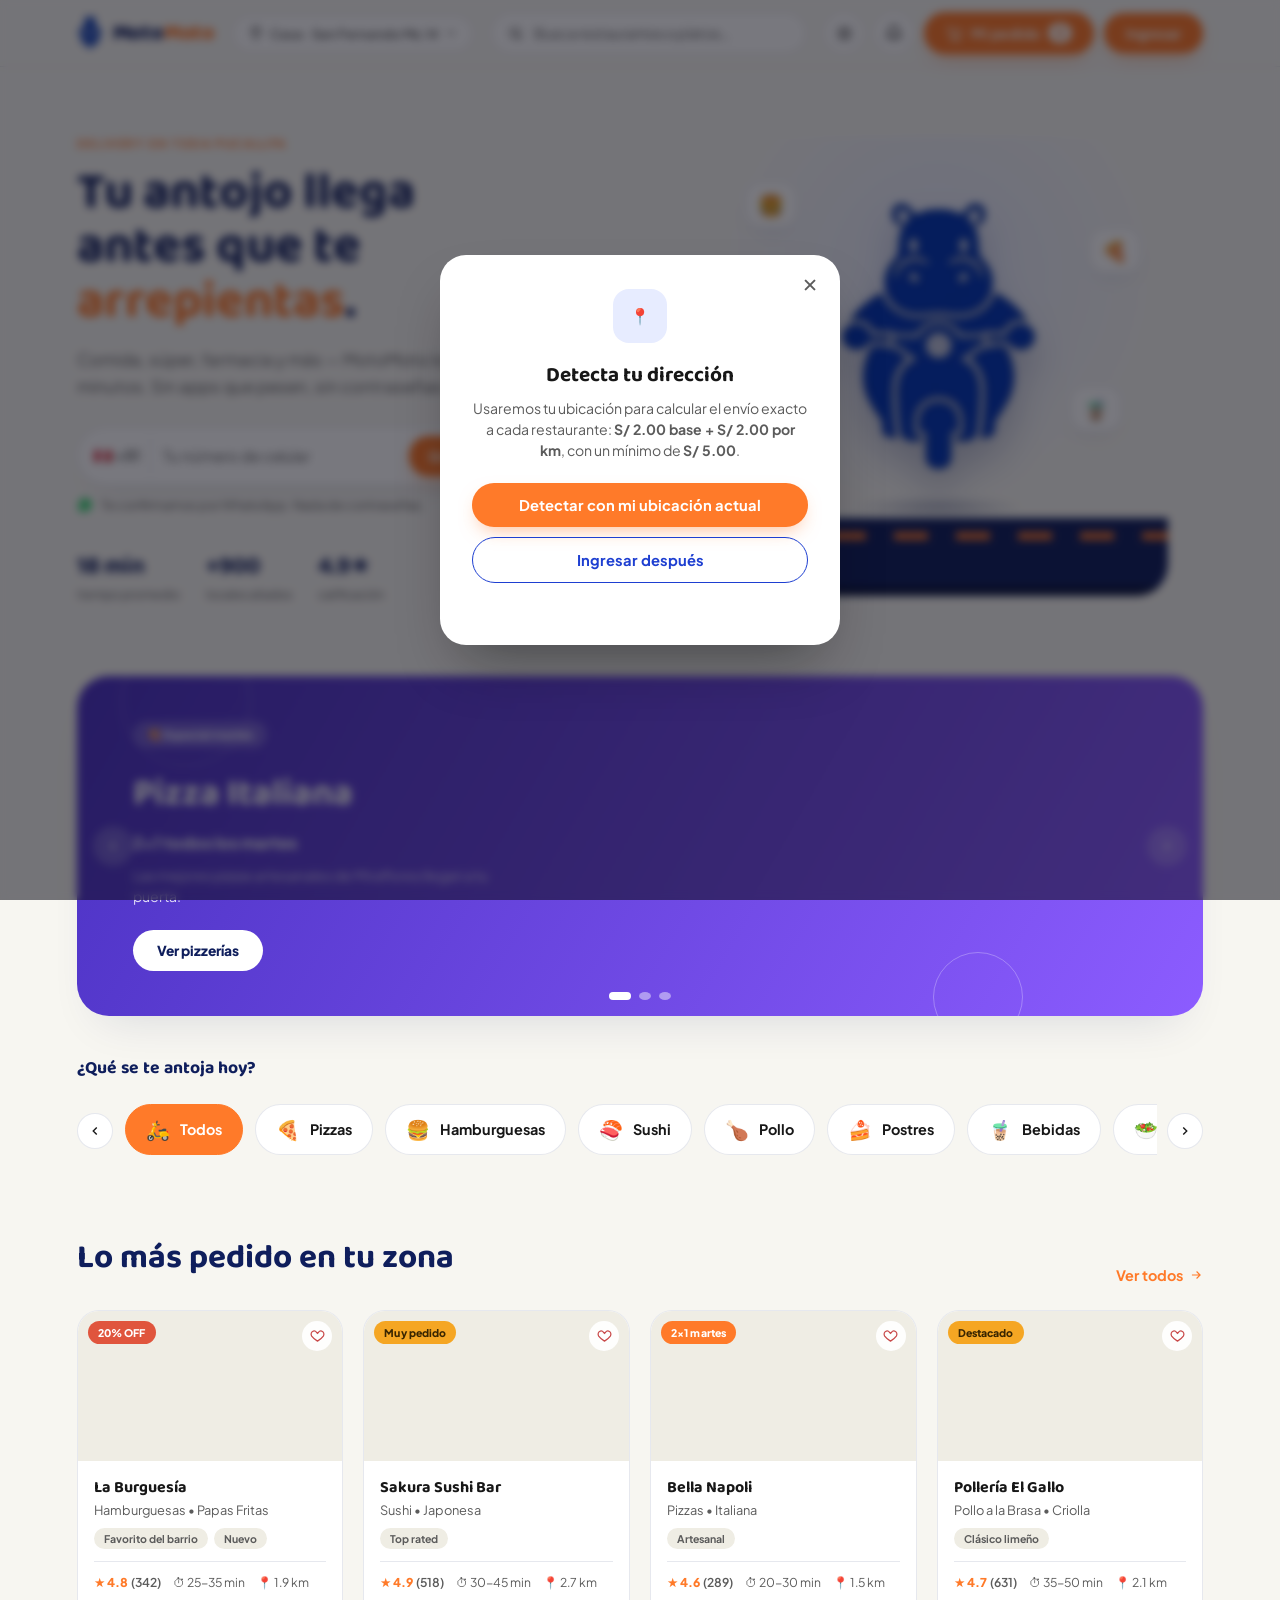
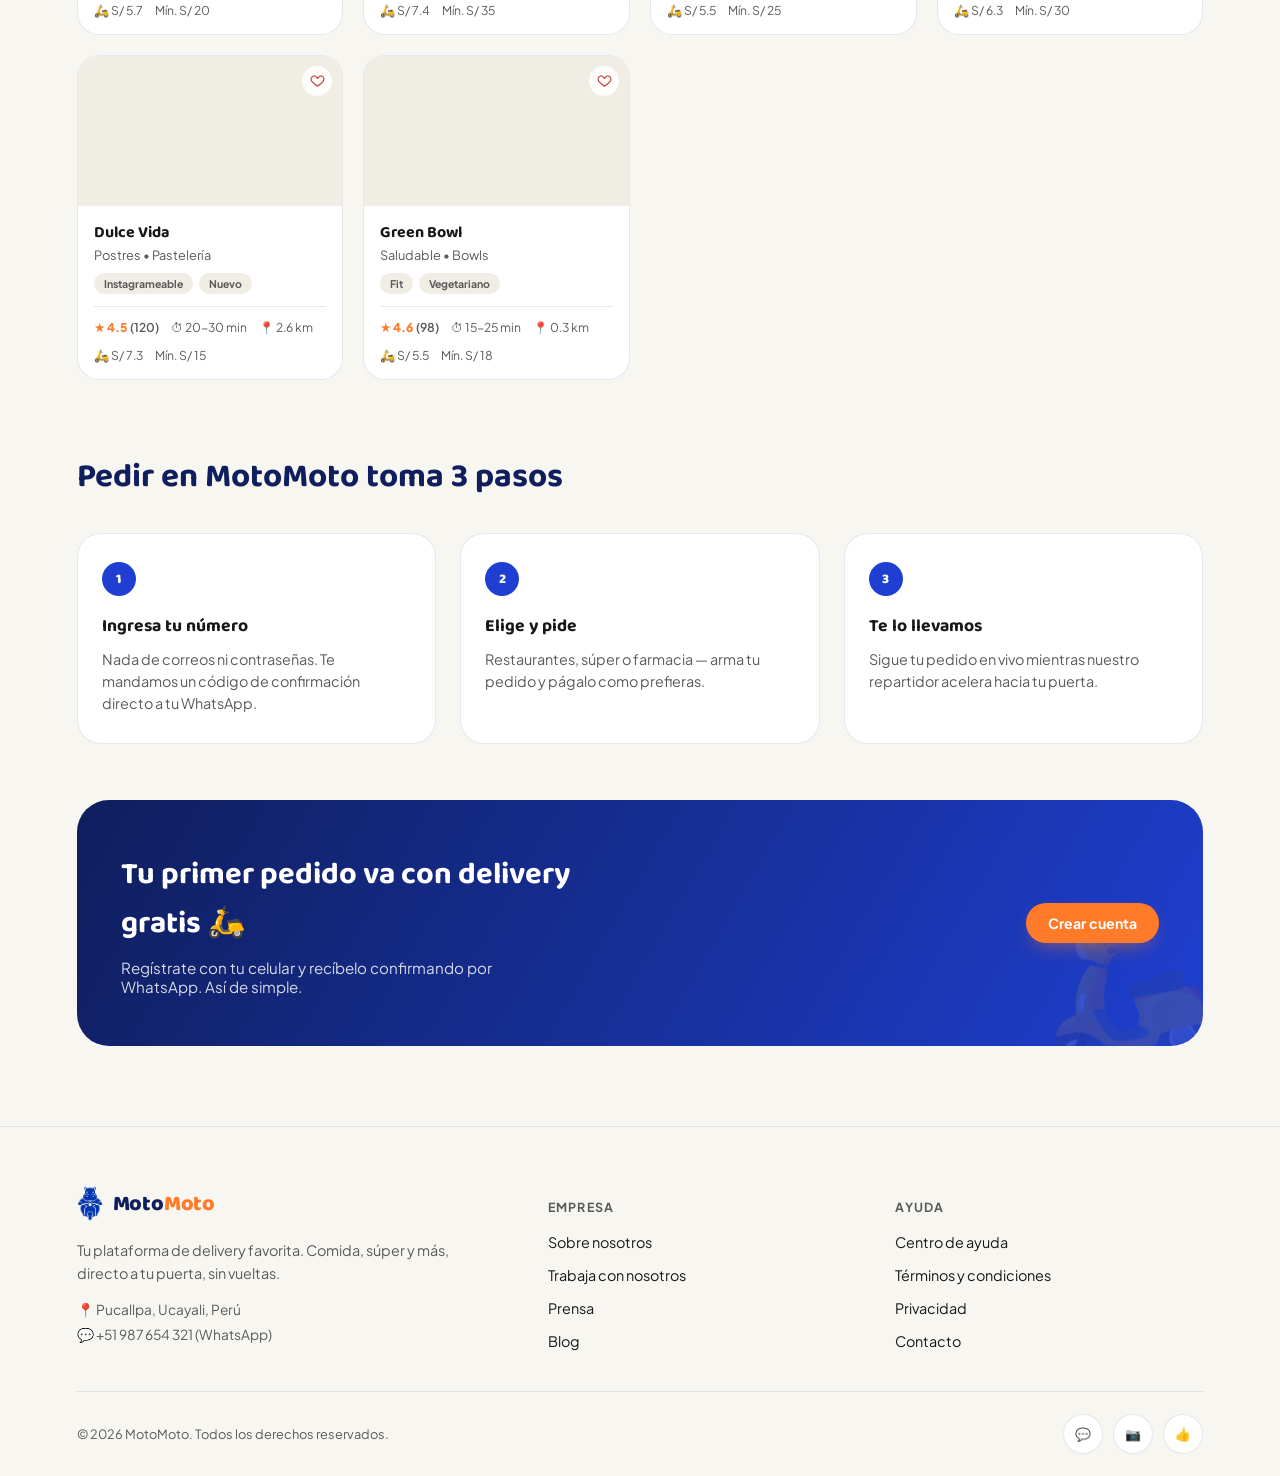
==== index.html @ ccc1ae45 "Reaciendo la app 1.1" ====
<!DOCTYPE html>
<html lang="es" data-theme="light">
<head>
<meta charset="UTF-8">
<meta name="viewport" content="width=device-width, initial-scale=1.0">
<title>MotoMoto — Delivery a un acelerón</title>
<meta name="description" content="Pide comida, súper y más. MotoMoto lo lleva a tu puerta, rapidito.">
<link rel="icon" type="image/png" href="assets/logo-light.png">

<link rel="preconnect" href="https://fonts.googleapis.com">
<link rel="preconnect" href="https://fonts.gstatic.com" crossorigin>
<link href="https://fonts.googleapis.com/css2?family=Baloo+2:wght@500;600;700;800&family=Plus+Jakarta+Sans:wght@400;500;600;700;800&display=swap" rel="stylesheet">

<!-- Leaflet: mapa real con calles de Pucallpa (OpenStreetMap), sin necesidad de API key -->
<link rel="stylesheet" href="https://cdnjs.cloudflare.com/ajax/libs/leaflet/1.9.4/leaflet.min.css">
<script src="https://cdnjs.cloudflare.com/ajax/libs/leaflet/1.9.4/leaflet.min.js"></script>

<style>
  /* ============ TOKENS ============ */
  :root{
    --blue-900:#0F1E5C;
    --blue-700:#1E3FD1;
    --blue-600:#2C4FE8;
    --blue-100:#E7ECFF;
    --orange-600:#FF7A29;
    --orange-500:#FF8F4D;
    --whatsapp:#25D366;
    --cream:#F7F6F1;
    --cream-dim:#EFEDE4;
    --ink:#171717;
    --ink-soft:#5B5B5B;
    --white:#FFFFFF;

    --bg: var(--cream);
    --bg-elevated: var(--white);
    --bg-dim: var(--cream-dim);
    --text: var(--ink);
    --text-soft: var(--ink-soft);
    --border: rgba(15,30,92,0.10);
    --shadow: rgba(15,30,92,0.14);
    --brand: var(--blue-700);
    --brand-strong: var(--blue-900);
    --accent: var(--orange-600);
    --header-bg: rgba(247,246,241,0.86);
    --chip-bg: var(--white);

    --font-display:'Baloo 2', system-ui, sans-serif;
    --font-body:'Plus Jakarta Sans', system-ui, sans-serif;
  }

  html[data-theme="dark"]{
    --bg:#131315;
    --bg-elevated:#1C1C1F;
    --bg-dim:#212124;
    --text:#ECECEE;
    --text-soft:#9C9CA3;
    --border: rgba(255,255,255,0.09);
    --shadow: rgba(0,0,0,0.5);
    --brand:#A7ABB6;
    --brand-strong:#D6D7DC;
    --accent: var(--orange-500);
    --header-bg: rgba(19,19,21,0.86);
    --chip-bg:#1C1C1F;
  }

  *{box-sizing:border-box;}
  html{scroll-behavior:smooth;}
  body{
    margin:0;
    background:var(--bg);
    color:var(--text);
    font-family:var(--font-body);
    transition:background .4s ease, color .4s ease;
    overflow-x:hidden;
  }
  img{max-width:100%; display:block;}
  a{color:inherit; text-decoration:none;}
  button{font-family:inherit; cursor:pointer;}
  h1,h2,h3{font-family:var(--font-display); margin:0; color:var(--text);}
  .eyebrow{
    font-family:var(--font-body);
    font-weight:700;
    letter-spacing:.14em;
    text-transform:uppercase;
    font-size:.72rem;
    color:var(--accent);
  }
  section{padding:0 6vw;}
  .reveal{opacity:0; transform:translateY(24px); transition:opacity .7s ease, transform .7s ease;}
  .reveal.in-view{opacity:1; transform:translateY(0);}

  /* ============ HEADER ============ */
  .site-header{
    position:sticky; top:0; z-index:40;
    backdrop-filter:blur(14px);
    background:var(--header-bg);
    border-bottom:1px solid var(--border);
  }
  .header-inner{
    max-width:1280px; margin:0 auto;
    display:flex; align-items:center; gap:18px;
    padding:12px 6vw;
  }
  .brand{display:flex; align-items:center; gap:10px; flex-shrink:0;}
  .brand img{height:42px; width:auto;}
  .brand-word{font-family:var(--font-display); font-weight:800; font-size:1.35rem; color:var(--brand-strong); letter-spacing:-0.01em;}
  .brand-word span{color:var(--accent);}

  .location-picker{
    display:flex; align-items:center; gap:6px;
    background:var(--bg-elevated); border:1px solid var(--border);
    padding:8px 14px; border-radius:999px;
    font-size:.82rem; font-weight:600; color:var(--text-soft);
    white-space:nowrap; flex-shrink:0;
    transition:border-color .2s ease;
  }
  .location-picker:hover{border-color:var(--brand);}
  .location-picker svg{flex-shrink:0;}

  .search-bar{
    flex:1; display:flex; align-items:center; gap:8px;
    background:var(--bg-elevated); border:1px solid var(--border);
    border-radius:999px; padding:9px 16px; min-width:0;
  }
  .search-bar input{
    border:none; outline:none; background:transparent; width:100%;
    font-family:var(--font-body); font-size:.9rem; color:var(--text);
  }
  .search-bar input::placeholder{color:var(--text-soft);}

  .header-actions{display:flex; align-items:center; gap:10px; flex-shrink:0;}
  .icon-btn{
    position:relative;
    display:grid; place-items:center;
    width:40px; height:40px; border-radius:50%;
    background:var(--bg-elevated); border:1px solid var(--border);
    color:var(--text); transition:transform .25s ease, border-color .2s ease;
  }
  .icon-btn:hover{transform:translateY(-2px); border-color:var(--brand);}
  .badge{
    position:absolute; top:-2px; right:-2px;
    background:var(--accent); color:#fff; font-size:.62rem; font-weight:800;
    width:16px; height:16px; border-radius:50%; display:grid; place-items:center;
  }
  .theme-toggle svg{transition:transform .5s cubic-bezier(.4,0,.2,1);}
  .theme-toggle .icon-moon{display:none;}
  html[data-theme="dark"] .theme-toggle .icon-sun{display:none;}
  html[data-theme="dark"] .theme-toggle .icon-moon{display:block;}

  .btn{
    border:none; border-radius:999px; font-weight:700; font-family:var(--font-body);
    padding:11px 22px; font-size:.88rem; transition:transform .2s ease, box-shadow .2s ease, background .2s ease;
    white-space:nowrap;
  }
  .btn-primary{background:var(--accent); color:#fff; box-shadow:0 8px 20px -8px rgba(255,122,41,0.6);}
  .btn-primary:hover{transform:translateY(-2px); box-shadow:0 12px 24px -8px rgba(255,122,41,0.7);}
  .btn-outline{background:transparent; border:1.5px solid var(--brand); color:var(--brand);}
  .btn-outline:hover{background:var(--brand); color:#fff;}
  .btn-ghost{background:var(--bg-elevated); color:var(--text); border:1px solid var(--border);}

  /* ============ HERO ============ */
  .hero{
    max-width:1280px; margin:0 auto;
    display:grid; grid-template-columns:1.05fr 1fr; align-items:center;
    gap:40px; padding-top:64px; padding-bottom:40px;
  }
  .hero-copy h1{
    font-size:clamp(2.2rem, 4vw, 3.4rem);
    line-height:1.06; margin:14px 0 18px; color:var(--brand-strong);
  }
  .hero-copy h1 em{font-style:normal; color:var(--accent);}
  .hero-copy p.lede{color:var(--text-soft); font-size:1.05rem; line-height:1.6; max-width:46ch; margin:0 0 26px;}

  .quick-form{
    display:flex; gap:10px; background:var(--bg-elevated); border:1px solid var(--border);
    padding:8px; border-radius:999px; max-width:440px; box-shadow:0 14px 30px -18px var(--shadow);
  }
  .quick-form .cc{
    display:flex; align-items:center; gap:6px; padding:0 10px 0 8px; font-weight:700; color:var(--text-soft);
    border-right:1px solid var(--border); font-size:.9rem;
  }
  .quick-form input{
    flex:1; border:none; outline:none; background:transparent; font-size:.95rem; color:var(--text);
    font-family:var(--font-body); min-width:0;
  }
  .quick-form input::placeholder{color:var(--text-soft);}
  .quick-form button{padding:11px 20px;}
  .hint-row{display:flex; align-items:center; gap:8px; margin-top:12px; font-size:.8rem; color:var(--text-soft);}
  .hint-row svg{flex-shrink:0; color:var(--whatsapp);}

  .trust-row{display:flex; gap:26px; margin-top:34px; flex-wrap:wrap;}
  .trust-item{display:flex; flex-direction:column;}
  .trust-item strong{font-family:var(--font-display); font-size:1.5rem; color:var(--brand-strong);}
  .trust-item span{font-size:.78rem; color:var(--text-soft);}

  /* Hero visual / road scene */
  .hero-visual{position:relative; display:flex; justify-content:center; align-items:flex-end; height:460px;}
  .road-scene{
    position:relative; width:100%; max-width:460px; height:100%;
    display:flex; align-items:flex-end; justify-content:center;
  }
  .scene-clip{
    position:absolute; inset:0; z-index:0;
    display:flex; align-items:flex-end; justify-content:center;
    overflow:hidden; border-radius:32px;
    background:radial-gradient(circle at 50% 30%, var(--blue-100) 0%, transparent 60%);
  }
  html[data-theme="dark"] .scene-clip{
    background:radial-gradient(circle at 50% 30%, rgba(124,147,255,0.14) 0%, transparent 60%);
  }
  /* El repartidor vive FUERA del contenedor con overflow:hidden, así el
     mascotón siempre se ve completo sin que se le recorte la cabeza. */
  .rider-wrap{
    position:absolute; z-index:3; left:50%; bottom:86px;
    transform:translateX(-50%);
    animation:bounce 1.1s ease-in-out infinite;
  }
  .rider-wrap img{width:230px; max-height:340px; object-fit:contain; filter:drop-shadow(0 22px 18px rgba(15,30,92,0.28));}
  .rider-shadow{
    position:absolute; bottom:78px; left:50%; transform:translateX(-50%);
    width:170px; height:22px; border-radius:50%;
    background:radial-gradient(ellipse at center, rgba(15,30,92,0.28) 0%, transparent 72%);
    animation:shadowPulse 1.1s ease-in-out infinite; z-index:2;
  }
  .road{
    position:absolute; bottom:0; left:0; right:0; height:78px; z-index:1;
    background:var(--brand-strong);
  }
  .road::before{
    content:""; position:absolute; top:14px; left:0; right:0; height:8px;
    background-image:repeating-linear-gradient(90deg, var(--accent) 0 34px, transparent 34px 62px);
    animation:roadMove .7s linear infinite;
    opacity:.9;
  }
  .road::after{
    content:""; position:absolute; bottom:0; left:0; right:0; height:10px;
    background:var(--brand-900, #0A143D);
  }
  .puff{
    position:absolute; bottom:96px; width:16px; height:16px; border-radius:50%;
    background:var(--text-soft); opacity:0; z-index:2;
  }
  .puff.p1{left:38%; animation:puff 1.1s ease-out infinite;}
  .puff.p2{left:32%; animation:puff 1.1s ease-out infinite .55s;}
  .food-chip{
    position:absolute; background:var(--bg-elevated); border:1px solid var(--border);
    border-radius:16px; padding:8px 12px; font-size:1.3rem; box-shadow:0 10px 24px -12px var(--shadow);
    animation:floaty 3.4s ease-in-out infinite; z-index:4;
  }
  .food-chip.f1{top:10%; left:8%; animation-delay:.2s;}
  .food-chip.f2{top:20%; right:6%; animation-delay:1s;}
  .food-chip.f3{bottom:36%; right:10%; animation-delay:1.8s;}

  @keyframes bounce{
    0%,100%{transform:translateX(-50%) translateY(0) rotate(0deg);}
    50%{transform:translateX(-50%) translateY(-14px) rotate(-1.5deg);}
  }
  @keyframes shadowPulse{
    0%,100%{transform:translateX(-50%) scale(1); opacity:.6;}
    50%{transform:translateX(-50%) scale(0.82); opacity:.35;}
  }
  @keyframes roadMove{
    from{background-position-x:0;}
    to{background-position-x:-96px;}
  }
  @keyframes puff{
    0%{opacity:0; transform:translateY(0) scale(0.4);}
    30%{opacity:.55;}
    100%{opacity:0; transform:translateY(-34px) scale(1.3);}
  }
  @keyframes floaty{
    0%,100%{transform:translateY(0);}
    50%{transform:translateY(-10px);}
  }

  /* ============ PROMO CAROUSEL ============ */
  .promo{max-width:1280px; margin:34px auto 0;}
  .promo-carousel{position:relative; border-radius:32px; overflow:hidden; height:340px; box-shadow:0 24px 48px -24px var(--shadow);}
  .promo-track{position:relative; width:100%; height:100%;}
  .promo-slide{
    position:absolute; inset:0; opacity:0; pointer-events:none; z-index:1;
    display:grid; grid-template-columns:1.05fr 1fr; align-items:center; gap:20px;
    padding:44px 56px; color:#fff; overflow:hidden;
    transition:opacity .65s ease;
  }
  .promo-slide.active{opacity:1; pointer-events:auto; z-index:2;}
  .promo-deco{position:absolute; border:1.5px solid rgba(255,255,255,.28); border-radius:50%; animation:floaty 6s ease-in-out infinite;}
  .promo-deco.d1{width:130px; height:130px; top:-40px; left:44px;}
  .promo-deco.d2{width:90px; height:90px; bottom:-26px; right:180px; animation-delay:1.2s;}
  .promo-copy{position:relative; z-index:2;}
  .promo-badge{
    display:inline-flex; align-items:center; gap:6px; background:rgba(255,255,255,.2);
    padding:6px 14px; border-radius:999px; font-size:.72rem; font-weight:800; margin-bottom:16px;
  }
  .promo-copy h3{font-size:clamp(1.5rem,3vw,2.3rem); margin:0 0 8px; color:#fff;}
  .promo-copy .promo-subtitle{font-weight:800; font-size:1.02rem; margin-bottom:10px; opacity:.95;}
  .promo-copy p{margin:0 0 22px; font-size:.88rem; opacity:.82; max-width:38ch; line-height:1.5;}
  .promo-cta{background:#fff; color:var(--brand-strong); border-radius:999px; padding:12px 24px; font-weight:800; font-size:.86rem;}
  .promo-media{position:relative; z-index:2; height:100%; display:flex; align-items:center; justify-content:center;}
  .promo-media img{width:100%; max-width:250px; aspect-ratio:1/1; object-fit:cover; border-radius:24px; box-shadow:0 26px 44px -16px rgba(0,0,0,.45);}
  .promo-arrow{
    position:absolute; top:50%; transform:translateY(-50%); z-index:5;
    width:40px; height:40px; border-radius:50%; border:none; color:#fff;
    background:rgba(255,255,255,.2); backdrop-filter:blur(6px);
    display:grid; place-items:center; transition:background .2s ease, transform .2s ease;
  }
  .promo-arrow:hover{background:rgba(255,255,255,.35); transform:translateY(-50%) scale(1.06);}
  .promo-arrow.prev{left:16px;}
  .promo-arrow.next{right:16px;}
  .promo-dots{position:absolute; bottom:16px; left:50%; transform:translateX(-50%); display:flex; gap:8px; z-index:5;}
  .promo-dot{width:8px; height:8px; border-radius:50%; background:rgba(255,255,255,.45); cursor:pointer; transition:all .3s ease; border:none;}
  .promo-dot.active{width:22px; border-radius:6px; background:#fff;}

  /* ============ CATEGORIES ============ */
  .categories{max-width:1280px; margin:0 auto; padding-top:38px; padding-bottom:10px;}
  .cat-title{font-size:1.1rem; margin-bottom:16px; color:var(--brand-strong);}
  .chip-nav{position:relative; display:flex; align-items:center; gap:10px;}
  .chip-arrow{
    flex-shrink:0; width:36px; height:36px; border-radius:50%;
    background:var(--bg-elevated); border:1px solid var(--border); color:var(--text);
    display:grid; place-items:center; transition:transform .2s ease, border-color .2s ease;
  }
  .chip-arrow:hover{transform:translateY(-2px); border-color:var(--brand);}
  .chip-row{
    flex:1; min-width:0; display:flex; gap:12px; overflow-x:auto; padding:6px 2px 10px;
    scrollbar-width:none;
  }
  .chip-row::-webkit-scrollbar{display:none;}
  .chip{
    flex-shrink:0; display:flex; align-items:center; gap:10px; cursor:pointer;
    background:var(--chip-bg); border:1px solid var(--border);
    padding:12px 20px; border-radius:999px; font-weight:700; font-size:.9rem;
    transition:transform .22s ease, box-shadow .22s ease, border-color .22s ease, background .22s ease, color .22s ease;
  }
  .chip:hover{transform:translateY(-4px); box-shadow:0 14px 26px -16px var(--shadow); border-color:var(--brand);}
  .chip.active{background:var(--accent); border-color:var(--accent); color:#fff;}
  .chip .emoji{font-size:1.2rem;}

  /* ============ FEATURED ============ */
  .featured{max-width:1280px; margin:0 auto; padding-top:56px;}
  .section-head{display:flex; align-items:flex-end; justify-content:space-between; margin-bottom:26px; gap:16px; flex-wrap:wrap;}
  .section-head h2{font-size:clamp(1.5rem,2.6vw,2.1rem); color:var(--brand-strong);}
  .see-all{font-weight:700; color:var(--accent); font-size:.9rem; display:flex; align-items:center; gap:6px;}

  /* auto-fill (no auto-fit) evita que 1 o 2 tarjetas se estiren a lo ancho
     de toda la fila: las columnas "vacías" siguen contando para repartir
     el espacio, así las tarjetas mantienen un tamaño normal siempre. */
  .card-grid{display:grid; grid-template-columns:repeat(auto-fill, minmax(240px, 1fr)); gap:20px; justify-content:start;}
  .r-card{
    background:var(--bg-elevated); border:1px solid var(--border); border-radius:22px;
    overflow:hidden; transition:transform .3s ease, box-shadow .3s ease;
  }
  .r-card:hover{transform:translateY(-8px); box-shadow:0 24px 40px -20px var(--shadow);}
  .r-thumb{height:150px; position:relative; overflow:hidden; background:var(--bg-dim);}
  .r-thumb img{width:100%; height:100%; object-fit:cover; display:block; transition:transform .45s ease;}
  .r-card:hover .r-thumb img{transform:scale(1.07);}
  .r-badge{
    position:absolute; top:10px; left:10px; color:#fff;
    font-size:.66rem; font-weight:800; padding:5px 10px; border-radius:999px; letter-spacing:.01em;
  }
  .r-badge.off{background:#E0553D;}
  .r-badge.free{background:#25AE60;}
  .r-badge.combo{background:var(--accent);}
  .r-badge.feat{background:#F5A623; color:#3A2600;}
  .r-fav{
    position:absolute; top:10px; right:10px; width:30px; height:30px; border-radius:50%;
    background:rgba(255,255,255,.94); border:none; display:grid; place-items:center;
    color:#c94b4b; transition:transform .2s ease;
  }
  .r-fav:hover{transform:scale(1.1);}
  .r-fav.active svg{fill:#E0553D; stroke:#E0553D;}
  .r-body{padding:14px 16px 16px;}
  .r-body h3{font-size:1rem; margin-bottom:2px;}
  .r-sub{font-size:.8rem; color:var(--text-soft); margin:0 0 10px;}
  .r-tags{display:flex; gap:6px; flex-wrap:wrap; margin-bottom:12px;}
  .r-tag{font-size:.66rem; font-weight:700; background:var(--bg-dim); color:var(--text-soft); padding:4px 10px; border-radius:999px;}
  .r-meta{
    display:flex; align-items:center; gap:12px; font-size:.76rem; color:var(--text-soft);
    padding-top:12px; border-top:1px solid var(--border); flex-wrap:wrap;
  }
  .r-meta .rating{color:var(--accent); font-weight:800; display:flex; align-items:center; gap:3px;}
  .r-meta .m-item{display:flex; align-items:center; gap:4px;}

  /* ============ HOW IT WORKS ============ */
  .how{max-width:1280px; margin:0 auto; padding-top:70px;}
  .how-grid{display:grid; grid-template-columns:repeat(auto-fit, minmax(220px,1fr)); gap:24px; margin-top:30px;}
  .how-step{
    background:var(--bg-elevated); border:1px solid var(--border); border-radius:24px;
    padding:28px 24px; position:relative; transition:transform .3s ease;
  }
  .how-step:hover{transform:translateY(-6px);}
  .how-num{
    font-family:var(--font-display); font-weight:800; font-size:.85rem;
    color:#fff; background:var(--brand); width:34px; height:34px; border-radius:50%;
    display:grid; place-items:center; margin-bottom:16px;
  }
  .how-step h3{font-size:1.1rem; margin-bottom:8px;}
  .how-step p{margin:0; color:var(--text-soft); font-size:.9rem; line-height:1.55;}

  /* ============ APP CTA ============ */
  .app-cta{max-width:1280px; margin:56px auto 0; padding:0 6vw;}
  .cta-banner{
    background:linear-gradient(120deg, var(--brand-strong), var(--brand));
    border-radius:32px; padding:50px 44px; color:#fff;
    display:flex; align-items:center; justify-content:space-between; gap:30px;
    position:relative; overflow:hidden;
  }
  .cta-banner::before{
    content:"🛵"; position:absolute; font-size:9rem; opacity:.12; right:-10px; bottom:-30px; transform:rotate(-8deg);
  }
  .cta-banner h2{color:#fff; font-size:clamp(1.4rem,2.4vw,2rem); max-width:26ch;}
  .cta-banner p{color:rgba(255,255,255,.82); margin:10px 0 0; max-width:40ch; font-size:.95rem;}
  .cta-actions{display:flex; gap:12px; flex-shrink:0; position:relative; z-index:2;}

  /* ============ FOOTER ============ */
  .site-footer{margin-top:80px; border-top:1px solid var(--border); padding:56px 6vw 0;}
  .footer-inner{max-width:1280px; margin:0 auto; display:grid; grid-template-columns:minmax(240px,1.4fr) minmax(140px,1fr) minmax(140px,1fr); gap:40px;}
  .footer-brand .brand{margin-bottom:14px;}
  .footer-brand p{color:var(--text-soft); font-size:.9rem; line-height:1.6; max-width:36ch;}
  .footer-contact{display:flex; flex-direction:column; gap:8px; margin-top:16px; font-size:.86rem; color:var(--text-soft);}
  .footer-contact span{display:flex; align-items:center; gap:8px;}
  .footer-col h4{font-size:.78rem; letter-spacing:.1em; text-transform:uppercase; color:var(--text-soft); margin-bottom:16px;}
  .footer-col ul{list-style:none; padding:0; margin:0; display:flex; flex-direction:column; gap:12px;}
  .footer-col a{font-size:.9rem; color:var(--text); transition:color .2s ease;}
  .footer-col a:hover{color:var(--accent);}
  .footer-bottom{
    max-width:1280px; margin:40px auto 0; padding:22px 0; border-top:1px solid var(--border);
    display:flex; justify-content:space-between; align-items:center; flex-wrap:wrap; gap:12px;
    font-size:.8rem; color:var(--text-soft);
  }
  .footer-social{display:flex; gap:10px;}

  /* ============ MODAL ============ */
  .modal-backdrop{
    position:fixed; inset:0; background:rgba(10,10,20,.55); backdrop-filter:blur(4px);
    display:flex; align-items:center; justify-content:center; z-index:100;
    opacity:0; pointer-events:none; transition:opacity .25s ease;
  }
  .modal-backdrop.open{opacity:1; pointer-events:auto;}
  .modal{
    background:var(--bg-elevated); border-radius:26px; padding:34px 32px; width:min(400px, 90vw);
    box-shadow:0 30px 60px -20px rgba(0,0,0,.4); position:relative;
    transform:translateY(16px) scale(.97); transition:transform .28s ease;
  }
  .modal-backdrop.open .modal{transform:translateY(0) scale(1);}
  .modal-close{position:absolute; top:16px; right:16px; background:none; border:none; color:var(--text-soft); font-size:1.2rem;}
  .modal-icon{width:54px; height:54px; border-radius:16px; background:var(--blue-100); display:grid; place-items:center; margin-bottom:16px;}
  html[data-theme="dark"] .modal-icon{background:rgba(124,147,255,0.14);}
  .modal h3{font-size:1.3rem; margin-bottom:6px;}
  .modal p.sub{color:var(--text-soft); font-size:.88rem; margin:0 0 22px; line-height:1.5;}
  .modal .field{
    display:flex; align-items:center; gap:8px; border:1.5px solid var(--border); border-radius:14px;
    padding:12px 14px; margin-bottom:14px;
  }
  .modal .field input{border:none; outline:none; background:transparent; width:100%; font-size:.95rem; color:var(--text); font-family:var(--font-body);}
  .modal .field .cc{font-weight:700; color:var(--text-soft); border-right:1px solid var(--border); padding-right:10px;}
  .modal .btn{width:100%; padding:13px; font-size:.92rem;}
  .otp-row{display:flex; gap:8px; margin-bottom:16px;}
  .otp-row input{
    width:100%; text-align:center; font-size:1.2rem; font-weight:700; padding:12px 0;
    border:1.5px solid var(--border); border-radius:12px; background:transparent; color:var(--text);
    font-family:var(--font-body);
  }
  .otp-row input:focus{outline:none; border-color:var(--brand);}
  .resend{text-align:center; font-size:.82rem; color:var(--text-soft); margin-top:6px;}
  .resend button{background:none; border:none; color:var(--accent); font-weight:700; padding:0;}
  .modal-step{display:none;}
  .modal-step.active{display:block;}
  .form-msg{font-size:.8rem; color:var(--whatsapp); margin:-6px 0 14px; display:none; align-items:center; gap:6px;}
  .form-msg.show{display:flex;}

  /* ============ MENU MODAL & CART MODAL ============ */
  .modal-lg{width:min(560px, 92vw); max-height:86vh; display:flex; flex-direction:column; padding:0; overflow:hidden;}
  .sheet-head{
    padding:24px 26px 18px; border-bottom:1px solid var(--border); flex-shrink:0; position:relative;
  }
  .sheet-head .modal-close{top:20px; right:20px;}
  .sheet-body{flex:1; overflow-y:auto; padding:6px 26px 10px;}
  .sheet-empty{padding:60px 10px; text-align:center; color:var(--text-soft);}
  .sheet-empty .big-emoji{font-size:2.4rem; display:block; margin-bottom:10px;}
  .sheet-foot{border-top:1px solid var(--border); padding:18px 26px 24px; flex-shrink:0; background:var(--bg-elevated);}

  /* ---- Carrito como panel lateral (no modal centrado) ---- */
  #cart-backdrop{justify-content:flex-end; align-items:stretch; background:rgba(10,10,20,.42);}
  #cart-backdrop .modal{
    width:min(430px, 92vw); max-width:430px; height:100%; max-height:100vh;
    border-radius:0; transform:translateX(100%); box-shadow:-24px 0 50px -20px rgba(0,0,0,.35);
  }
  #cart-backdrop.open .modal{transform:translateX(0);}
  #cart-backdrop .sheet-head{padding-top:22px;}

  /* ---- Vista de menú en la misma página (no modal) ---- */
  .menu-page{max-width:1000px; margin:0 auto; padding-top:34px; padding-bottom:60px;}
  .mv-topbar{display:flex; align-items:center; gap:16px; margin-bottom:22px;}
  .mv-back{
    display:flex; align-items:center; gap:6px; background:var(--bg-elevated); border:1px solid var(--border);
    padding:9px 16px; border-radius:999px; font-weight:700; font-size:.84rem; color:var(--text); flex-shrink:0;
    transition:border-color .2s ease;
  }
  .mv-back:hover{border-color:var(--accent);}
  .mv-topbar h2{font-size:1.5rem; color:var(--brand-strong);}
  .mv-rest-strip{display:flex; align-items:center; gap:14px; margin-bottom:26px; color:var(--text-soft); font-size:.85rem; flex-wrap:wrap;}
  .mv-rest-strip img{width:44px; height:44px; border-radius:12px; object-fit:cover;}

  /* ---- Tabs de categorías (Comidas, Bebidas, Postres…) ---- */
  .mv-cat-tabs{
    display:flex; gap:26px; overflow-x:auto; padding-bottom:12px; margin-bottom:24px;
    border-bottom:1px solid var(--border); scrollbar-width:none;
  }
  .mv-cat-tabs::-webkit-scrollbar{display:none;}
  .mv-cat-tab{
    flex-shrink:0; background:none; border:none; padding:6px 2px 14px; font-weight:700; font-size:.88rem;
    color:var(--text-soft); position:relative; white-space:nowrap; font-family:var(--font-body); transition:color .2s ease;
  }
  .mv-cat-tab:hover{color:var(--text);}
  .mv-cat-tab.active{color:var(--accent);}
  .mv-cat-tab.active::after{
    content:''; position:absolute; left:0; right:0; bottom:-1px; height:3px; border-radius:3px; background:var(--accent);
  }
  .dish-cat-tag{
    display:inline-block; font-size:.62rem; font-weight:800; letter-spacing:.03em; text-transform:uppercase;
    color:var(--accent); background:rgba(255,122,41,.12); padding:3px 9px; border-radius:999px; margin-bottom:7px;
  }

  /* ---- Platos en cuadrícula de tarjetas ---- */
  .mv-dish-list{display:grid; grid-template-columns:repeat(auto-fill, minmax(230px, 1fr)); gap:20px; justify-content:start;}
  .dish-row{
    display:flex; flex-direction:column; border-radius:22px; overflow:hidden;
    background:var(--bg-elevated); border:1px solid var(--border);
    box-shadow:0 10px 24px -18px var(--shadow); transition:transform .25s ease, box-shadow .25s ease;
  }
  .dish-row:hover{transform:translateY(-6px); box-shadow:0 20px 36px -20px var(--shadow);}
  .dish-thumb{width:100%; height:150px; object-fit:cover; flex-shrink:0; background:var(--bg-dim);}
  .dish-body{padding:14px 16px 16px; display:flex; flex-direction:column; flex:1;}
  .dish-body h4{font-family:var(--font-body); font-weight:700; font-size:.96rem; margin:0 0 4px; color:var(--text);}
  .dish-body .dish-desc{font-size:.78rem; color:var(--text-soft); margin:0 0 14px; line-height:1.4; flex:1;}
  .dish-bottom{display:flex; align-items:center; justify-content:space-between; gap:10px;}
  .dish-price{font-weight:800; font-size:.98rem; color:var(--brand-strong);}
  html[data-theme="dark"] .dish-price{color:var(--brand-strong);}

  .stepper{display:flex; align-items:center; gap:0; flex-shrink:0;}
  .stepper button{
    width:28px; height:28px; border-radius:50%; border:1.5px solid var(--border); background:var(--bg-elevated);
    color:var(--accent); font-weight:800; font-size:1rem; display:grid; place-items:center; line-height:1; transition:border-color .2s ease, background .2s ease, color .2s ease;
  }
  .stepper button:hover{border-color:var(--accent); background:var(--accent); color:#fff;}
  .stepper button.remove-btn{color:#E0553D;}
  .stepper button.remove-btn:hover{border-color:#E0553D; background:#E0553D; color:#fff;}
  .stepper .qty{width:30px; text-align:center; font-weight:800; font-size:.9rem;}
  .add-btn{
    display:flex; align-items:center; gap:6px; border:none; color:#fff; background:var(--accent);
    border-radius:999px; padding:9px 18px; font-weight:800; font-size:.82rem; flex-shrink:0; transition:transform .2s ease, box-shadow .2s ease, background .2s ease;
    box-shadow:0 8px 18px -10px rgba(255,122,41,.55);
  }
  .add-btn:hover{background:var(--orange-500); transform:translateY(-1px);}

  .cart-group{margin-bottom:22px;}
  .cart-group-head{display:flex; align-items:center; justify-content:space-between; margin-bottom:6px; padding-top:14px;}
  .cart-group-head .g-name{display:flex; align-items:center; gap:8px; font-family:var(--font-display); font-weight:700; font-size:.98rem; color:var(--brand-strong);}
  .cart-group-head .g-fee{font-size:.76rem; font-weight:700; color:var(--text-soft);}
  .cart-row{display:flex; align-items:center; gap:12px; padding:12px 0; border-bottom:1px solid var(--border);}
  .cart-row:last-child{border-bottom:none;}
  .cart-row img{width:46px; height:46px; border-radius:12px; object-fit:cover; flex-shrink:0; background:var(--bg-dim);}
  .cart-row .cart-item-name{font-weight:700; font-size:.86rem; margin:0 0 2px;}
  .cart-row .cart-item-price{font-size:.78rem; color:var(--text-soft);}

  .sum-row{display:flex; justify-content:space-between; align-items:center; font-size:.86rem; color:var(--text-soft); padding:4px 0;}
  .sum-row.total{font-size:1.05rem; font-weight:800; color:var(--text); padding-top:10px; margin-top:6px; border-top:1px dashed var(--border);}
  .sum-row strong{color:var(--text); font-weight:700;}

  /* ---- Botón "Mi pedido" del header ---- */
  .cart-btn{display:flex; align-items:center; gap:8px;}
  .cart-count{
    background:rgba(255,255,255,.92); color:var(--accent); font-weight:800; font-size:.72rem;
    padding:2px 8px; border-radius:999px; min-width:20px; text-align:center; line-height:1.4;
  }

  /* ---- Vista: Mis direcciones ---- */
  .addr-page{max-width:640px; margin:0 auto; padding-top:34px; padding-bottom:60px;}
  .addr-search{
    display:flex; align-items:center; gap:10px; background:var(--bg-elevated); border:1px solid var(--border);
    border-radius:16px; padding:13px 16px; margin-bottom:22px;
  }
  .addr-search input{border:none; outline:none; background:transparent; width:100%; font-size:.92rem; color:var(--text); font-family:var(--font-body);}
  .addr-list{display:flex; flex-direction:column; gap:2px; margin-bottom:26px;}
  .addr-item{
    display:flex; align-items:center; gap:14px; padding:16px 4px; border-bottom:1px solid var(--border); cursor:pointer;
  }
  .addr-item:hover .addr-title{color:var(--accent);}
  .addr-pin{width:38px; height:38px; border-radius:12px; background:var(--bg-dim); display:grid; place-items:center; flex-shrink:0; color:var(--accent); font-size:1.1rem;}
  .addr-item.active .addr-pin{background:var(--accent); color:#fff;}
  .addr-info{flex:1; min-width:0;}
  .addr-title{font-weight:700; font-size:.92rem; margin:0 0 4px; color:var(--text); transition:color .2s ease;}
  .addr-sub{font-size:.78rem; color:var(--text-soft); margin:0;}
  .addr-badge{
    display:inline-block; margin-top:6px; font-size:.68rem; font-weight:800; padding:2px 9px; border-radius:999px;
    background:var(--bg-dim); color:var(--text-soft);
  }
  .addr-item.active .addr-badge{background:var(--accent); color:#fff;}
  .addr-check{width:20px; height:20px; border-radius:50%; border:2px solid var(--border); flex-shrink:0;}
  .addr-item.active .addr-check{border-color:var(--accent); background:var(--accent); position:relative;}
  .addr-item.active .addr-check::after{content:''; position:absolute; inset:4px; border-radius:50%; background:#fff;}
  .addr-empty{padding:30px 10px; text-align:center; color:var(--text-soft); font-size:.86rem;}

  /* ---- Vista: Confirmar dirección (mapa real) ---- */
  .map-page{max-width:640px; margin:0 auto; padding-top:34px; padding-bottom:60px;}
  .map-shell{
    position:relative; width:100%; height:min(52vh, 420px); border-radius:22px; overflow:hidden;
    border:1px solid var(--border); box-shadow:0 10px 24px -18px var(--shadow); background:var(--bg-dim);
  }
  .map-shell #confirm-map{width:100%; height:100%;}
  .map-pin-fixed{
    position:absolute; top:50%; left:50%; transform:translate(-50%, -100%); z-index:500;
    font-size:2.4rem; filter:drop-shadow(0 6px 10px rgba(0,0,0,.35)); pointer-events:none;
  }
  .map-locate-btn{
    position:absolute; right:14px; bottom:14px; z-index:500; width:46px; height:46px; border-radius:50%;
    background:var(--bg-elevated); border:1px solid var(--border); display:grid; place-items:center;
    color:var(--accent); box-shadow:0 8px 18px -10px var(--shadow);
  }
  .map-confirm-card{
    background:var(--bg-elevated); border:1px solid var(--border); border-radius:20px; padding:20px;
    margin-top:18px; box-shadow:0 10px 24px -18px var(--shadow);
  }
  .map-confirm-card .mc-head{display:flex; gap:14px; align-items:flex-start;}
  .map-confirm-card .mc-icon{
    width:40px; height:40px; border-radius:50%; background:var(--bg-dim); color:var(--accent);
    display:grid; place-items:center; flex-shrink:0; font-size:1.1rem;
  }
  .map-confirm-card h4{font-size:.98rem; margin:0 0 3px;}
  .map-confirm-card p{font-size:.8rem; color:var(--text-soft); margin:0; line-height:1.4;}
  .map-confirm-card .mc-divider{border-top:1px solid var(--border); margin:16px 0;}
  .map-confirm-card .mc-city{font-size:.76rem; font-weight:800; color:var(--accent); text-transform:uppercase; letter-spacing:.03em;}
  .map-confirm-card .mc-address{font-weight:700; font-size:.96rem; margin:2px 0 0;}

  /* ============ RESPONSIVE ============ */
  @media (max-width:980px){
    .hero{grid-template-columns:1fr; padding-top:34px;}
    .hero-visual{height:340px; margin-top:10px;}
    .footer-inner{grid-template-columns:1fr 1fr;}
    .footer-brand{grid-column:1 / -1;}
    .cta-banner{flex-direction:column; text-align:center; align-items:center;}
    .cta-banner::before{display:none;}
  }
  @media (max-width:720px){
    .search-bar{display:none;}
    .header-inner{gap:8px; padding:10px 4vw; flex-wrap:wrap; row-gap:8px;}
    .brand{order:1;}
    .header-actions{order:2; margin-left:auto;}
    /* La ubicación es importante para calcular el envío, así que en vez de
       ocultarla la bajamos a una segunda fila, ancha y fácil de tocar. */
    .location-picker{
      order:3; flex:1 1 100%; width:100%;
      justify-content:center; padding:9px 14px; font-size:.8rem;
    }
    .location-picker span{overflow:hidden; text-overflow:ellipsis; white-space:nowrap; max-width:70vw;}
    .brand-word{font-size:1.05rem;}
    .brand img{height:34px;}
    /* La campanita de notificaciones no hace nada todavía, no vale la
       pena el espacio que ocupa en pantallas chicas. */
    .header-actions > .icon-btn:not(.theme-toggle){display:none;}
    .header-actions{gap:6px;}
    .btn{padding:10px 16px; font-size:.82rem;}
    #open-auth{padding:10px 14px;}

    /* El repartidor animado es puro adorno y en el celular solo ocupa
       espacio útil de pantalla — lo quitamos y dejamos el hero más
       compacto y directo. */
    .hero-visual{display:none;}
    .hero{padding-top:22px; padding-bottom:14px;}
    .hero-copy h1{font-size:clamp(1.7rem, 7vw, 2.2rem);}

    .promo-carousel{height:auto;}
    .promo{margin-top:22px;}
    .promo-slide{position:relative; grid-template-columns:1fr; text-align:center; padding:20px 20px 24px; opacity:0; display:none;}
    .promo-slide.active{opacity:1; display:grid;}
    .promo-badge{padding:4px 11px; font-size:.66rem; margin-bottom:10px;}
    .promo-copy h3{font-size:1.2rem; margin-bottom:5px;}
    .promo-copy .promo-subtitle{font-size:.86rem; margin-bottom:6px;}
    .promo-copy p{font-size:.78rem; max-width:none; margin:0 auto 14px; line-height:1.4;}
    .promo-cta{padding:9px 18px; font-size:.8rem;}
    .promo-media{order:-1; height:auto; margin-bottom:4px;}
    .promo-media img{max-width:96px; aspect-ratio:1/1;}
    .promo-deco{display:none;}
    .promo-arrow{width:32px; height:32px;}
    .promo-dots{bottom:10px;}

    /* Aligeramos el hero: menos animaciones/elementos decorativos flotando
       para que la página cargue y se sienta más liviana en el celular. */
    .food-chip, .puff{display:none;}

    /* ---- Tarjetas compactas y rectangulares SOLO en mobile ----
       En escritorio el diseño de tarjetas verticales se mantiene igual;
       aquí las volvemos horizontales y más chicas para que entren más
       restaurantes/platos en la pantalla sin tanto scroll. */
    .card-grid, .mv-dish-list{grid-template-columns:1fr; gap:10px;}
    .r-card{display:flex; flex-direction:row; border-radius:16px;}
    .dish-row{flex-direction:row; border-radius:16px;}
    .r-thumb{width:96px; height:96px; flex-shrink:0;}
    .dish-thumb{width:96px; height:96px; flex-shrink:0;}
    .r-body{padding:8px 12px; flex:1; min-width:0;}
    .dish-body{padding:8px 12px; flex:1; min-width:0;}
    .r-body h3{font-size:.9rem; margin-bottom:1px;}
    .r-sub{font-size:.72rem; margin-bottom:5px;}
    .r-tags{display:none;}
    .r-meta{gap:7px; padding-top:6px; border-top:none; font-size:.68rem; row-gap:2px;}
    .dish-cat-tag{font-size:.56rem; padding:2px 7px; margin-bottom:3px;}
    .dish-body h4{font-size:.86rem; margin-bottom:2px;}
    .dish-body .dish-desc{
      font-size:.72rem; margin-bottom:5px;
      display:-webkit-box; -webkit-line-clamp:2; -webkit-box-orient:vertical; overflow:hidden;
    }
    .dish-price{font-size:.88rem;}
    .r-badge{top:5px; left:5px; font-size:.55rem; padding:3px 7px;}
    .r-fav{top:5px; right:5px; width:24px; height:24px;}
    .r-fav svg{width:12px; height:12px;}
  }
  @media (max-width:480px){
    .card-grid{grid-template-columns:1fr;}
    .quick-form{flex-wrap:wrap; border-radius:20px;}
    .quick-form button{width:100%;}
    .footer-inner{grid-template-columns:1fr;}
    .cart-btn{padding:11px 14px;}
    .cart-btn .cart-label{display:none;}
    #open-auth{padding:10px 12px; font-size:.78rem;}
  }

  @media (prefers-reduced-motion: reduce){
    *{animation-duration:.001ms !important; animation-iteration-count:1 !important; transition-duration:.001ms !important;}
  }
</style>
</head>
<body>

<!-- ============ HEADER ============ -->
<header class="site-header">
  <div class="header-inner">
    <a href="#top" class="brand">
      <img id="logo-img" src="assets/logo-light.png" alt="MotoMoto">
      <span class="brand-word">Moto<span>Moto</span></span>
    </a>

    <button class="location-picker" id="location-picker" type="button">
      <svg width="16" height="16" viewBox="0 0 24 24" fill="none" stroke="currentColor" stroke-width="2"><path d="M12 22s7-7.5 7-13a7 7 0 1 0-14 0c0 5.5 7 13 7 13z"/><circle cx="12" cy="9" r="2.5"/></svg>
      <span id="location-label">Casa · San Fernando Mz.14</span>
      <svg width="14" height="14" viewBox="0 0 24 24" fill="none" stroke="currentColor" stroke-width="2"><path d="M6 9l6 6 6-6"/></svg>
    </button>

    <div class="search-bar">
      <svg width="17" height="17" viewBox="0 0 24 24" fill="none" stroke="currentColor" stroke-width="2"><circle cx="11" cy="11" r="7"/><path d="M21 21l-4.3-4.3"/></svg>
      <input type="text" placeholder="Busca restaurantes o platos…">
    </div>

    <div class="header-actions">
      <button class="icon-btn theme-toggle" id="theme-toggle" type="button" aria-label="Cambiar tema">
        <svg class="icon-sun" width="19" height="19" viewBox="0 0 24 24" fill="none" stroke="currentColor" stroke-width="2"><circle cx="12" cy="12" r="4.5"/><path d="M12 2v3M12 19v3M4.2 4.2l2.1 2.1M17.7 17.7l2.1 2.1M2 12h3M19 12h3M4.2 19.8l2.1-2.1M17.7 6.3l2.1-2.1"/></svg>
        <svg class="icon-moon" width="19" height="19" viewBox="0 0 24 24" fill="none" stroke="currentColor" stroke-width="2"><path d="M21 12.8A9 9 0 1 1 11.2 3a7 7 0 0 0 9.8 9.8z"/></svg>
      </button>
      <button class="icon-btn" type="button" aria-label="Notificaciones">
        <svg width="18" height="18" viewBox="0 0 24 24" fill="none" stroke="currentColor" stroke-width="2"><path d="M18 8a6 6 0 1 0-12 0c0 7-3 9-3 9h18s-3-2-3-9"/><path d="M13.7 21a2 2 0 0 1-3.4 0"/></svg>
      </button>
      <button class="btn btn-primary cart-btn" id="open-cart" type="button" aria-label="Mi pedido">
        <svg width="17" height="17" viewBox="0 0 24 24" fill="none" stroke="currentColor" stroke-width="2"><circle cx="9" cy="21" r="1.4"/><circle cx="18" cy="21" r="1.4"/><path d="M2 3h2l2.6 12.4a2 2 0 0 0 2 1.6h8.8a2 2 0 0 0 2-1.6L21 7H6"/></svg>
        <span class="cart-label">Mi pedido</span>
        <span class="cart-count" id="cart-badge">0</span>
      </button>
      <button class="btn btn-primary" id="open-auth" type="button">Ingresar</button>
    </div>
  </div>
</header>

<main id="top">
<div id="view-home">
  <!-- ============ HERO ============ -->
  <section class="hero">
    <div class="hero-copy">
      <span class="eyebrow">Delivery en toda Pucallpa</span>
      <h1>Tu antojo llega<br>antes que te <em>arrepientas</em>.</h1>
      <p class="lede">Comida, súper, farmacia y más — MotoMoto lo trae a tu puerta en minutos. Sin apps que pesen, sin contraseñas que olvidar.</p>

      <form class="quick-form" id="hero-quick-form">
        <span class="cc">🇵🇪 +51</span>
        <input type="tel" inputmode="numeric" placeholder="Tu número de celular" required>
        <button class="btn btn-primary" type="submit">Empezar</button>
      </form>
      <div class="hint-row">
        <svg width="16" height="16" viewBox="0 0 24 24" fill="currentColor"><path d="M12 2a10 10 0 0 0-8.6 15.1L2 22l5-1.3A10 10 0 1 0 12 2zm5.7 14.3c-.2.7-1.4 1.3-2 1.4-.5.1-1.1.2-3.5-.7-2.9-1.1-4.8-4-5-4.2-.1-.2-1.2-1.6-1.2-3s.7-2.1 1-2.4c.2-.3.5-.3.7-.3h.5c.2 0 .4 0 .6.5.2.5.7 1.7.8 1.9.1.2.1.3 0 .5-.1.2-.2.3-.4.5-.2.2-.4.4-.5.6-.2.2-.3.4-.1.7.2.3.9 1.4 1.9 2.3 1.3 1.2 2.4 1.5 2.7 1.7.3.2.5.1.7-.1.2-.2.8-.9 1-1.2.2-.3.4-.3.7-.2.3.1 1.6.8 1.9 1 .3.1.5.2.5.3.1.2.1.7-.1 1.4z"/></svg>
        Te confirmamos por WhatsApp. Nada de contraseñas.
      </div>

      <div class="trust-row">
        <div class="trust-item"><strong>18 min</strong><span>tiempo promedio</span></div>
        <div class="trust-item"><strong>+900</strong><span>locales aliados</span></div>
        <div class="trust-item"><strong>4.9★</strong><span>calificación</span></div>
      </div>
    </div>

    <div class="hero-visual">
      <div class="road-scene">
        <div class="scene-clip">
          <div class="rider-shadow"></div>
          <div class="puff p1"></div>
          <div class="puff p2"></div>
          <div class="rider-wrap">
            <img src="assets/logo-light.png" alt="Repartidor MotoMoto" id="hero-rider">
          </div>
          <div class="road"></div>
        </div>
        <div class="food-chip f1">🍔</div>
        <div class="food-chip f2">🍕</div>
        <div class="food-chip f3">🧋</div>
      </div>
    </div>
  </section>

  <!-- ============ PROMO CAROUSEL ============ -->
  <section class="promo reveal">
    <div class="promo-carousel" id="promo-carousel">
      <button class="promo-arrow prev" id="promo-prev" type="button" aria-label="Anterior">
        <svg width="16" height="16" viewBox="0 0 24 24" fill="none" stroke="currentColor" stroke-width="2.4"><path d="M15 6l-6 6 6 6"/></svg>
      </button>
      <div class="promo-track" id="promo-track"></div>
      <button class="promo-arrow next" id="promo-next" type="button" aria-label="Siguiente">
        <svg width="16" height="16" viewBox="0 0 24 24" fill="none" stroke="currentColor" stroke-width="2.4"><path d="M9 6l6 6-6 6"/></svg>
      </button>
      <div class="promo-dots" id="promo-dots"></div>
    </div>
  </section>

  <!-- ============ CATEGORIES ============ -->
  <section class="categories reveal">
    <h2 class="cat-title">¿Qué se te antoja hoy?</h2>
    <div class="chip-nav">
      <button class="chip-arrow" id="cat-prev" type="button" aria-label="Desplazar izquierda">
        <svg width="14" height="14" viewBox="0 0 24 24" fill="none" stroke="currentColor" stroke-width="2.4"><path d="M15 6l-6 6 6 6"/></svg>
      </button>
      <div class="chip-row" id="chip-row">
        <div class="chip active" data-cat="todos"><span class="emoji">🛵</span> Todos</div>
        <div class="chip" data-cat="pizzas"><span class="emoji">🍕</span> Pizzas</div>
        <div class="chip" data-cat="hamburguesas"><span class="emoji">🍔</span> Hamburguesas</div>
        <div class="chip" data-cat="sushi"><span class="emoji">🍣</span> Sushi</div>
        <div class="chip" data-cat="pollo"><span class="emoji">🍗</span> Pollo</div>
        <div class="chip" data-cat="postres"><span class="emoji">🍰</span> Postres</div>
        <div class="chip" data-cat="bebidas"><span class="emoji">🧋</span> Bebidas</div>
        <div class="chip" data-cat="saludable"><span class="emoji">🥗</span> Saludable</div>
        <div class="chip" data-cat="chifa"><span class="emoji">🥡</span> Chifa</div>
        <div class="chip" data-cat="farmacia"><span class="emoji">💊</span> Farmacia</div>
        <div class="chip" data-cat="super"><span class="emoji">🛒</span> Súper</div>
      </div>
      <button class="chip-arrow" id="cat-next" type="button" aria-label="Desplazar derecha">
        <svg width="14" height="14" viewBox="0 0 24 24" fill="none" stroke="currentColor" stroke-width="2.4"><path d="M9 6l6 6-6 6"/></svg>
      </button>
    </div>
  </section>

  <!-- ============ FEATURED ============ -->
  <section class="featured reveal" id="featured">
    <div class="section-head">
      <h2>Lo más pedido en tu zona</h2>
      <a class="see-all" href="#">Ver todos <svg width="14" height="14" viewBox="0 0 24 24" fill="none" stroke="currentColor" stroke-width="2"><path d="M5 12h14M13 6l6 6-6 6"/></svg></a>
    </div>
    <div class="card-grid" id="restaurant-grid"></div>
  </section>

  <!-- ============ HOW IT WORKS ============ -->
  <section class="how reveal">
    <div class="section-head">
      <h2>Pedir en MotoMoto toma 3 pasos</h2>
    </div>
    <div class="how-grid">
      <div class="how-step">
        <div class="how-num">1</div>
        <h3>Ingresa tu número</h3>
        <p>Nada de correos ni contraseñas. Te mandamos un código de confirmación directo a tu WhatsApp.</p>
      </div>
      <div class="how-step">
        <div class="how-num">2</div>
        <h3>Elige y pide</h3>
        <p>Restaurantes, súper o farmacia — arma tu pedido y págalo como prefieras.</p>
      </div>
      <div class="how-step">
        <div class="how-num">3</div>
        <h3>Te lo llevamos</h3>
        <p>Sigue tu pedido en vivo mientras nuestro repartidor acelera hacia tu puerta.</p>
      </div>
    </div>
  </section>

  <!-- ============ CTA ============ -->
  <section class="app-cta reveal">
    <div class="cta-banner">
      <div>
        <h2>Tu primer pedido va con delivery gratis 🛵</h2>
        <p>Regístrate con tu celular y recíbelo confirmando por WhatsApp. Así de simple.</p>
      </div>
      <div class="cta-actions">
        <button class="btn btn-primary" id="open-auth-2" type="button">Crear cuenta</button>
      </div>
    </div>
  </section>
</div><!-- /view-home -->

<!-- ============ VISTA: MENÚ DEL RESTAURANTE (misma página, no modal) ============ -->
<section id="view-menu" class="menu-page" style="display:none;">
  <div class="mv-topbar">
    <button class="mv-back" id="mv-back-btn" type="button">
      <svg width="15" height="15" viewBox="0 0 24 24" fill="none" stroke="currentColor" stroke-width="2.4"><path d="M15 6l-6 6 6 6"/></svg>
      Restaurantes
    </button>
    <h2 id="mv-rest-name"></h2>
  </div>
  <div class="mv-rest-strip" id="mv-rest-strip"></div>
  <div class="mv-cat-tabs" id="mv-cat-tabs"></div>
  <div class="mv-dish-list" id="mv-dish-list"></div>
</section>

<!-- ============ VISTA: MIS DIRECCIONES (misma página, no modal) ============ -->
<section id="view-addresses" class="addr-page" style="display:none;">
  <div class="mv-topbar">
    <button class="mv-back" id="addr-back-btn" type="button">
      <svg width="15" height="15" viewBox="0 0 24 24" fill="none" stroke="currentColor" stroke-width="2.4"><path d="M15 6l-6 6 6 6"/></svg>
      Volver
    </button>
    <h2>Mis direcciones</h2>
  </div>
  <div class="addr-search">
    <svg width="16" height="16" viewBox="0 0 24 24" fill="none" stroke="currentColor" stroke-width="2"><circle cx="11" cy="11" r="7"/><path d="M21 21l-4.3-4.3"/></svg>
    <input type="text" id="addr-search-input" placeholder="Buscar dirección…">
  </div>
  <div class="addr-list" id="addr-list"></div>
  <button class="btn btn-primary" id="addr-add-btn" type="button" style="width:100%;">Agregar dirección</button>
</section>

<!-- ============ VISTA: CONFIRMAR DIRECCIÓN (mapa real, misma página) ============ -->
<section id="view-map-confirm" class="map-page" style="display:none;">
  <div class="mv-topbar">
    <button class="mv-back" id="map-back-btn" type="button">
      <svg width="15" height="15" viewBox="0 0 24 24" fill="none" stroke="currentColor" stroke-width="2.4"><path d="M15 6l-6 6 6 6"/></svg>
      Volver
    </button>
    <h2>Confirmar dirección</h2>
  </div>
  <div class="map-shell">
    <div id="confirm-map"></div>
    <div class="map-pin-fixed">📍</div>
    <button class="map-locate-btn" id="map-locate-btn" type="button" aria-label="Usar mi ubicación">
      <svg width="20" height="20" viewBox="0 0 24 24" fill="none" stroke="currentColor" stroke-width="2"><circle cx="12" cy="12" r="3"/><path d="M12 2v3M12 19v3M2 12h3M19 12h3"/></svg>
    </button>
  </div>
  <div class="map-confirm-card">
    <div class="mc-head">
      <div class="mc-icon">📍</div>
      <div>
        <h4>Confirma tu ubicación</h4>
        <p>Mueve el mapa para que el pin quede justo en el lugar correcto.</p>
      </div>
    </div>
    <div class="mc-divider"></div>
    <div class="mc-city">Pucallpa</div>
    <p class="mc-address" id="confirm-address-text">Ubicando…</p>
  </div>
  <button class="btn btn-primary" id="confirm-address-btn" type="button" style="width:100%; margin-top:16px;">Continuar</button>
</section>
</main>


<!-- ============ FOOTER ============ -->
<footer class="site-footer">
  <div class="footer-inner">
    <div class="footer-brand">
      <a href="#top" class="brand">
        <img class="footer-logo" src="assets/logo-light.png" alt="MotoMoto" height="36">
        <span class="brand-word">Moto<span>Moto</span></span>
      </a>
      <p>Tu plataforma de delivery favorita. Comida, súper y más, directo a tu puerta, sin vueltas.</p>
      <div class="footer-contact">
        <span>📍 Pucallpa, Ucayali, Perú</span>
        <span>💬 +51 987 654 321 (WhatsApp)</span>
      </div>
    </div>
    <div class="footer-col">
      <h4>Empresa</h4>
      <ul>
        <li><a href="#">Sobre nosotros</a></li>
        <li><a href="#">Trabaja con nosotros</a></li>
        <li><a href="#">Prensa</a></li>
        <li><a href="#">Blog</a></li>
      </ul>
    </div>
    <div class="footer-col">
      <h4>Ayuda</h4>
      <ul>
        <li><a href="#">Centro de ayuda</a></li>
        <li><a href="#">Términos y condiciones</a></li>
        <li><a href="#">Privacidad</a></li>
        <li><a href="#">Contacto</a></li>
      </ul>
    </div>
  </div>
  <div class="footer-bottom">
    <span>© 2026 MotoMoto. Todos los derechos reservados.</span>
    <div class="footer-social">
      <a class="icon-btn" href="#" aria-label="WhatsApp">💬</a>
      <a class="icon-btn" href="#" aria-label="Instagram">📷</a>
      <a class="icon-btn" href="#" aria-label="Facebook">👍</a>
    </div>
  </div>
</footer>

<!-- ============ AUTH MODAL ============ -->
<div class="modal-backdrop" id="auth-backdrop">
  <div class="modal">
    <button class="modal-close" id="modal-close" aria-label="Cerrar">✕</button>

    <!-- STEP 1: phone -->
    <div class="modal-step active" id="step-phone">
      <div class="modal-icon">📱</div>
      <h3>Ingresa con tu celular</h3>
      <p class="sub">Te enviaremos un código de 6 dígitos por WhatsApp para confirmar que eres tú.</p>
      <div class="field">
        <span class="cc">🇵🇪 +51</span>
        <input type="tel" inputmode="numeric" id="phone-input" placeholder="987 654 321" maxlength="9">
      </div>
      <div class="form-msg" id="phone-error" style="color:#e0553d;">Escribe un número válido de 9 dígitos.</div>
      <button class="btn btn-primary" id="send-code-btn" type="button">Enviar código por WhatsApp</button>
    </div>

    <!-- STEP 2: otp -->
    <div class="modal-step" id="step-otp">
      <div class="modal-icon">💬</div>
      <h3>Confirma el código</h3>
      <p class="sub">Lo enviamos por WhatsApp al <strong id="otp-phone-display">+51 987 654 321</strong>.</p>
      <div class="otp-row">
        <input type="text" inputmode="numeric" maxlength="1" class="otp-box">
        <input type="text" inputmode="numeric" maxlength="1" class="otp-box">
        <input type="text" inputmode="numeric" maxlength="1" class="otp-box">
        <input type="text" inputmode="numeric" maxlength="1" class="otp-box">
        <input type="text" inputmode="numeric" maxlength="1" class="otp-box">
        <input type="text" inputmode="numeric" maxlength="1" class="otp-box">
      </div>
      <div class="form-msg show" id="otp-msg" style="color:var(--whatsapp);">✓ Código enviado por WhatsApp.</div>
      <button class="btn btn-primary" id="verify-code-btn" type="button">Confirmar y entrar</button>
      <p class="resend">¿No llegó? <button id="resend-btn" type="button">Reenviar en <span id="resend-timer">30</span>s</button></p>
    </div>

    <!-- STEP 3: success -->
    <div class="modal-step" id="step-success">
      <div class="modal-icon">🎉</div>
      <h3>¡Listo, ya estás dentro!</h3>
      <p class="sub">Tu cuenta quedó confirmada. Ahora sí, a pedir.</p>
      <button class="btn btn-primary" id="finish-btn" type="button">Empezar a pedir</button>
    </div>
  </div>
</div>

<!-- ============ MODAL DE UBICACIÓN (aparece al entrar) ============ -->
<div class="modal-backdrop" id="loc-backdrop">
  <div class="modal" style="text-align:center;">
    <button class="modal-close" id="loc-close" aria-label="Cerrar">✕</button>
    <div class="modal-icon" style="margin-left:auto; margin-right:auto;">📍</div>
    <h3>Detecta tu dirección</h3>
    <p class="sub">Usaremos tu ubicación para calcular el envío exacto a cada restaurante: <strong>S/ 2.00 base + S/ 2.00 por km</strong>, con un mínimo de <strong>S/ 5.00</strong>.</p>
    <button class="btn btn-primary" id="loc-detect-btn" type="button" style="width:100%; margin-bottom:10px;">Detectar con mi ubicación actual</button>
    <button class="btn btn-outline" id="loc-skip-btn" type="button" style="width:100%;">Ingresar después</button>
    <p id="loc-status" style="min-height:16px; font-size:.76rem; color:var(--text-soft); margin:12px 0 0;"></p>
  </div>
</div>

<!-- ============ CARRITO ============ -->
<div class="modal-backdrop" id="cart-backdrop">
  <div class="modal modal-lg">
    <div class="sheet-head">
      <button class="modal-close" id="cart-close" aria-label="Cerrar">✕</button>
      <h3 style="margin:0;">Mi pedido</h3>
    </div>
    <div class="sheet-body" id="cart-body"></div>
    <div class="sheet-foot" id="cart-foot"></div>
  </div>
</div>

<script>
/* ==========================================================
   THEME TOGGLE
   (En memoria durante la sesión. Si quieres que el modo
   elegido se recuerde entre visitas una vez publicado en
   GitHub Pages, guarda/lee el valor con localStorage ahí.)
========================================================== */
const root = document.documentElement;
const themeToggle = document.getElementById('theme-toggle');
const logoImg = document.getElementById('logo-img');
const heroRider = document.getElementById('hero-rider');
const footerLogo = document.querySelector('.footer-logo');

function applyTheme(theme){
  root.setAttribute('data-theme', theme);
  const logoSrc = theme === 'dark' ? 'assets/logo-dark.png' : 'assets/logo-light.png';
  logoImg.src = logoSrc;
  heroRider.src = logoSrc;
  if(footerLogo) footerLogo.src = logoSrc;
}

const prefersDark = window.matchMedia && window.matchMedia('(prefers-color-scheme: dark)').matches;
applyTheme(prefersDark ? 'dark' : 'light');

themeToggle.addEventListener('click', () => {
  const next = root.getAttribute('data-theme') === 'dark' ? 'light' : 'dark';
  applyTheme(next);
});

/* ==========================================================
   SCROLL REVEAL
========================================================== */
const revealEls = document.querySelectorAll('.reveal');
const io = new IntersectionObserver((entries) => {
  entries.forEach(entry => {
    if(entry.isIntersecting){
      entry.target.classList.add('in-view');
      io.unobserve(entry.target);
    }
  });
}, { threshold: 0.15 });
revealEls.forEach(el => io.observe(el));

/* ==========================================================
   PROMO CAROUSEL (banners de ofertas)
   Reemplaza este arreglo con una consulta a Supabase, ej:
   const { data } = await supabase.from('promos').select('*')
========================================================== */
const promos = [
  {
    badge:'🍕 Especial martes', title:'Pizza Italiana', subtitle:'2×1 todos los martes',
    desc:'Las mejores pizzas artesanales de Miraflores llegan a tu puerta.', cta:'Ver pizzerías',
    image:'https://images.unsplash.com/photo-1513104890138-7c749659a591?w=500&q=75&auto=format&fit=crop',
    gradient:'linear-gradient(120deg,#4B32C3,#8C5CFF)'
  },
  {
    badge:'🍣 Solo hoy', title:'Sushi Bar', subtitle:'3×2 en rolls California',
    desc:'Frescura japonesa directo a tu mesa, sin salir de casa.', cta:'Ver sushi bars',
    image:'https://images.unsplash.com/photo-1579584425555-c3ce17fd4351?w=500&q=75&auto=format&fit=crop',
    gradient:'linear-gradient(120deg,#0B6E8F,#3B2FD1)'
  },
  {
    badge:'🔥 Oferta del día', title:'Pollo a la Brasa', subtitle:'20% off en combos familiares',
    desc:'El sabor criollo de siempre, más rápido que nunca.', cta:'Ver pollerías',
    image:'https://images.unsplash.com/photo-1562967914-608f82629710?w=500&q=75&auto=format&fit=crop',
    gradient:'linear-gradient(120deg,#C1440E,#FF7A29)'
  }
];

const promoTrack = document.getElementById('promo-track');
const promoDots = document.getElementById('promo-dots');
promoTrack.innerHTML = promos.map((p, i) => `
  <div class="promo-slide${i===0 ? ' active' : ''}" style="background:${p.gradient};">
    <span class="promo-deco d1"></span>
    <span class="promo-deco d2"></span>
    <div class="promo-copy">
      <span class="promo-badge">${p.badge}</span>
      <h3>${p.title}</h3>
      <p class="promo-subtitle">${p.subtitle}</p>
      <p>${p.desc}</p>
      <button class="btn promo-cta" type="button">${p.cta}</button>
    </div>
    <div class="promo-media">
      <img src="${p.image}" alt="${p.title}" loading="lazy" onerror="this.style.display='none'">
    </div>
  </div>
`).join('');
promoDots.innerHTML = promos.map((_, i) => `<button class="promo-dot${i===0 ? ' active' : ''}" data-i="${i}" aria-label="Ir a promo ${i+1}"></button>`).join('');

let promoIndex = 0;
const promoSlides = () => document.querySelectorAll('.promo-slide');
const promoDotEls = () => document.querySelectorAll('.promo-dot');

function goToPromo(i){
  const slides = promoSlides(), dots = promoDotEls();
  promoIndex = (i + slides.length) % slides.length;
  slides.forEach((s, idx) => s.classList.toggle('active', idx === promoIndex));
  dots.forEach((d, idx) => d.classList.toggle('active', idx === promoIndex));
}
document.getElementById('promo-prev').addEventListener('click', () => { goToPromo(promoIndex - 1); resetPromoAutoplay(); });
document.getElementById('promo-next').addEventListener('click', () => { goToPromo(promoIndex + 1); resetPromoAutoplay(); });
promoDots.addEventListener('click', (e) => {
  const dot = e.target.closest('.promo-dot');
  if(!dot) return;
  goToPromo(Number(dot.dataset.i));
  resetPromoAutoplay();
});

let promoAutoplay;
function resetPromoAutoplay(){
  clearInterval(promoAutoplay);
  promoAutoplay = setInterval(() => goToPromo(promoIndex + 1), 5000);
}
resetPromoAutoplay();
const promoCarouselEl = document.getElementById('promo-carousel');
promoCarouselEl.addEventListener('mouseenter', () => clearInterval(promoAutoplay));
promoCarouselEl.addEventListener('mouseleave', resetPromoAutoplay);

/* ==========================================================
   CATEGORÍAS — flechas de desplazamiento + estado activo
========================================================== */
const chipRow = document.getElementById('chip-row');
document.getElementById('cat-prev').addEventListener('click', () => chipRow.scrollBy({ left:-220, behavior:'smooth' }));
document.getElementById('cat-next').addEventListener('click', () => chipRow.scrollBy({ left:220, behavior:'smooth' }));
chipRow.addEventListener('click', (e) => {
  const chip = e.target.closest('.chip');
  if(!chip) return;
  chipRow.querySelectorAll('.chip').forEach(c => c.classList.remove('active'));
  chip.classList.add('active');
  chip.scrollIntoView({ behavior:'smooth', inline:'center', block:'nearest' });
  activeCategory = chip.dataset.cat;
  renderRestaurantGrid();
  document.getElementById('featured')?.scrollIntoView({ behavior:'smooth', block:'start' });
});

/* ==========================================================
   FEATURED RESTAURANTS (datos de ejemplo)
   Reemplaza este arreglo con una consulta a Supabase, ej:
   const { data } = await supabase.from('restaurants').select('*')
========================================================== */
const restaurants = [
  {
    id:'burguesia', name:'La Burguesía', sub:'Hamburguesas • Papas Fritas', badge:{type:'off', label:'20% OFF'},
    cats:['hamburguesas','bebidas'],
    tags:['Favorito del barrio','Nuevo'], rating:'4.8', reviews:342, time:'25-35 min', min:'S/ 20',
    lat:-8.3791, lng:-74.5539, address:'Jr. Tarapacá, cerca a la Plaza de Armas',
    image:'https://images.unsplash.com/photo-1568901346375-23c9450c58cd?w=500&q=75&auto=format&fit=crop',
    dishes:[
      { id:'d1', category:'Comidas', name:'Clásica MotoMoto', desc:'Carne, queso cheddar, lechuga y salsa especial.', price:18.90, image:'https://images.unsplash.com/photo-1568901346375-23c9450c58cd?w=200&q=70&auto=format&fit=crop' },
      { id:'d2', category:'Comidas', name:'Doble Bacon', desc:'Doble carne, bacon crocante y queso.', price:24.50, image:'https://images.unsplash.com/photo-1568901346375-23c9450c58cd?w=200&q=70&auto=format&fit=crop' },
      { id:'d3', category:'Acompañamientos', name:'Papas Fritas', desc:'Porción grande con salsas a elección.', price:9.90, image:'https://images.unsplash.com/photo-1568901346375-23c9450c58cd?w=200&q=70&auto=format&fit=crop' },
      { id:'d4', category:'Comidas', name:'Chicken Crispy', desc:'Pollo crocante, mayo picante y pepinillos.', price:19.90, image:'https://images.unsplash.com/photo-1568901346375-23c9450c58cd?w=200&q=70&auto=format&fit=crop' },
      { id:'d5', category:'Bebidas', name:'Chicha Morada 1/2L', desc:'Preparada al día, bien helada.', price:6.00, image:'https://images.unsplash.com/photo-1568901346375-23c9450c58cd?w=200&q=70&auto=format&fit=crop' },
      { id:'d6', category:'Bebidas', name:'Gaseosa 500ml', desc:'Inca Kola, Coca-Cola o Sprite.', price:5.00, image:'https://images.unsplash.com/photo-1568901346375-23c9450c58cd?w=200&q=70&auto=format&fit=crop' }
    ]
  },
  {
    id:'sakura', name:'Sakura Sushi Bar', sub:'Sushi • Japonesa', badge:{type:'feat', label:'Muy pedido'},
    cats:['sushi','bebidas'],
    tags:['Top rated'], rating:'4.9', reviews:518, time:'30-45 min', min:'S/ 35',
    lat:-8.3819, lng:-74.5468, address:'Malecón Grau, frente al río Ucayali',
    image:'https://images.unsplash.com/photo-1579584425555-c3ce17fd4351?w=500&q=75&auto=format&fit=crop',
    dishes:[
      { id:'d1', category:'Rolls', name:'Roll California x10', desc:'Palta, kanikama y queso crema.', price:22.00, image:'https://images.unsplash.com/photo-1579584425555-c3ce17fd4351?w=200&q=70&auto=format&fit=crop' },
      { id:'d2', category:'Rolls', name:'Roll Acevichado x10', desc:'Langostino, palta y toque acevichado.', price:26.00, image:'https://images.unsplash.com/photo-1579584425555-c3ce17fd4351?w=200&q=70&auto=format&fit=crop' },
      { id:'d3', category:'Sashimi', name:'Sashimi Salmón (10 pzs)', desc:'Corte fresco del día.', price:32.00, image:'https://images.unsplash.com/photo-1579584425555-c3ce17fd4351?w=200&q=70&auto=format&fit=crop' },
      { id:'d4', category:'Entradas', name:'Gyozas de Cerdo', desc:'6 unidades con salsa ponzu.', price:15.00, image:'https://images.unsplash.com/photo-1579584425555-c3ce17fd4351?w=200&q=70&auto=format&fit=crop' },
      { id:'d5', category:'Bebidas', name:'Ramune Original', desc:'Gaseosa japonesa, bien helada.', price:8.00, image:'https://images.unsplash.com/photo-1579584425555-c3ce17fd4351?w=200&q=70&auto=format&fit=crop' }
    ]
  },
  {
    id:'napoli', name:'Bella Napoli', sub:'Pizzas • Italiana', badge:{type:'combo', label:'2×1 martes'},
    cats:['pizzas','postres','bebidas'],
    tags:['Artesanal'], rating:'4.6', reviews:289, time:'20-30 min', min:'S/ 25',
    lat:-8.3690, lng:-74.5570, address:'Av. Centenario, San Fernando',
    image:'https://images.unsplash.com/photo-1513104890138-7c749659a591?w=500&q=75&auto=format&fit=crop',
    dishes:[
      { id:'d1', category:'Pizzas', name:'Pizza Margarita', desc:'Salsa de tomate, mozzarella y albahaca.', price:28.00, image:'https://images.unsplash.com/photo-1513104890138-7c749659a591?w=200&q=70&auto=format&fit=crop' },
      { id:'d2', category:'Pizzas', name:'Pizza Pepperoni', desc:'Doble pepperoni y mozzarella.', price:32.00, image:'https://images.unsplash.com/photo-1513104890138-7c749659a591?w=200&q=70&auto=format&fit=crop' },
      { id:'d3', category:'Pastas', name:'Fettuccine Alfredo', desc:'Pasta fresca en salsa cremosa.', price:24.00, image:'https://images.unsplash.com/photo-1513104890138-7c749659a591?w=200&q=70&auto=format&fit=crop' },
      { id:'d4', category:'Postres', name:'Tiramisú', desc:'Postre clásico italiano casero.', price:14.00, image:'https://images.unsplash.com/photo-1513104890138-7c749659a591?w=200&q=70&auto=format&fit=crop' },
      { id:'d5', category:'Bebidas', name:'Limonada Frozen', desc:'Limonada frappé bien fría.', price:9.00, image:'https://images.unsplash.com/photo-1513104890138-7c749659a591?w=200&q=70&auto=format&fit=crop' }
    ]
  },
  {
    id:'gallo', name:'Pollería El Gallo', sub:'Pollo a la Brasa • Criolla', badge:{type:'feat', label:'Destacado'},
    cats:['pollo','bebidas'],
    tags:['Clásico limeño'], rating:'4.7', reviews:631, time:'35-50 min', min:'S/ 30',
    lat:-8.3540, lng:-74.5732, address:'Av. Yarinacocha, Puerto Callao',
    image:'https://images.unsplash.com/photo-1562967914-608f82629710?w=500&q=75&auto=format&fit=crop',
    dishes:[
      { id:'d1', category:'Comidas', name:'1/4 Pollo + Papas', desc:'Con ensalada y cremas de la casa.', price:19.00, image:'https://images.unsplash.com/photo-1562967914-608f82629710?w=200&q=70&auto=format&fit=crop' },
      { id:'d2', category:'Comidas', name:'Pollo Entero Familiar', desc:'Pollo entero, papas y ensalada grande.', price:58.00, image:'https://images.unsplash.com/photo-1562967914-608f82629710?w=200&q=70&auto=format&fit=crop' },
      { id:'d3', category:'Comidas', name:'Anticuchos (2 unid.)', desc:'Corazón a la brasa con papa y choclo.', price:16.00, image:'https://images.unsplash.com/photo-1562967914-608f82629710?w=200&q=70&auto=format&fit=crop' },
      { id:'d4', category:'Bebidas', name:'Chicha Morada 1L', desc:'Preparada al día, bien helada.', price:8.00, image:'https://images.unsplash.com/photo-1562967914-608f82629710?w=200&q=70&auto=format&fit=crop' },
      { id:'d5', category:'Bebidas', name:'Inca Kola 1.5L', desc:'Bien fría, para compartir.', price:10.00, image:'https://images.unsplash.com/photo-1562967914-608f82629710?w=200&q=70&auto=format&fit=crop' }
    ]
  },
  {
    id:'dulcevida', name:'Dulce Vida', sub:'Postres • Pastelería', badge:null,
    cats:['postres','bebidas'],
    tags:['Instagrameable','Nuevo'], rating:'4.5', reviews:120, time:'20-30 min', min:'S/ 15',
    lat:-8.3852, lng:-74.5493, address:'Jr. Sáenz Peña, cerca al Coliseo Regional',
    image:'https://images.unsplash.com/photo-1551024506-0bccd828d307?w=500&q=75&auto=format&fit=crop',
    dishes:[
      { id:'d1', category:'Postres', name:'Cheesecake de Fresa', desc:'Porción individual, base de galleta.', price:12.50, image:'https://images.unsplash.com/photo-1551024506-0bccd828d307?w=200&q=70&auto=format&fit=crop' },
      { id:'d2', category:'Postres', name:'Brownie con Helado', desc:'Brownie tibio con bola de vainilla.', price:14.00, image:'https://images.unsplash.com/photo-1551024506-0bccd828d307?w=200&q=70&auto=format&fit=crop' },
      { id:'d3', category:'Postres', name:'Torta de Chocolate (porción)', desc:'Bizcocho húmedo, ganache de chocolate.', price:11.00, image:'https://images.unsplash.com/photo-1551024506-0bccd828d307?w=200&q=70&auto=format&fit=crop' },
      { id:'d4', category:'Helados', name:'Helado Artesanal (2 bolas)', desc:'A elección: vainilla, chocolate o lúcuma.', price:10.00, image:'https://images.unsplash.com/photo-1551024506-0bccd828d307?w=200&q=70&auto=format&fit=crop' },
      { id:'d5', category:'Frappés', name:'Frappé de Café', desc:'Café helado batido con crema.', price:13.00, image:'https://images.unsplash.com/photo-1551024506-0bccd828d307?w=200&q=70&auto=format&fit=crop' },
      { id:'d6', category:'Frappés', name:'Frappé de Fresa', desc:'Fresa natural batida con hielo.', price:13.00, image:'https://images.unsplash.com/photo-1551024506-0bccd828d307?w=200&q=70&auto=format&fit=crop' }
    ]
  },
  {
    id:'greenbowl', name:'Green Bowl', sub:'Saludable • Bowls', badge:null,
    cats:['saludable','bebidas'],
    tags:['Fit','Vegetariano'], rating:'4.6', reviews:98, time:'15-25 min', min:'S/ 18',
    lat:-8.3742, lng:-74.5721, address:'Av. Aviación, cerca al aeropuerto',
    image:'https://images.unsplash.com/photo-1512621776951-a57141f2eefd?w=500&q=75&auto=format&fit=crop',
    dishes:[
      { id:'d1', category:'Comidas', name:'Bowl Poke de Atún', desc:'Atún fresco, palta, arroz y vegetales.', price:23.00, image:'https://images.unsplash.com/photo-1512621776951-a57141f2eefd?w=200&q=70&auto=format&fit=crop' },
      { id:'d2', category:'Comidas', name:'Bowl Quinua & Pollo', desc:'Quinua, pollo grillado y vegetales de estación.', price:21.00, image:'https://images.unsplash.com/photo-1512621776951-a57141f2eefd?w=200&q=70&auto=format&fit=crop' },
      { id:'d3', category:'Comidas', name:'Wrap Vegetariano', desc:'Hummus, vegetales frescos y palta.', price:17.00, image:'https://images.unsplash.com/photo-1512621776951-a57141f2eefd?w=200&q=70&auto=format&fit=crop' },
      { id:'d4', category:'Bebidas', name:'Jugo Verde Detox', desc:'Apio, piña, espinaca y limón.', price:9.00, image:'https://images.unsplash.com/photo-1512621776951-a57141f2eefd?w=200&q=70&auto=format&fit=crop' },
      { id:'d5', category:'Bebidas', name:'Limonada de Hierbabuena', desc:'Refrescante, endulzada con miel.', price:8.00, image:'https://images.unsplash.com/photo-1512621776951-a57141f2eefd?w=200&q=70&auto=format&fit=crop' }
    ]
  }
];

/* ==========================================================
   UBICACIÓN Y CÁLCULO DE ENVÍO
   Fórmula: S/ 2.00 base + S/ 2.00 por km de distancia entre el
   local y el cliente, con un mínimo de S/ 5.00 por pedido.
   Para producción: guarda la ubicación del cliente y recalcula
   esto en el backend antes de cobrar, nunca confíes solo en el
   cálculo hecho en el navegador.
========================================================== */
const PUCALLPA_CENTER = { lat:-8.3791, lng:-74.5539 }; // Plaza de Armas, usado como fallback si no comparten GPS

// Direcciones guardadas del cliente — en producción esto vive en tu backend (p.ej. Supabase),
// ligado a su cuenta, en vez de en memoria del navegador.
let savedAddresses = [
  { id: 1, label:'Casa', address:'San Fernando Mz. 14 - Lt. 5, Pucallpa', lat:-8.3729, lng:-74.5697 }
];
let activeAddressId = 1;
let addrIdSeq = 2;

let customerLocation = { lat: savedAddresses[0].lat, lng: savedAddresses[0].lng };
let locationIsPrecise = false;

function haversineKm(lat1, lon1, lat2, lon2){
  const toRad = deg => deg * Math.PI / 180;
  const R = 6371;
  const dLat = toRad(lat2 - lat1);
  const dLon = toRad(lon2 - lon1);
  const a = Math.sin(dLat/2)**2 + Math.cos(toRad(lat1)) * Math.cos(toRad(lat2)) * Math.sin(dLon/2)**2;
  return R * 2 * Math.atan2(Math.sqrt(a), Math.sqrt(1-a));
}
function calcDeliveryFee(km){
  const raw = 2 + (2 * km);
  // Redondeo al 0.1 más cercano y mínimo de S/ 5.50 por pedido.
  return Math.max(5.5, Math.round(raw * 10) / 10);
}
function updateAllFees(){
  restaurants.forEach(r => {
    const km = haversineKm(customerLocation.lat, customerLocation.lng, r.lat, r.lng);
    r.distanceKm = Math.round(km * 10) / 10;
    r.feeValue = calcDeliveryFee(km);
    r.fee = `S/ ${r.feeValue.toFixed(1)}`;
  });
}
updateAllFees(); // primer cálculo con la dirección guardada, para que los precios salgan ni bien carga la página


const grid = document.getElementById('restaurant-grid');
let activeCategory = 'todos';
function renderRestaurantGrid(){
  const list = activeCategory === 'todos'
    ? restaurants
    : restaurants.filter(r => (r.cats || []).includes(activeCategory));

  if(list.length === 0){
    grid.innerHTML = `
      <div style="grid-column:1/-1; text-align:center; padding:40px 10px; color:var(--text-soft);">
        <p style="font-size:1rem; margin:0 0 4px;">Todavía no tenemos locales en esta categoría por aquí 🛵</p>
        <p style="font-size:.85rem; margin:0;">Prueba con otra categoría o revisa "Todos".</p>
      </div>`;
    return;
  }

  grid.innerHTML = list.map((r, i) => `
    <div class="r-card" data-rid="${r.id}" style="cursor:pointer;">
      <div class="r-thumb">
        <img src="${r.image}" alt="${r.name}" loading="lazy" onerror="this.style.display='none'">
        ${r.badge ? `<span class="r-badge ${r.badge.type}">${r.badge.label}</span>` : ''}
        <button class="r-fav" data-i="${i}" type="button" aria-label="Guardar en favoritos">
          <svg width="15" height="15" viewBox="0 0 24 24" fill="none" stroke="currentColor" stroke-width="2"><path d="M12 21s-6.7-4.35-9.3-8.1C.8 9.8 1.9 6 5.3 5c2-.6 3.9.2 5 1.8L12 8.5l1.7-1.7c1.1-1.6 3-2.4 5-1.8 3.4 1 4.5 4.8 2.6 7.9C18.7 16.65 12 21 12 21z"/></svg>
        </button>
      </div>
      <div class="r-body">
        <h3>${r.name}</h3>
        <p class="r-sub">${r.sub}</p>
        <div class="r-tags">${r.tags.map(t => `<span class="r-tag">${t}</span>`).join('')}</div>
        <div class="r-meta">
          <span class="rating">★ ${r.rating} <span style="color:var(--text-soft); font-weight:600;">(${r.reviews})</span></span>
          <span class="m-item">⏱ ${r.time}</span>
          <span class="m-item">📍 ${r.distanceKm} km</span>
          <span class="m-item">🛵 ${r.fee}</span>
          <span class="m-item">Mín. ${r.min}</span>
        </div>
      </div>
    </div>
  `).join('');
}
renderRestaurantGrid();
grid.addEventListener('click', (e) => {
  const fav = e.target.closest('.r-fav');
  if(fav){ fav.classList.toggle('active'); return; }
  const card = e.target.closest('.r-card');
  if(!card) return;
  openMenu(card.dataset.rid);
});

/* ==========================================================
   CARRITO — estado en memoria durante la sesión
   Estructura: cart[ "restauranteId::platoId" ] = { r, dish, qty }
   Para producción: guarda el carrito en Supabase (tabla `cart_items`
   ligada al usuario autenticado) en vez de en memoria, así
   persiste entre sesiones y dispositivos.
========================================================== */
let cart = {};

function findRestaurant(rid){
  return restaurants.find(r => r.id === rid);
}
function cartKey(rid, did){ return `${rid}::${did}`; }
function getQty(rid, did){
  const item = cart[cartKey(rid, did)];
  return item ? item.qty : 0;
}
function changeQty(rid, did, delta){
  const key = cartKey(rid, did);
  const restaurant = findRestaurant(rid);
  const dish = restaurant.dishes.find(d => d.id === did);
  const current = cart[key];
  const nextQty = (current ? current.qty : 0) + delta;
  if(nextQty <= 0){
    delete cart[key];
  } else {
    cart[key] = { rid, did, qty: nextQty, restaurant, dish };
  }
  updateCartBadge();
  renderMenuDishList(rid);
  if(cartBackdrop.classList.contains('open')) renderCart();
}
function cartTotals(){
  let subtotal = 0;
  const restaurantIdsInCart = new Set();
  Object.values(cart).forEach(item => {
    subtotal += item.dish.price * item.qty;
    restaurantIdsInCart.add(item.rid);
  });
  let deliveryFee = 0;
  restaurantIdsInCart.forEach(rid => { deliveryFee += findRestaurant(rid).feeValue; });
  const itemCount = Object.values(cart).reduce((sum, item) => sum + item.qty, 0);
  return { subtotal, deliveryFee, total: subtotal + deliveryFee, itemCount, restaurantCount: restaurantIdsInCart.size };
}
// Redondea al 0.1 más cercano para que nunca se vea algo como "S/ 6.64".
function fmtMoney(n){ return `S/ ${(Math.round(n * 10) / 10).toFixed(1)}`; }

function updateCartBadge(){
  const { itemCount } = cartTotals();
  cartBadge.textContent = itemCount;
}

/* ---------- CAMBIO DE VISTAS (home / menú / direcciones / mapa) ---------- */
const viewHome = document.getElementById('view-home');
const viewMenu = document.getElementById('view-menu');
const viewAddresses = document.getElementById('view-addresses');
const viewMapConfirm = document.getElementById('view-map-confirm');
const allViews = [viewHome, viewMenu, viewAddresses, viewMapConfirm];
function showView(target){
  allViews.forEach(v => { v.style.display = (v === target) ? (v === viewHome ? '' : 'block') : 'none'; });
  window.scrollTo({ top: 0, behavior: 'auto' });
}
const mvBackBtn = document.getElementById('mv-back-btn');
const mvRestName = document.getElementById('mv-rest-name');
const mvRestStrip = document.getElementById('mv-rest-strip');
const mvCatTabs = document.getElementById('mv-cat-tabs');
const mvDishList = document.getElementById('mv-dish-list');
const locationLabel = document.getElementById('location-label');
const locationPickerBtn = document.getElementById('location-picker');

/* Mapa local + entrega dentro del menú: lo quitamos por ahora (queda para más adelante),
   pero toda la infraestructura de mapas (Leaflet + coordenadas por restaurante) ya está lista
   para reactivarlo cuando se necesite. */

let activeMenuCategory = 'Todos';

function openMenu(rid){
  const r = findRestaurant(rid);
  if(!r) return;
  activeMenuCategory = 'Todos'; // al entrar a un restaurante, siempre arranca mostrando todo
  mvRestName.textContent = r.name;
  mvRestStrip.innerHTML = `
    <img src="${r.image}" alt="${r.name}" onerror="this.style.display='none'">
    <span>${r.sub}</span>
    <span>★ ${r.rating}</span>
    <span>⏱ ${r.time}</span>
    <span>📍 ${r.distanceKm} km</span>
    <span>🛵 ${r.fee}</span>
  `;
  renderCategoryTabs(rid);
  renderMenuDishList(rid);
  showView(viewMenu);
}
function renderCategoryTabs(rid){
  const r = findRestaurant(rid);
  if(!r) return;
  const cats = ['Todos', ...new Set(r.dishes.map(d => d.category))];
  mvCatTabs.innerHTML = cats.map(c => `
    <button class="mv-cat-tab ${c === activeMenuCategory ? 'active' : ''}" data-cat="${c}" type="button">${c}</button>
  `).join('');
}
mvCatTabs.addEventListener('click', (e) => {
  const btn = e.target.closest('.mv-cat-tab');
  if(!btn) return;
  const rid = mvDishList.dataset.rid;
  activeMenuCategory = btn.dataset.cat;
  renderCategoryTabs(rid);
  renderMenuDishList(rid);
});
function renderMenuDishList(rid){
  const r = findRestaurant(rid);
  if(!r) return;
  mvDishList.dataset.rid = rid;
  const dishes = activeMenuCategory === 'Todos' ? r.dishes : r.dishes.filter(d => d.category === activeMenuCategory);
  mvDishList.innerHTML = dishes.map(d => {
    const qty = getQty(rid, d.id);
    return `
    <div class="dish-row">
      <img class="dish-thumb" src="${d.image}" alt="${d.name}" loading="lazy" decoding="async" onerror="this.style.display='none'">
      <div class="dish-body">
        ${activeMenuCategory === 'Todos' ? `<span class="dish-cat-tag">${d.category}</span>` : ''}
        <h4>${d.name}</h4>
        <p class="dish-desc">${d.desc}</p>
        <div class="dish-bottom">
          <span class="dish-price">${fmtMoney(d.price)}</span>
          ${qty > 0 ? `
            <div class="stepper">
              <button type="button" data-act="dec" data-did="${d.id}">−</button>
              <span class="qty">${qty}</span>
              <button type="button" data-act="inc" data-did="${d.id}">+</button>
            </div>
          ` : `
            <button class="add-btn" type="button" data-act="inc" data-did="${d.id}">Agregar</button>
          `}
        </div>
      </div>
    </div>
  `;
  }).join('');
}
mvDishList.addEventListener('click', (e) => {
  const btn = e.target.closest('[data-act]');
  if(!btn) return;
  const rid = mvDishList.dataset.rid;
  const did = btn.dataset.did;
  const delta = btn.dataset.act === 'inc' ? 1 : -1;
  changeQty(rid, did, delta);
});
function closeMenu(){ showView(viewHome); }
mvBackBtn.addEventListener('click', closeMenu);

/* ---------- VISTA: MIS DIRECCIONES ---------- */
const addrListEl = document.getElementById('addr-list');
const addrBackBtn = document.getElementById('addr-back-btn');
const addrAddBtn = document.getElementById('addr-add-btn');
const addrSearchInput = document.getElementById('addr-search-input');

function openAddresses(){
  addrSearchInput.value = '';
  renderAddressList();
  showView(viewAddresses);
}
function renderAddressList(){
  if(savedAddresses.length === 0){
    addrListEl.innerHTML = `<div class="addr-empty">Aún no guardaste ninguna dirección.<br>Agrega la primera para calcular tu envío exacto.</div>`;
    return;
  }
  addrListEl.innerHTML = savedAddresses.map(a => `
    <div class="addr-item ${a.id === activeAddressId ? 'active' : ''}" data-id="${a.id}">
      <div class="addr-pin">📍</div>
      <div class="addr-info">
        <p class="addr-title">${a.label}</p>
        <p class="addr-sub">${a.address}</p>
      </div>
      <button class="addr-del" data-id="${a.id}" type="button" aria-label="Eliminar dirección" style="background:none; border:none; color:var(--text-soft); font-size:1rem; padding:6px; flex-shrink:0;">✕</button>
      <div class="addr-check"></div>
    </div>
  `).join('');
}
function selectAddress(id){
  const a = savedAddresses.find(x => x.id === id);
  if(!a) return;
  activeAddressId = id;
  customerLocation = { lat:a.lat, lng:a.lng };
  locationIsPrecise = true;
  locationLabel.textContent = a.label;
  refreshAllFeeDependentViews();
}
addrListEl.addEventListener('click', (e) => {
  const sugg = e.target.closest('.addr-item.suggestion');
  if(sugg){
    openMapConfirm(parseFloat(sugg.dataset.lat), parseFloat(sugg.dataset.lng), sugg.dataset.label);
    return;
  }
  const delBtn = e.target.closest('.addr-del');
  if(delBtn){
    e.stopPropagation();
    const id = Number(delBtn.dataset.id);
    savedAddresses = savedAddresses.filter(a => a.id !== id);
    if(activeAddressId === id){
      activeAddressId = savedAddresses[0] ? savedAddresses[0].id : null;
      if(activeAddressId) selectAddress(activeAddressId);
    }
    renderAddressList();
    return;
  }
  const item = e.target.closest('.addr-item');
  if(!item) return;
  selectAddress(Number(item.dataset.id));
  renderAddressList();
});

let addrSearchTimer = null;
addrSearchInput.addEventListener('input', () => {
  clearTimeout(addrSearchTimer);
  const q = addrSearchInput.value.trim();
  if(q.length < 4){ renderAddressList(); return; }
  addrSearchTimer = setTimeout(() => searchAddressSuggestions(q), 500);
});
async function searchAddressSuggestions(q){
  addrListEl.innerHTML = `<div class="addr-empty">Buscando en el mapa de Pucallpa…</div>`;
  try{
    const url = `https://nominatim.openstreetmap.org/search?format=jsonv2&q=${encodeURIComponent(q + ', Pucallpa, Perú')}&limit=6`;
    const res = await fetch(url);
    const results = await res.json();
    if(!results.length){
      addrListEl.innerHTML = `<div class="addr-empty">No encontramos esa dirección en Pucallpa.<br>Prueba con otra referencia o ubica el pin en el mapa.</div>`;
      return;
    }
    addrListEl.innerHTML = results.map(r => `
      <div class="addr-item suggestion" data-lat="${r.lat}" data-lng="${r.lon}" data-label="${(r.display_name || '').replace(/"/g,'&quot;')}">
        <div class="addr-pin">🔎</div>
        <div class="addr-info">
          <p class="addr-title">${(r.display_name || '').split(',')[0]}</p>
          <p class="addr-sub">${r.display_name || ''}</p>
        </div>
      </div>
    `).join('');
  }catch(err){
    addrListEl.innerHTML = `<div class="addr-empty">No pudimos buscar en este momento. Intenta de nuevo.</div>`;
  }
}
addrBackBtn.addEventListener('click', () => showView(viewHome));
addrAddBtn.addEventListener('click', () => openMapConfirm(customerLocation.lat, customerLocation.lng, `Dirección ${savedAddresses.length + 1}`));
locationPickerBtn.addEventListener('click', openAddresses);

/* ---------- VISTA: CONFIRMAR DIRECCIÓN (mapa real, pin fijo al centro) ---------- */
let confirmMap = null;
let confirmMoveTimer = null;
let confirmPendingLabel = 'Nueva dirección';
const confirmAddressText = document.getElementById('confirm-address-text');
const mapBackBtn = document.getElementById('map-back-btn');
const mapLocateBtn = document.getElementById('map-locate-btn');
const confirmAddressBtn = document.getElementById('confirm-address-btn');

function ensureConfirmMap(lat, lng){
  if(confirmMap){
    confirmMap.setView([lat, lng], 17);
    setTimeout(() => confirmMap.invalidateSize(), 80);
    return confirmMap;
  }
  confirmMap = L.map('confirm-map', { zoomControl:true }).setView([lat, lng], 17);
  L.tileLayer('https://{s}.tile.openstreetmap.org/{z}/{x}/{y}.png', {
    maxZoom:19, attribution:'&copy; <a href="https://www.openstreetmap.org/copyright">OpenStreetMap</a>'
  }).addTo(confirmMap);
  confirmMap.on('moveend', () => {
    clearTimeout(confirmMoveTimer);
    confirmMoveTimer = setTimeout(updateConfirmAddress, 350);
  });
  setTimeout(() => confirmMap.invalidateSize(), 80);
  return confirmMap;
}
async function reverseGeocode(lat, lng){
  try{
    const res = await fetch(`https://nominatim.openstreetmap.org/reverse?format=jsonv2&lat=${lat}&lon=${lng}&zoom=18&addressdetails=1`);
    const data = await res.json();
    const a = data.address || {};
    const street = [a.road, a.house_number].filter(Boolean).join(' ');
    const area = a.suburb || a.neighbourhood || a.quarter || a.city_district || '';
    const parts = [street || area, street ? area : ''].filter(Boolean);
    return parts.length ? parts.join(', ') + ', Pucallpa' : (data.display_name || `${lat.toFixed(5)}, ${lng.toFixed(5)}`);
  }catch(err){
    return `${lat.toFixed(5)}, ${lng.toFixed(5)}`;
  }
}
async function updateConfirmAddress(){
  const c = confirmMap.getCenter();
  confirmAddressText.textContent = 'Ubicando…';
  confirmAddressText.textContent = await reverseGeocode(c.lat, c.lng);
}
function openMapConfirm(lat, lng, label){
  confirmPendingLabel = label || `Dirección ${savedAddresses.length + 1}`;
  showView(viewMapConfirm);
  ensureConfirmMap(lat, lng);
  updateConfirmAddress();
}
mapBackBtn.addEventListener('click', () => showView(viewAddresses));
mapLocateBtn.addEventListener('click', () => {
  if(!navigator.geolocation) return;
  mapLocateBtn.disabled = true;
  navigator.geolocation.getCurrentPosition(
    (pos) => { confirmMap.setView([pos.coords.latitude, pos.coords.longitude], 17); mapLocateBtn.disabled = false; },
    () => { mapLocateBtn.disabled = false; },
    { enableHighAccuracy:true, timeout:10000 }
  );
});
confirmAddressBtn.addEventListener('click', () => {
  const c = confirmMap.getCenter();
  const newAddr = { id: addrIdSeq++, label: confirmPendingLabel, address: confirmAddressText.textContent, lat:c.lat, lng:c.lng };
  savedAddresses.push(newAddr);
  selectAddress(newAddr.id);
  showView(viewAddresses);
  renderAddressList();
});


/* ---------- MODAL DE CARRITO ---------- */
const cartBackdrop = document.getElementById('cart-backdrop');
const cartClose = document.getElementById('cart-close');
const cartBody = document.getElementById('cart-body');
const cartFoot = document.getElementById('cart-foot');
const cartBadge = document.getElementById('cart-badge');

function openCart(){ cartBackdrop.classList.add('open'); renderCart(); }
function closeCart(){ cartBackdrop.classList.remove('open'); }
document.getElementById('open-cart').addEventListener('click', openCart);
cartClose.addEventListener('click', closeCart);
cartBackdrop.addEventListener('click', (e) => { if(e.target === cartBackdrop) closeCart(); });

function renderCart(){
  const items = Object.values(cart);
  if(items.length === 0){
    cartBody.innerHTML = `
      <div class="sheet-empty">
        <span class="big-emoji">🛒</span>
        Aún no agregaste nada.<br>Explora los restaurantes y arma tu pedido.
      </div>`;
    cartFoot.innerHTML = `<button class="btn btn-primary" type="button" style="width:100%;" disabled>Continuar pedido</button>`;
    return;
  }

  // Agrupar por restaurante, preservando el orden de restaurants[]
  const groups = restaurants
    .map(r => ({ r, items: items.filter(it => it.rid === r.id) }))
    .filter(g => g.items.length > 0);

  cartBody.innerHTML = groups.map(g => `
    <div class="cart-group">
      <div class="cart-group-head">
        <span class="g-name">🛵 ${g.r.name}</span>
        <span class="g-fee">Delivery: ${g.r.fee}</span>
      </div>
      ${g.items.map(it => `
        <div class="cart-row">
          <img src="${it.dish.image}" alt="${it.dish.name}" onerror="this.style.display='none'">
          <div style="flex:1; min-width:0;">
            <p class="cart-item-name">${it.dish.name}</p>
            <span class="cart-item-price">${fmtMoney(it.dish.price)} c/u</span>
          </div>
          <div class="stepper">
            <button type="button" class="${it.qty === 1 ? 'remove-btn' : ''}" data-act="dec" data-rid="${it.rid}" data-did="${it.did}">${it.qty === 1 ? '✕' : '−'}</button>
            <span class="qty">${it.qty}</span>
            <button type="button" data-act="inc" data-rid="${it.rid}" data-did="${it.did}">+</button>
          </div>
        </div>
      `).join('')}
    </div>
  `).join('');

  const { subtotal, deliveryFee, total, restaurantCount } = cartTotals();
  cartFoot.innerHTML = `
    <div class="sum-row"><span>Subtotal</span><strong>${fmtMoney(subtotal)}</strong></div>
    <div class="sum-row"><span>Envío${restaurantCount > 1 ? ` (${restaurantCount} locales)` : ''}</span><strong>${deliveryFee === 0 ? 'Gratis' : fmtMoney(deliveryFee)}</strong></div>
    <div class="sum-row total"><span>Total</span><span>${fmtMoney(total)}</span></div>
    <button class="btn btn-primary" id="checkout-btn" type="button" style="width:100%; margin-top:14px;">Continuar pedido</button>
  `;
  document.getElementById('checkout-btn').addEventListener('click', () => {
    closeCart();
    openModal(); // pide iniciar sesión por WhatsApp para confirmar el pedido
  });
}
cartBody.addEventListener('click', (e) => {
  const btn = e.target.closest('[data-act]');
  if(!btn) return;
  const delta = btn.dataset.act === 'inc' ? 1 : -1;
  changeQty(btn.dataset.rid, btn.dataset.did, delta);
});

updateCartBadge();

/* ==========================================================
   AUTH MODAL — número de celular + confirmación por WhatsApp
   ----------------------------------------------------------
   Este bloque es una SIMULACIÓN de frontend. Para producción,
   conecta estos puntos con Supabase + un proveedor de WhatsApp
   (Meta Cloud API / Twilio WhatsApp) así:

   1) Al enviar el celular:
      - Llama a una Supabase Edge Function ("send-otp") que:
          a) genera un código de 6 dígitos
          b) lo guarda en una tabla `otp_codes` con expiración
          c) llama a la API de WhatsApp para mandar el mensaje
      - supabase.functions.invoke('send-otp', { body: { phone } })

   2) Al confirmar el código:
      - Llama a otra función ("verify-otp") que valide el código
        contra la tabla `otp_codes` y, si es correcto, cree/loguee
        al usuario con supabase.auth.signInWithOtp o una sesión
        personalizada (custom JWT) ya que Supabase Auth no tiene
        WhatsApp nativo — el código se valida en tu propia función.
========================================================== */
const backdrop = document.getElementById('auth-backdrop');
const openBtns = [document.getElementById('open-auth'), document.getElementById('open-auth-2')];
const closeBtn = document.getElementById('modal-close');
const stepPhone = document.getElementById('step-phone');
const stepOtp = document.getElementById('step-otp');
const stepSuccess = document.getElementById('step-success');
const phoneInput = document.getElementById('phone-input');
const phoneError = document.getElementById('phone-error');
const sendCodeBtn = document.getElementById('send-code-btn');
const otpPhoneDisplay = document.getElementById('otp-phone-display');
const verifyBtn = document.getElementById('verify-code-btn');
const finishBtn = document.getElementById('finish-btn');
const resendBtn = document.getElementById('resend-btn');
const otpBoxes = document.querySelectorAll('.otp-box');

function openModal(){ backdrop.classList.add('open'); showStep(stepPhone); }
function closeModal(){ backdrop.classList.remove('open'); }
openBtns.forEach(b => b && b.addEventListener('click', openModal));
closeBtn.addEventListener('click', closeModal);
backdrop.addEventListener('click', (e) => { if(e.target === backdrop) closeModal(); });

function showStep(step){
  [stepPhone, stepOtp, stepSuccess].forEach(s => s.classList.remove('active'));
  step.classList.add('active');
}

sendCodeBtn.addEventListener('click', () => {
  const digits = phoneInput.value.replace(/\D/g,'');
  if(digits.length !== 9){
    phoneError.classList.add('show');
    phoneInput.focus();
    return;
  }
  phoneError.classList.remove('show');

  // --- AQUÍ va la llamada real a Supabase para disparar el WhatsApp ---
  // await supabase.functions.invoke('send-otp', { body: { phone: `+51${digits}` } });

  otpPhoneDisplay.textContent = `+51 ${digits}`;
  showStep(stepOtp);
  otpBoxes[0].focus();
  startResendTimer();
});

otpBoxes.forEach((box, i) => {
  box.addEventListener('input', () => {
    box.value = box.value.replace(/\D/g,'');
    if(box.value && otpBoxes[i+1]) otpBoxes[i+1].focus();
  });
  box.addEventListener('keydown', (e) => {
    if(e.key === 'Backspace' && !box.value && otpBoxes[i-1]) otpBoxes[i-1].focus();
  });
});

verifyBtn.addEventListener('click', () => {
  const code = Array.from(otpBoxes).map(b => b.value).join('');
  if(code.length !== 6) { otpBoxes[0].focus(); return; }

  // --- AQUÍ va la verificación real contra Supabase ---
  // const { data, error } = await supabase.functions.invoke('verify-otp', { body: { phone, code } });

  showStep(stepSuccess);
});

finishBtn.addEventListener('click', closeModal);

let resendInterval;
function startResendTimer(){
  let t = 30;
  resendBtn.disabled = true;
  let timerSpan = document.getElementById('resend-timer');
  if(timerSpan) timerSpan.textContent = t;
  clearInterval(resendInterval);
  resendInterval = setInterval(() => {
    t -= 1;
    timerSpan = document.getElementById('resend-timer');
    if(timerSpan) timerSpan.textContent = t;
    if(t <= 0){
      clearInterval(resendInterval);
      resendBtn.disabled = false;
      resendBtn.innerHTML = 'Reenviar código';
    }
  }, 1000);
}
resendBtn.addEventListener('click', () => {
  if(resendBtn.disabled) return;
  resendBtn.innerHTML = 'Reenviar en <span id="resend-timer">30</span>s';
  startResendTimer();
});

/* Formulario rápido del hero: abre el mismo modal ya con el número cargado */
document.getElementById('hero-quick-form').addEventListener('submit', (e) => {
  e.preventDefault();
  const val = e.target.querySelector('input').value.replace(/\D/g,'');
  openModal();
  phoneInput.value = val;
});

/* ==========================================================
   MODAL DE UBICACIÓN — sale ni bien entra el usuario, para
   recalcular al toque el envío de todos los restaurantes.
========================================================== */
const locBackdrop = document.getElementById('loc-backdrop');
const locDetectBtn = document.getElementById('loc-detect-btn');
const locSkipBtn = document.getElementById('loc-skip-btn');
const locCloseBtn = document.getElementById('loc-close');
const locStatus = document.getElementById('loc-status');

function refreshAllFeeDependentViews(){
  updateAllFees();
  renderRestaurantGrid();
  // si está viendo el menú de un restaurante, refresca su tarjeta de envío/distancia
  if(viewMenu.style.display !== 'none' && mvDishList.dataset.rid){
    openMenu(mvDishList.dataset.rid);
  }
  // si tiene el carrito abierto, refresca los totales
  if(cartBackdrop.classList.contains('open')) renderCart();
}

function openLocationModal(){ locBackdrop.classList.add('open'); locStatus.textContent = ''; }
function closeLocationModal(){ locBackdrop.classList.remove('open'); }

function detectLocation(){
  if(!navigator.geolocation){
    locStatus.textContent = 'Tu navegador no soporta geolocalización. Usaremos una ubicación aproximada.';
    return;
  }
  locDetectBtn.disabled = true;
  locDetectBtn.textContent = 'Detectando…';
  locStatus.textContent = 'Espera un momento, estamos ubicándote…';
  navigator.geolocation.getCurrentPosition(
    (pos) => {
      customerLocation = { lat: pos.coords.latitude, lng: pos.coords.longitude };
      locationIsPrecise = true;
      refreshAllFeeDependentViews();
      locationLabel.textContent = 'Ubicación detectada ✓';
      locDetectBtn.disabled = false;
      locDetectBtn.textContent = 'Detectar con mi ubicación actual';
      locStatus.textContent = '¡Listo! Ya actualizamos el envío de todos los restaurantes.';
      setTimeout(closeLocationModal, 900);
    },
    (err) => {
      locDetectBtn.disabled = false;
      locDetectBtn.textContent = 'Detectar con mi ubicación actual';
      locStatus.textContent = 'No pudimos acceder a tu ubicación. Puedes darle permiso desde tu navegador o seguir con la ubicación aproximada.';
    },
    { enableHighAccuracy:true, timeout:10000 }
  );
}

locDetectBtn.addEventListener('click', detectLocation);
locSkipBtn.addEventListener('click', () => {
  refreshAllFeeDependentViews(); // ya se calculó con el centro de Pucallpa, solo confirmamos
  closeLocationModal();
});
locCloseBtn.addEventListener('click', closeLocationModal);
locBackdrop.addEventListener('click', (e) => { if(e.target === locBackdrop) closeLocationModal(); });

// Sale automáticamente ni bien entra a la app, para poder actualizar
// los precios de envío de todos los locales en ese momento.
setTimeout(openLocationModal, 500);
</script>
</body>
</html>
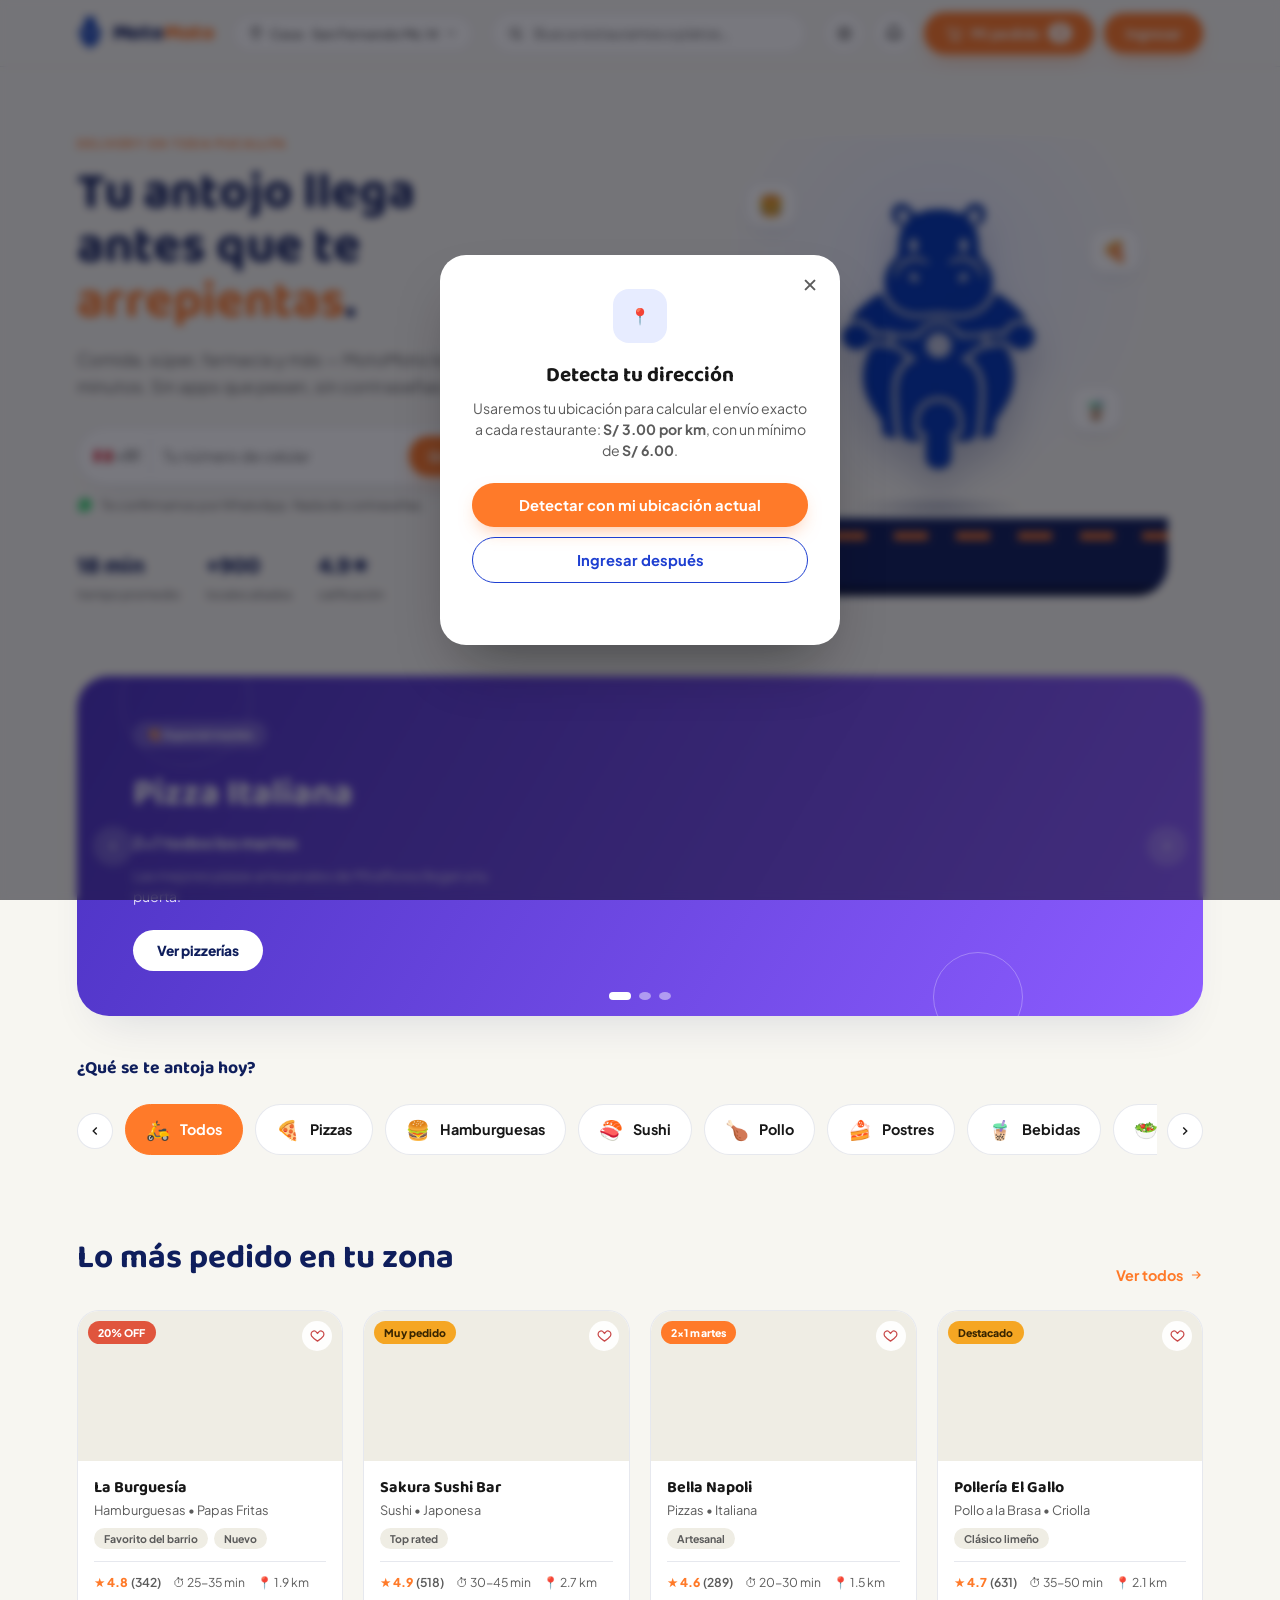
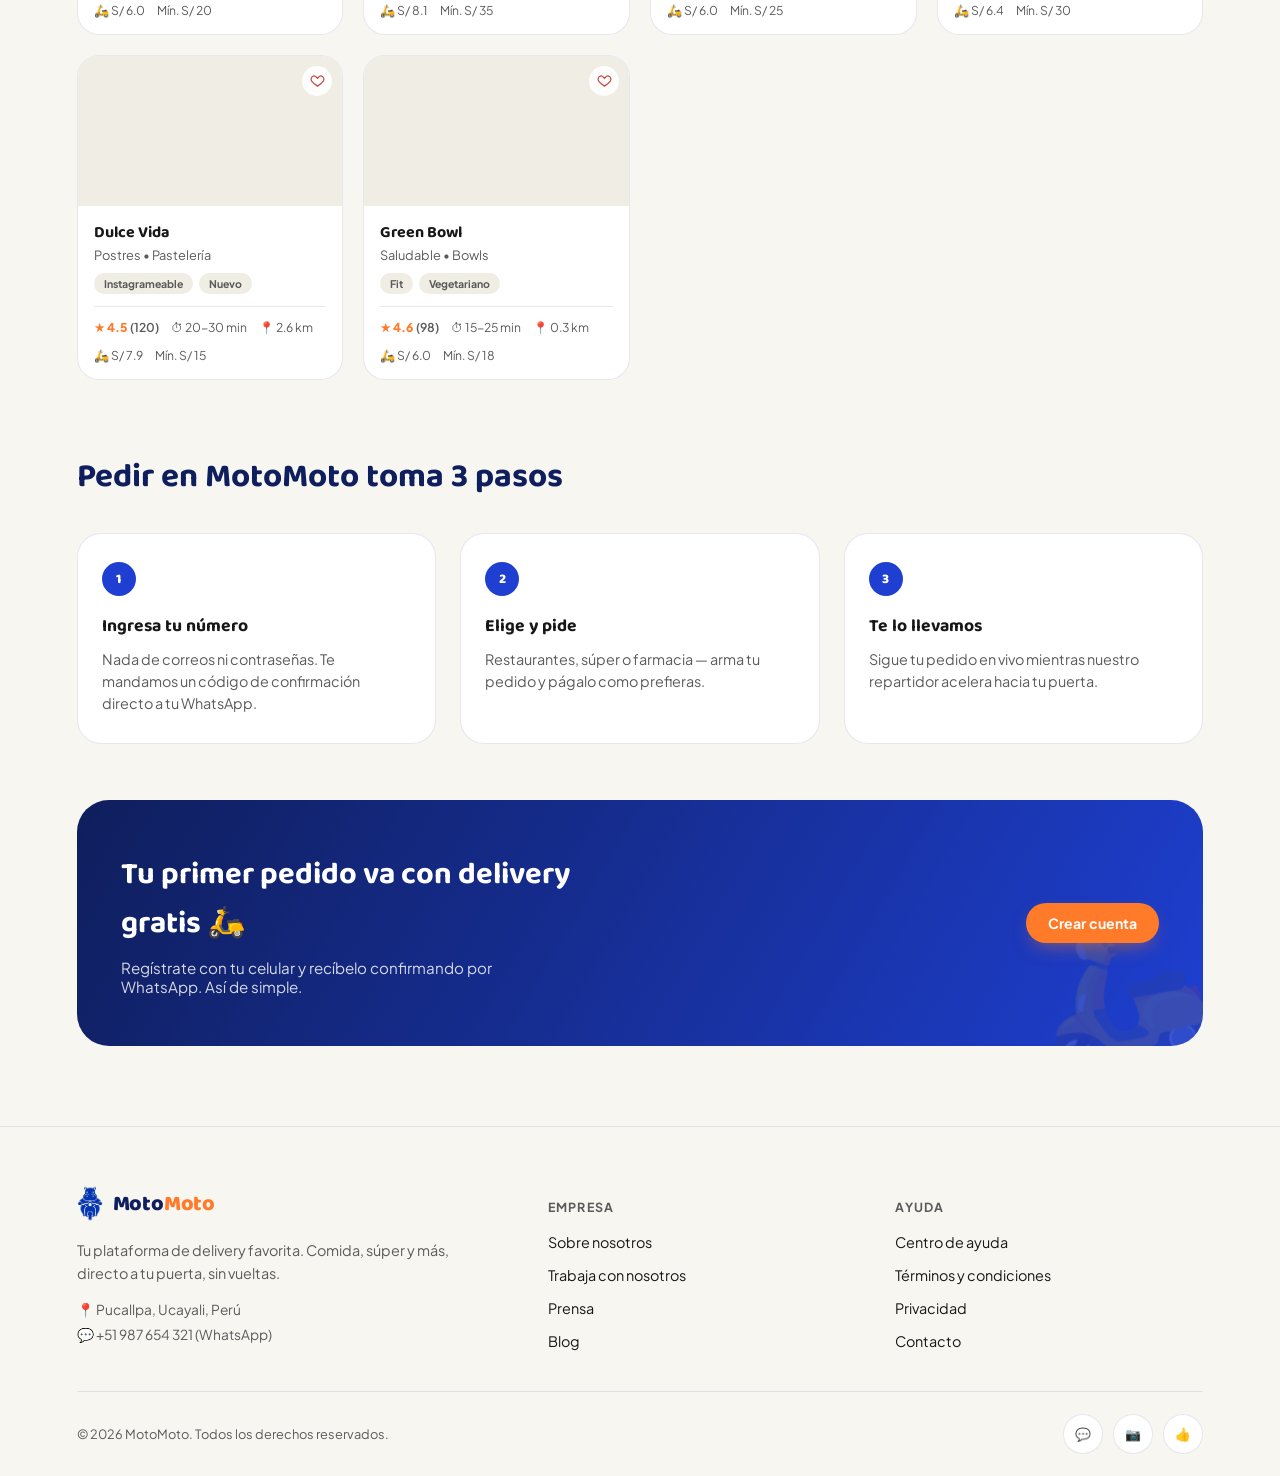
==== commit e154aef6: "Reaciendo la app 1.3" ====
--- a/index.html
+++ b/index.html
@@ -564,6 +564,15 @@
   .cart-row .cart-item-name{font-weight:700; font-size:.86rem; margin:0 0 2px;}
   .cart-row .cart-item-price{font-size:.78rem; color:var(--text-soft);}
 
+  .cart-note{margin-top:18px; padding-top:16px; border-top:1px solid var(--border);}
+  .cart-note label{display:block; font-size:.8rem; font-weight:700; color:var(--text-soft); margin-bottom:8px;}
+  .cart-note textarea{
+    width:100%; resize:vertical; min-height:56px; border:1.5px solid var(--border); border-radius:14px;
+    padding:11px 13px; font-family:var(--font-body); font-size:.85rem; color:var(--text); background:var(--bg-dim);
+    outline:none;
+  }
+  .cart-note textarea:focus{border-color:var(--brand);}
+
   .sum-row{display:flex; justify-content:space-between; align-items:center; font-size:.86rem; color:var(--text-soft); padding:4px 0;}
   .sum-row.total{font-size:1.05rem; font-weight:800; color:var(--text); padding-top:10px; margin-top:6px; border-top:1px dashed var(--border);}
   .sum-row strong{color:var(--text); font-weight:700;}
@@ -592,6 +601,7 @@
   .addr-info{flex:1; min-width:0;}
   .addr-title{font-weight:700; font-size:.92rem; margin:0 0 4px; color:var(--text); transition:color .2s ease;}
   .addr-sub{font-size:.78rem; color:var(--text-soft); margin:0;}
+  .addr-ref{font-size:.74rem; color:var(--accent); margin:2px 0 0; font-weight:700;}
   .addr-badge{
     display:inline-block; margin-top:6px; font-size:.68rem; font-weight:800; padding:2px 9px; border-radius:999px;
     background:var(--bg-dim); color:var(--text-soft);
@@ -632,6 +642,102 @@
   .map-confirm-card .mc-divider{border-top:1px solid var(--border); margin:16px 0;}
   .map-confirm-card .mc-city{font-size:.76rem; font-weight:800; color:var(--accent); text-transform:uppercase; letter-spacing:.03em;}
   .map-confirm-card .mc-address{font-weight:700; font-size:.96rem; margin:2px 0 0;}
+  .mc-label{display:block; font-size:.78rem; font-weight:700; color:var(--text-soft); margin:14px 0 6px;}
+  .map-confirm-card .mc-field{
+    display:flex; align-items:center; gap:8px; border:1.5px solid var(--border); border-radius:14px;
+    padding:11px 13px; margin:0;
+  }
+  .map-confirm-card .mc-field input{border:none; outline:none; background:transparent; width:100%; font-size:.88rem; color:var(--text); font-family:var(--font-body);}
+  .map-confirm-card .mc-field:focus-within{border-color:var(--brand);}
+  .mc-hint{font-size:.74rem; color:var(--text-soft); margin:10px 0 0; line-height:1.4;}
+
+  /* ============ BUSCADOR ============ */
+  .search-trigger-mobile{display:none;}
+  .search-overlay{
+    position:fixed; inset:0; z-index:200; background:rgba(0,0,0,0.4);
+    display:none; align-items:flex-start; justify-content:center;
+    padding:86px 16px 16px;
+  }
+  .search-overlay.open{display:flex;}
+  .search-panel{
+    width:min(760px, 100%); max-height:80vh;
+    background:var(--bg-elevated); border:1px solid var(--border); border-radius:22px;
+    box-shadow:0 30px 70px -20px var(--shadow);
+    display:flex; flex-direction:column; overflow:hidden;
+  }
+  .search-top{
+    display:flex; align-items:center; gap:10px; padding:16px 18px;
+    border-bottom:1px solid var(--border); flex-shrink:0;
+  }
+  .search-back{
+    display:none; background:none; border:none; color:var(--text); cursor:pointer;
+    padding:6px; flex-shrink:0; border-radius:50%;
+  }
+  .search-input-wrap{
+    flex:1; min-width:0; display:flex; align-items:center; gap:9px;
+    background:var(--bg-dim); border:1.5px solid var(--border); border-radius:999px; padding:10px 16px;
+  }
+  .search-input-wrap:focus-within{border-color:var(--brand);}
+  .search-input-wrap svg{color:var(--text-soft); flex-shrink:0;}
+  .search-input-wrap input{
+    flex:1; min-width:0; border:none; outline:none; background:transparent; color:var(--text);
+    font-family:var(--font-body); font-size:.95rem;
+  }
+  .search-clear{background:none; border:none; color:var(--text-soft); cursor:pointer; font-size:1rem; padding:4px; flex-shrink:0;}
+  .search-body{padding:18px; overflow-y:auto;}
+  .search-empty{
+    text-align:center; color:var(--text-soft); font-size:.88rem; padding:36px 10px; line-height:1.5;
+  }
+  .search-section-head{display:flex; align-items:center; justify-content:space-between; gap:12px; margin:22px 0 12px;}
+  .search-section-title{font-family:var(--font-display); font-size:1.05rem; margin:22px 0 12px;}
+  .search-body > .search-rest-list:first-child ~ .search-section-title,
+  .search-body > .search-section-title:first-child{margin-top:0;}
+  .search-section-head .search-section-title{margin:0;}
+  .search-filters{display:flex; gap:8px;}
+  .search-filters select{
+    appearance:none; background:var(--bg-dim); border:1px solid var(--border); color:var(--text);
+    font-family:var(--font-body); font-size:.78rem; font-weight:700; padding:8px 26px 8px 12px; border-radius:999px;
+    cursor:pointer;
+    background-image:url("data:image/svg+xml,%3Csvg xmlns='http://www.w3.org/2000/svg' width='10' height='10' viewBox='0 0 24 24' fill='none' stroke='%23999' stroke-width='3'%3E%3Cpath d='M6 9l6 6 6-6'/%3E%3C/svg%3E");
+    background-repeat:no-repeat; background-position:right 10px center;
+  }
+  .search-rest-list{display:flex; flex-direction:column; gap:10px;}
+  .search-rest-item{
+    display:flex; gap:12px; align-items:center; text-align:left; width:100%;
+    background:var(--bg-dim); border:1px solid var(--border); border-radius:16px; padding:10px; cursor:pointer;
+    font-family:var(--font-body); transition:border-color .15s ease;
+  }
+  .search-rest-item:hover{border-color:var(--brand);}
+  .search-rest-item img{width:64px; height:64px; border-radius:12px; object-fit:cover; flex-shrink:0; background:var(--bg-elevated);}
+  .search-rest-info h4{font-size:.92rem; margin:0 0 2px; color:var(--text);}
+  .search-rest-info p{font-size:.76rem; color:var(--text-soft); margin:0 0 6px;}
+  .search-rest-meta{display:flex; gap:10px; font-size:.72rem; color:var(--text-soft); font-weight:700; flex-wrap:wrap;}
+  .search-prod-group{margin-bottom:18px;}
+  .search-prod-group-header{
+    display:flex; align-items:center; gap:9px; width:100%; background:none; border:none; cursor:pointer;
+    padding:4px 2px 10px; font-family:var(--font-body); color:var(--text); text-align:left;
+  }
+  .search-prod-group-header img{width:30px; height:30px; border-radius:50%; object-fit:cover; flex-shrink:0; background:var(--bg-dim);}
+  .search-prod-group-header h4{font-size:.9rem; margin:0; flex:1; min-width:0;}
+  .search-prod-group-header span{font-size:.76rem; color:var(--text-soft); font-weight:700; flex-shrink:0;}
+  .search-prod-group-header svg{color:var(--text-soft); flex-shrink:0;}
+  .search-prod-row{
+    display:flex; gap:12px; overflow-x:auto; padding-bottom:4px; scroll-snap-type:x proximity;
+    -webkit-overflow-scrolling:touch;
+  }
+  .search-prod-row::-webkit-scrollbar{height:0;}
+  .search-dish-card{
+    flex:0 0 150px; scroll-snap-align:start; text-align:left; background:var(--bg-dim);
+    border:1px solid var(--border); border-radius:16px; overflow:hidden; cursor:pointer;
+    font-family:var(--font-body); transition:transform .15s ease, border-color .15s ease;
+  }
+  .search-dish-card:hover{transform:translateY(-3px); border-color:var(--brand);}
+  .search-dish-card img{width:100%; height:110px; object-fit:cover; display:block; background:var(--bg-elevated);}
+  .sdc-body{padding:10px 11px 12px;}
+  .sdc-body h5{font-size:.82rem; margin:0 0 6px; color:var(--text); font-weight:700; line-height:1.25;
+    display:-webkit-box; -webkit-line-clamp:2; -webkit-box-orient:vertical; overflow:hidden; min-height:2.4em;}
+  .sdc-price{display:block; font-weight:800; font-size:.88rem; color:var(--brand-strong); margin-bottom:3px;}
+  .sdc-rating{display:block; font-size:.7rem; color:var(--text-soft); font-weight:700;}
 
   /* ============ RESPONSIVE ============ */
   @media (max-width:980px){
@@ -655,6 +761,13 @@
     }
     .location-picker span{overflow:hidden; text-overflow:ellipsis; white-space:nowrap; max-width:70vw;}
     .brand-word{font-size:1.05rem;}
+
+    /* El buscador queda oculto en la fila del header en mobile, pero se
+       abre igual con este botón — a pantalla completa, como una app. */
+    .search-trigger-mobile{display:inline-flex; order:-1;}
+    .search-overlay{padding:0; background:var(--bg); align-items:stretch; justify-content:stretch;}
+    .search-panel{width:100%; max-width:none; height:100%; max-height:none; border-radius:0; border:none;}
+    .search-back{display:inline-flex; align-items:center; justify-content:center;}
     .brand img{height:34px;}
     /* La campanita de notificaciones no hace nada todavía, no vale la
        pena el espacio que ocupa en pantallas chicas. */
@@ -752,6 +865,9 @@
     </div>
 
     <div class="header-actions">
+      <button class="icon-btn search-trigger-mobile" id="open-search-mobile" type="button" aria-label="Buscar">
+        <svg width="18" height="18" viewBox="0 0 24 24" fill="none" stroke="currentColor" stroke-width="2"><circle cx="11" cy="11" r="7"/><path d="M21 21l-4.3-4.3"/></svg>
+      </button>
       <button class="icon-btn theme-toggle" id="theme-toggle" type="button" aria-label="Cambiar tema">
         <svg class="icon-sun" width="19" height="19" viewBox="0 0 24 24" fill="none" stroke="currentColor" stroke-width="2"><circle cx="12" cy="12" r="4.5"/><path d="M12 2v3M12 19v3M4.2 4.2l2.1 2.1M17.7 17.7l2.1 2.1M2 12h3M19 12h3M4.2 19.8l2.1-2.1M17.7 6.3l2.1-2.1"/></svg>
         <svg class="icon-moon" width="19" height="19" viewBox="0 0 24 24" fill="none" stroke="currentColor" stroke-width="2"><path d="M21 12.8A9 9 0 1 1 11.2 3a7 7 0 0 0 9.8 9.8z"/></svg>
@@ -768,6 +884,25 @@
     </div>
   </div>
 </header>
+
+<!-- ============ BUSCADOR (overlay para mobile y desktop) ============ -->
+<div class="search-overlay" id="search-overlay" aria-hidden="true">
+  <div class="search-panel">
+    <div class="search-top">
+      <button class="search-back" id="search-back-btn" type="button" aria-label="Volver">
+        <svg width="20" height="20" viewBox="0 0 24 24" fill="none" stroke="currentColor" stroke-width="2"><path d="M19 12H5M11 18l-6-6 6-6"/></svg>
+      </button>
+      <div class="search-input-wrap">
+        <svg width="17" height="17" viewBox="0 0 24 24" fill="none" stroke="currentColor" stroke-width="2"><circle cx="11" cy="11" r="7"/><path d="M21 21l-4.3-4.3"/></svg>
+        <input type="text" id="search-overlay-input" placeholder="Busca restaurantes o platos…" autocomplete="off">
+        <button class="search-clear" id="search-clear-btn" type="button" aria-label="Limpiar búsqueda" style="display:none;">✕</button>
+      </div>
+    </div>
+    <div class="search-body" id="search-body">
+      <div class="search-empty">Busca por nombre de restaurante o plato — por ejemplo "hamburguesa" o "sushi" 🔍</div>
+    </div>
+  </div>
+</div>
 
 <main id="top">
 <div id="view-home">
@@ -958,6 +1093,17 @@
     <div class="mc-divider"></div>
     <div class="mc-city">Pucallpa</div>
     <p class="mc-address" id="confirm-address-text">Ubicando…</p>
+
+    <div class="mc-divider"></div>
+    <label class="mc-label" for="confirm-address-note">Dirección aproximada (opcional)</label>
+    <div class="field mc-field">
+      <input type="text" id="confirm-address-note" placeholder="Ej: Jr. 7 de Junio 343" autocomplete="off">
+    </div>
+    <label class="mc-label" for="confirm-reference">Referencia para ubicarte mejor (opcional)</label>
+    <div class="field mc-field">
+      <input type="text" id="confirm-reference" placeholder="Ej: Frente a la comisaría de San Fernando" autocomplete="off">
+    </div>
+    <p class="mc-hint">Si el mapa no cae exacto en tu casa, cuéntanos por acá para que el repartidor te ubique fácil.</p>
   </div>
   <button class="btn btn-primary" id="confirm-address-btn" type="button" style="width:100%; margin-top:16px;">Continuar</button>
 </section>
@@ -1017,6 +1163,10 @@
       <div class="modal-icon">📱</div>
       <h3>Ingresa con tu celular</h3>
       <p class="sub">Te enviaremos un código de 6 dígitos por WhatsApp para confirmar que eres tú.</p>
+      <div class="field">
+        <input type="text" id="name-input" placeholder="Tu nombre" autocomplete="name">
+      </div>
+      <div class="form-msg" id="name-error" style="color:#e0553d;">Escribe tu nombre para que podamos contactarte.</div>
       <div class="field">
         <span class="cc">🇵🇪 +51</span>
         <input type="tel" inputmode="numeric" id="phone-input" placeholder="987 654 321" maxlength="9">
@@ -1039,6 +1189,7 @@
         <input type="text" inputmode="numeric" maxlength="1" class="otp-box">
       </div>
       <div class="form-msg show" id="otp-msg" style="color:var(--whatsapp);">✓ Código enviado por WhatsApp.</div>
+      <div class="form-msg" id="otp-error" style="color:#e0553d;">Código incorrecto. Revisa el mensaje de WhatsApp e intenta de nuevo.</div>
       <button class="btn btn-primary" id="verify-code-btn" type="button">Confirmar y entrar</button>
       <p class="resend">¿No llegó? <button id="resend-btn" type="button">Reenviar en <span id="resend-timer">30</span>s</button></p>
     </div>
@@ -1059,7 +1210,7 @@
     <button class="modal-close" id="loc-close" aria-label="Cerrar">✕</button>
     <div class="modal-icon" style="margin-left:auto; margin-right:auto;">📍</div>
     <h3>Detecta tu dirección</h3>
-    <p class="sub">Usaremos tu ubicación para calcular el envío exacto a cada restaurante: <strong>S/ 2.00 base + S/ 2.00 por km</strong>, con un mínimo de <strong>S/ 5.00</strong>.</p>
+    <p class="sub">Usaremos tu ubicación para calcular el envío exacto a cada restaurante: <strong>S/ 3.00 por km</strong>, con un mínimo de <strong>S/ 6.00</strong>.</p>
     <button class="btn btn-primary" id="loc-detect-btn" type="button" style="width:100%; margin-bottom:10px;">Detectar con mi ubicación actual</button>
     <button class="btn btn-outline" id="loc-skip-btn" type="button" style="width:100%;">Ingresar después</button>
     <p id="loc-status" style="min-height:16px; font-size:.76rem; color:var(--text-soft); margin:12px 0 0;"></p>
@@ -1226,12 +1377,12 @@
     lat:-8.3791, lng:-74.5539, address:'Jr. Tarapacá, cerca a la Plaza de Armas',
     image:'https://images.unsplash.com/photo-1568901346375-23c9450c58cd?w=500&q=75&auto=format&fit=crop',
     dishes:[
-      { id:'d1', category:'Comidas', name:'Clásica MotoMoto', desc:'Carne, queso cheddar, lechuga y salsa especial.', price:18.90, image:'https://images.unsplash.com/photo-1568901346375-23c9450c58cd?w=200&q=70&auto=format&fit=crop' },
-      { id:'d2', category:'Comidas', name:'Doble Bacon', desc:'Doble carne, bacon crocante y queso.', price:24.50, image:'https://images.unsplash.com/photo-1568901346375-23c9450c58cd?w=200&q=70&auto=format&fit=crop' },
-      { id:'d3', category:'Acompañamientos', name:'Papas Fritas', desc:'Porción grande con salsas a elección.', price:9.90, image:'https://images.unsplash.com/photo-1568901346375-23c9450c58cd?w=200&q=70&auto=format&fit=crop' },
-      { id:'d4', category:'Comidas', name:'Chicken Crispy', desc:'Pollo crocante, mayo picante y pepinillos.', price:19.90, image:'https://images.unsplash.com/photo-1568901346375-23c9450c58cd?w=200&q=70&auto=format&fit=crop' },
-      { id:'d5', category:'Bebidas', name:'Chicha Morada 1/2L', desc:'Preparada al día, bien helada.', price:6.00, image:'https://images.unsplash.com/photo-1568901346375-23c9450c58cd?w=200&q=70&auto=format&fit=crop' },
-      { id:'d6', category:'Bebidas', name:'Gaseosa 500ml', desc:'Inca Kola, Coca-Cola o Sprite.', price:5.00, image:'https://images.unsplash.com/photo-1568901346375-23c9450c58cd?w=200&q=70&auto=format&fit=crop' }
+      { id:'d1', category:'Comidas', name:'Clásica MotoMoto', desc:'Carne, queso cheddar, lechuga y salsa especial.', price:18.90, rating:4.5, reviews:9, image:'https://images.unsplash.com/photo-1568901346375-23c9450c58cd?w=200&q=70&auto=format&fit=crop' },
+      { id:'d2', category:'Comidas', name:'Doble Bacon', desc:'Doble carne, bacon crocante y queso.', price:24.50, rating:4.5, reviews:137, image:'https://images.unsplash.com/photo-1568901346375-23c9450c58cd?w=200&q=70&auto=format&fit=crop' },
+      { id:'d3', category:'Acompañamientos', name:'Papas Fritas', desc:'Porción grande con salsas a elección.', price:9.90, rating:3.9, reviews:107, image:'https://images.unsplash.com/photo-1568901346375-23c9450c58cd?w=200&q=70&auto=format&fit=crop' },
+      { id:'d4', category:'Comidas', name:'Chicken Crispy', desc:'Pollo crocante, mayo picante y pepinillos.', price:19.90, rating:4.1, reviews:137, image:'https://images.unsplash.com/photo-1568901346375-23c9450c58cd?w=200&q=70&auto=format&fit=crop' },
+      { id:'d5', category:'Bebidas', name:'Chicha Morada 1/2L', desc:'Preparada al día, bien helada.', price:6.00, rating:5.0, reviews:117, image:'https://images.unsplash.com/photo-1568901346375-23c9450c58cd?w=200&q=70&auto=format&fit=crop' },
+      { id:'d6', category:'Bebidas', name:'Gaseosa 500ml', desc:'Inca Kola, Coca-Cola o Sprite.', price:5.00, rating:4.9, reviews:173, image:'https://images.unsplash.com/photo-1568901346375-23c9450c58cd?w=200&q=70&auto=format&fit=crop' }
     ]
   },
   {
@@ -1241,11 +1392,11 @@
     lat:-8.3819, lng:-74.5468, address:'Malecón Grau, frente al río Ucayali',
     image:'https://images.unsplash.com/photo-1579584425555-c3ce17fd4351?w=500&q=75&auto=format&fit=crop',
     dishes:[
-      { id:'d1', category:'Rolls', name:'Roll California x10', desc:'Palta, kanikama y queso crema.', price:22.00, image:'https://images.unsplash.com/photo-1579584425555-c3ce17fd4351?w=200&q=70&auto=format&fit=crop' },
-      { id:'d2', category:'Rolls', name:'Roll Acevichado x10', desc:'Langostino, palta y toque acevichado.', price:26.00, image:'https://images.unsplash.com/photo-1579584425555-c3ce17fd4351?w=200&q=70&auto=format&fit=crop' },
-      { id:'d3', category:'Sashimi', name:'Sashimi Salmón (10 pzs)', desc:'Corte fresco del día.', price:32.00, image:'https://images.unsplash.com/photo-1579584425555-c3ce17fd4351?w=200&q=70&auto=format&fit=crop' },
-      { id:'d4', category:'Entradas', name:'Gyozas de Cerdo', desc:'6 unidades con salsa ponzu.', price:15.00, image:'https://images.unsplash.com/photo-1579584425555-c3ce17fd4351?w=200&q=70&auto=format&fit=crop' },
-      { id:'d5', category:'Bebidas', name:'Ramune Original', desc:'Gaseosa japonesa, bien helada.', price:8.00, image:'https://images.unsplash.com/photo-1579584425555-c3ce17fd4351?w=200&q=70&auto=format&fit=crop' }
+      { id:'d1', category:'Rolls', name:'Roll California x10', desc:'Palta, kanikama y queso crema.', price:22.00, rating:4.7, reviews:25, image:'https://images.unsplash.com/photo-1579584425555-c3ce17fd4351?w=200&q=70&auto=format&fit=crop' },
+      { id:'d2', category:'Rolls', name:'Roll Acevichado x10', desc:'Langostino, palta y toque acevichado.', price:26.00, rating:4.4, reviews:93, image:'https://images.unsplash.com/photo-1579584425555-c3ce17fd4351?w=200&q=70&auto=format&fit=crop' },
+      { id:'d3', category:'Sashimi', name:'Sashimi Salmón (10 pzs)', desc:'Corte fresco del día.', price:32.00, rating:4.4, reviews:34, image:'https://images.unsplash.com/photo-1579584425555-c3ce17fd4351?w=200&q=70&auto=format&fit=crop' },
+      { id:'d4', category:'Entradas', name:'Gyozas de Cerdo', desc:'6 unidades con salsa ponzu.', price:15.00, rating:3.8, reviews:29, image:'https://images.unsplash.com/photo-1579584425555-c3ce17fd4351?w=200&q=70&auto=format&fit=crop' },
+      { id:'d5', category:'Bebidas', name:'Ramune Original', desc:'Gaseosa japonesa, bien helada.', price:8.00, rating:4.8, reviews:14, image:'https://images.unsplash.com/photo-1579584425555-c3ce17fd4351?w=200&q=70&auto=format&fit=crop' }
     ]
   },
   {
@@ -1255,11 +1406,11 @@
     lat:-8.3690, lng:-74.5570, address:'Av. Centenario, San Fernando',
     image:'https://images.unsplash.com/photo-1513104890138-7c749659a591?w=500&q=75&auto=format&fit=crop',
     dishes:[
-      { id:'d1', category:'Pizzas', name:'Pizza Margarita', desc:'Salsa de tomate, mozzarella y albahaca.', price:28.00, image:'https://images.unsplash.com/photo-1513104890138-7c749659a591?w=200&q=70&auto=format&fit=crop' },
-      { id:'d2', category:'Pizzas', name:'Pizza Pepperoni', desc:'Doble pepperoni y mozzarella.', price:32.00, image:'https://images.unsplash.com/photo-1513104890138-7c749659a591?w=200&q=70&auto=format&fit=crop' },
-      { id:'d3', category:'Pastas', name:'Fettuccine Alfredo', desc:'Pasta fresca en salsa cremosa.', price:24.00, image:'https://images.unsplash.com/photo-1513104890138-7c749659a591?w=200&q=70&auto=format&fit=crop' },
-      { id:'d4', category:'Postres', name:'Tiramisú', desc:'Postre clásico italiano casero.', price:14.00, image:'https://images.unsplash.com/photo-1513104890138-7c749659a591?w=200&q=70&auto=format&fit=crop' },
-      { id:'d5', category:'Bebidas', name:'Limonada Frozen', desc:'Limonada frappé bien fría.', price:9.00, image:'https://images.unsplash.com/photo-1513104890138-7c749659a591?w=200&q=70&auto=format&fit=crop' }
+      { id:'d1', category:'Pizzas', name:'Pizza Margarita', desc:'Salsa de tomate, mozzarella y albahaca.', price:28.00, rating:4.0, reviews:49, image:'https://images.unsplash.com/photo-1513104890138-7c749659a591?w=200&q=70&auto=format&fit=crop' },
+      { id:'d2', category:'Pizzas', name:'Pizza Pepperoni', desc:'Doble pepperoni y mozzarella.', price:32.00, rating:4.1, reviews:58, image:'https://images.unsplash.com/photo-1513104890138-7c749659a591?w=200&q=70&auto=format&fit=crop' },
+      { id:'d3', category:'Pastas', name:'Fettuccine Alfredo', desc:'Pasta fresca en salsa cremosa.', price:24.00, rating:4.5, reviews:106, image:'https://images.unsplash.com/photo-1513104890138-7c749659a591?w=200&q=70&auto=format&fit=crop' },
+      { id:'d4', category:'Postres', name:'Tiramisú', desc:'Postre clásico italiano casero.', price:14.00, rating:3.8, reviews:177, image:'https://images.unsplash.com/photo-1513104890138-7c749659a591?w=200&q=70&auto=format&fit=crop' },
+      { id:'d5', category:'Bebidas', name:'Limonada Frozen', desc:'Limonada frappé bien fría.', price:9.00, rating:4.4, reviews:166, image:'https://images.unsplash.com/photo-1513104890138-7c749659a591?w=200&q=70&auto=format&fit=crop' }
     ]
   },
   {
@@ -1269,11 +1420,11 @@
     lat:-8.3540, lng:-74.5732, address:'Av. Yarinacocha, Puerto Callao',
     image:'https://images.unsplash.com/photo-1562967914-608f82629710?w=500&q=75&auto=format&fit=crop',
     dishes:[
-      { id:'d1', category:'Comidas', name:'1/4 Pollo + Papas', desc:'Con ensalada y cremas de la casa.', price:19.00, image:'https://images.unsplash.com/photo-1562967914-608f82629710?w=200&q=70&auto=format&fit=crop' },
-      { id:'d2', category:'Comidas', name:'Pollo Entero Familiar', desc:'Pollo entero, papas y ensalada grande.', price:58.00, image:'https://images.unsplash.com/photo-1562967914-608f82629710?w=200&q=70&auto=format&fit=crop' },
-      { id:'d3', category:'Comidas', name:'Anticuchos (2 unid.)', desc:'Corazón a la brasa con papa y choclo.', price:16.00, image:'https://images.unsplash.com/photo-1562967914-608f82629710?w=200&q=70&auto=format&fit=crop' },
-      { id:'d4', category:'Bebidas', name:'Chicha Morada 1L', desc:'Preparada al día, bien helada.', price:8.00, image:'https://images.unsplash.com/photo-1562967914-608f82629710?w=200&q=70&auto=format&fit=crop' },
-      { id:'d5', category:'Bebidas', name:'Inca Kola 1.5L', desc:'Bien fría, para compartir.', price:10.00, image:'https://images.unsplash.com/photo-1562967914-608f82629710?w=200&q=70&auto=format&fit=crop' }
+      { id:'d1', category:'Comidas', name:'1/4 Pollo + Papas', desc:'Con ensalada y cremas de la casa.', price:19.00, rating:5.0, reviews:105, image:'https://images.unsplash.com/photo-1562967914-608f82629710?w=200&q=70&auto=format&fit=crop' },
+      { id:'d2', category:'Comidas', name:'Pollo Entero Familiar', desc:'Pollo entero, papas y ensalada grande.', price:58.00, rating:3.8, reviews:166, image:'https://images.unsplash.com/photo-1562967914-608f82629710?w=200&q=70&auto=format&fit=crop' },
+      { id:'d3', category:'Comidas', name:'Anticuchos (2 unid.)', desc:'Corazón a la brasa con papa y choclo.', price:16.00, rating:4.4, reviews:95, image:'https://images.unsplash.com/photo-1562967914-608f82629710?w=200&q=70&auto=format&fit=crop' },
+      { id:'d4', category:'Bebidas', name:'Chicha Morada 1L', desc:'Preparada al día, bien helada.', price:8.00, rating:4.3, reviews:151, image:'https://images.unsplash.com/photo-1562967914-608f82629710?w=200&q=70&auto=format&fit=crop' },
+      { id:'d5', category:'Bebidas', name:'Inca Kola 1.5L', desc:'Bien fría, para compartir.', price:10.00, rating:4.0, reviews:17, image:'https://images.unsplash.com/photo-1562967914-608f82629710?w=200&q=70&auto=format&fit=crop' }
     ]
   },
   {
@@ -1283,12 +1434,12 @@
     lat:-8.3852, lng:-74.5493, address:'Jr. Sáenz Peña, cerca al Coliseo Regional',
     image:'https://images.unsplash.com/photo-1551024506-0bccd828d307?w=500&q=75&auto=format&fit=crop',
     dishes:[
-      { id:'d1', category:'Postres', name:'Cheesecake de Fresa', desc:'Porción individual, base de galleta.', price:12.50, image:'https://images.unsplash.com/photo-1551024506-0bccd828d307?w=200&q=70&auto=format&fit=crop' },
-      { id:'d2', category:'Postres', name:'Brownie con Helado', desc:'Brownie tibio con bola de vainilla.', price:14.00, image:'https://images.unsplash.com/photo-1551024506-0bccd828d307?w=200&q=70&auto=format&fit=crop' },
-      { id:'d3', category:'Postres', name:'Torta de Chocolate (porción)', desc:'Bizcocho húmedo, ganache de chocolate.', price:11.00, image:'https://images.unsplash.com/photo-1551024506-0bccd828d307?w=200&q=70&auto=format&fit=crop' },
-      { id:'d4', category:'Helados', name:'Helado Artesanal (2 bolas)', desc:'A elección: vainilla, chocolate o lúcuma.', price:10.00, image:'https://images.unsplash.com/photo-1551024506-0bccd828d307?w=200&q=70&auto=format&fit=crop' },
-      { id:'d5', category:'Frappés', name:'Frappé de Café', desc:'Café helado batido con crema.', price:13.00, image:'https://images.unsplash.com/photo-1551024506-0bccd828d307?w=200&q=70&auto=format&fit=crop' },
-      { id:'d6', category:'Frappés', name:'Frappé de Fresa', desc:'Fresa natural batida con hielo.', price:13.00, image:'https://images.unsplash.com/photo-1551024506-0bccd828d307?w=200&q=70&auto=format&fit=crop' }
+      { id:'d1', category:'Postres', name:'Cheesecake de Fresa', desc:'Porción individual, base de galleta.', price:12.50, rating:4.4, reviews:8, image:'https://images.unsplash.com/photo-1551024506-0bccd828d307?w=200&q=70&auto=format&fit=crop' },
+      { id:'d2', category:'Postres', name:'Brownie con Helado', desc:'Brownie tibio con bola de vainilla.', price:14.00, rating:4.1, reviews:163, image:'https://images.unsplash.com/photo-1551024506-0bccd828d307?w=200&q=70&auto=format&fit=crop' },
+      { id:'d3', category:'Postres', name:'Torta de Chocolate (porción)', desc:'Bizcocho húmedo, ganache de chocolate.', price:11.00, rating:5.0, reviews:33, image:'https://images.unsplash.com/photo-1551024506-0bccd828d307?w=200&q=70&auto=format&fit=crop' },
+      { id:'d4', category:'Helados', name:'Helado Artesanal (2 bolas)', desc:'A elección: vainilla, chocolate o lúcuma.', price:10.00, rating:4.0, reviews:20, image:'https://images.unsplash.com/photo-1551024506-0bccd828d307?w=200&q=70&auto=format&fit=crop' },
+      { id:'d5', category:'Frappés', name:'Frappé de Café', desc:'Café helado batido con crema.', price:13.00, rating:4.2, reviews:65, image:'https://images.unsplash.com/photo-1551024506-0bccd828d307?w=200&q=70&auto=format&fit=crop' },
+      { id:'d6', category:'Frappés', name:'Frappé de Fresa', desc:'Fresa natural batida con hielo.', price:13.00, rating:4.1, reviews:58, image:'https://images.unsplash.com/photo-1551024506-0bccd828d307?w=200&q=70&auto=format&fit=crop' }
     ]
   },
   {
@@ -1298,19 +1449,19 @@
     lat:-8.3742, lng:-74.5721, address:'Av. Aviación, cerca al aeropuerto',
     image:'https://images.unsplash.com/photo-1512621776951-a57141f2eefd?w=500&q=75&auto=format&fit=crop',
     dishes:[
-      { id:'d1', category:'Comidas', name:'Bowl Poke de Atún', desc:'Atún fresco, palta, arroz y vegetales.', price:23.00, image:'https://images.unsplash.com/photo-1512621776951-a57141f2eefd?w=200&q=70&auto=format&fit=crop' },
-      { id:'d2', category:'Comidas', name:'Bowl Quinua & Pollo', desc:'Quinua, pollo grillado y vegetales de estación.', price:21.00, image:'https://images.unsplash.com/photo-1512621776951-a57141f2eefd?w=200&q=70&auto=format&fit=crop' },
-      { id:'d3', category:'Comidas', name:'Wrap Vegetariano', desc:'Hummus, vegetales frescos y palta.', price:17.00, image:'https://images.unsplash.com/photo-1512621776951-a57141f2eefd?w=200&q=70&auto=format&fit=crop' },
-      { id:'d4', category:'Bebidas', name:'Jugo Verde Detox', desc:'Apio, piña, espinaca y limón.', price:9.00, image:'https://images.unsplash.com/photo-1512621776951-a57141f2eefd?w=200&q=70&auto=format&fit=crop' },
-      { id:'d5', category:'Bebidas', name:'Limonada de Hierbabuena', desc:'Refrescante, endulzada con miel.', price:8.00, image:'https://images.unsplash.com/photo-1512621776951-a57141f2eefd?w=200&q=70&auto=format&fit=crop' }
+      { id:'d1', category:'Comidas', name:'Bowl Poke de Atún', desc:'Atún fresco, palta, arroz y vegetales.', price:23.00, rating:4.7, reviews:110, image:'https://images.unsplash.com/photo-1512621776951-a57141f2eefd?w=200&q=70&auto=format&fit=crop' },
+      { id:'d2', category:'Comidas', name:'Bowl Quinua & Pollo', desc:'Quinua, pollo grillado y vegetales de estación.', price:21.00, rating:3.8, reviews:51, image:'https://images.unsplash.com/photo-1512621776951-a57141f2eefd?w=200&q=70&auto=format&fit=crop' },
+      { id:'d3', category:'Comidas', name:'Wrap Vegetariano', desc:'Hummus, vegetales frescos y palta.', price:17.00, rating:4.3, reviews:78, image:'https://images.unsplash.com/photo-1512621776951-a57141f2eefd?w=200&q=70&auto=format&fit=crop' },
+      { id:'d4', category:'Bebidas', name:'Jugo Verde Detox', desc:'Apio, piña, espinaca y limón.', price:9.00, rating:3.9, reviews:133, image:'https://images.unsplash.com/photo-1512621776951-a57141f2eefd?w=200&q=70&auto=format&fit=crop' },
+      { id:'d5', category:'Bebidas', name:'Limonada de Hierbabuena', desc:'Refrescante, endulzada con miel.', price:8.00, rating:4.4, reviews:131, image:'https://images.unsplash.com/photo-1512621776951-a57141f2eefd?w=200&q=70&auto=format&fit=crop' }
     ]
   }
 ];
 
 /* ==========================================================
    UBICACIÓN Y CÁLCULO DE ENVÍO
-   Fórmula: S/ 2.00 base + S/ 2.00 por km de distancia entre el
-   local y el cliente, con un mínimo de S/ 5.00 por pedido.
+   Fórmula: S/ 3.00 por km de distancia entre el
+   local y el cliente, con un mínimo de S/ 6.00 por pedido.
    Para producción: guarda la ubicación del cliente y recalcula
    esto en el backend antes de cobrar, nunca confíes solo en el
    cálculo hecho en el navegador.
@@ -1320,7 +1471,7 @@
 // Direcciones guardadas del cliente — en producción esto vive en tu backend (p.ej. Supabase),
 // ligado a su cuenta, en vez de en memoria del navegador.
 let savedAddresses = [
-  { id: 1, label:'Casa', address:'San Fernando Mz. 14 - Lt. 5, Pucallpa', lat:-8.3729, lng:-74.5697 }
+  { id: 1, label:'Casa', address:'San Fernando Mz. 14 - Lt. 5, Pucallpa', addressNote:'', reference:'', lat:-8.3729, lng:-74.5697 }
 ];
 let activeAddressId = 1;
 let addrIdSeq = 2;
@@ -1337,9 +1488,9 @@
   return R * 2 * Math.atan2(Math.sqrt(a), Math.sqrt(1-a));
 }
 function calcDeliveryFee(km){
-  const raw = 2 + (2 * km);
-  // Redondeo al 0.1 más cercano y mínimo de S/ 5.50 por pedido.
-  return Math.max(5.5, Math.round(raw * 10) / 10);
+  const raw = 3 * km;
+  // Redondeo al 0.1 más cercano y mínimo de S/ 6.00 por pedido.
+  return Math.max(6, Math.round(raw * 10) / 10);
 }
 function updateAllFees(){
   restaurants.forEach(r => {
@@ -1552,6 +1703,180 @@
 function closeMenu(){ showView(viewHome); }
 mvBackBtn.addEventListener('click', closeMenu);
 
+/* ==========================================================
+   BUSCADOR — funciona igual en mobile (overlay a pantalla completa)
+   y en web (panel flotante debajo del header). Busca coincidencias
+   tanto en restaurantes ("Locales") como en platos individuales
+   ("Productos", agrupados por restaurante, con scroll horizontal).
+========================================================== */
+const searchOverlay = document.getElementById('search-overlay');
+const searchBody = document.getElementById('search-body');
+const searchOverlayInput = document.getElementById('search-overlay-input');
+const searchClearBtn = document.getElementById('search-clear-btn');
+const searchBackBtn = document.getElementById('search-back-btn');
+const openSearchMobileBtn = document.getElementById('open-search-mobile');
+const headerSearchInput = document.querySelector('.search-bar input'); // buscador inline de escritorio
+
+let searchSortPrice = '';   // '', 'asc', 'desc'
+let searchSortRating = '';  // '', 'desc'
+
+function escapeHtml(str){
+  return String(str).replace(/[&<>"']/g, ch => ({'&':'&amp;','<':'&lt;','>':'&gt;','"':'&quot;',"'":'&#39;'}[ch]));
+}
+
+function openSearch(prefill){
+  searchOverlay.classList.add('open');
+  searchOverlay.setAttribute('aria-hidden', 'false');
+  document.body.style.overflow = 'hidden';
+  const q = prefill ?? searchOverlayInput.value ?? '';
+  searchOverlayInput.value = q;
+  renderSearchResults(q);
+  setTimeout(() => searchOverlayInput.focus({ preventScroll:true }), 60);
+}
+function closeSearch(){
+  searchOverlay.classList.remove('open');
+  searchOverlay.setAttribute('aria-hidden', 'true');
+  document.body.style.overflow = '';
+}
+
+function renderSearchResults(query){
+  const q = (query || '').trim().toLowerCase();
+  searchClearBtn.style.display = q ? 'inline-flex' : 'none';
+
+  if(!q){
+    searchBody.innerHTML = `<div class="search-empty">Busca por nombre de restaurante o plato — por ejemplo "hamburguesa" o "sushi" 🔍</div>`;
+    return;
+  }
+
+  const matchedRestaurants = restaurants.filter(r =>
+    r.name.toLowerCase().includes(q) ||
+    r.sub.toLowerCase().includes(q) ||
+    (r.tags || []).some(t => t.toLowerCase().includes(q))
+  );
+
+  const matchedDishGroups = restaurants
+    .map(r => ({
+      r,
+      dishes: r.dishes.filter(d =>
+        d.name.toLowerCase().includes(q) ||
+        d.category.toLowerCase().includes(q) ||
+        (d.desc || '').toLowerCase().includes(q)
+      )
+    }))
+    .filter(g => g.dishes.length > 0);
+
+  matchedDishGroups.forEach(g => {
+    if(searchSortPrice === 'asc') g.dishes.sort((a, b) => a.price - b.price);
+    else if(searchSortPrice === 'desc') g.dishes.sort((a, b) => b.price - a.price);
+    if(searchSortRating === 'desc') g.dishes.sort((a, b) => b.rating - a.rating);
+  });
+
+  if(matchedRestaurants.length === 0 && matchedDishGroups.length === 0){
+    searchBody.innerHTML = `
+      <div class="search-empty">No encontramos nada para "<strong>${escapeHtml(query)}</strong>" 😕<br>Prueba con otra palabra.</div>`;
+    return;
+  }
+
+  let html = '';
+
+  if(matchedRestaurants.length){
+    html += `<h3 class="search-section-title">Locales</h3><div class="search-rest-list">`;
+    html += matchedRestaurants.map(r => `
+      <button class="search-rest-item" type="button" data-rid="${r.id}">
+        <img src="${r.image}" alt="${r.name}" loading="lazy" decoding="async" onerror="this.style.display='none'">
+        <div class="search-rest-info">
+          <h4>${r.name}</h4>
+          <p>${r.sub}</p>
+          <div class="search-rest-meta">
+            <span>★ ${r.rating}</span><span>⏱ ${r.time}</span><span>🛵 ${r.fee || fmtMoney(r.feeValue || 5.5)}</span>
+          </div>
+        </div>
+      </button>
+    `).join('');
+    html += `</div>`;
+  }
+
+  if(matchedDishGroups.length){
+    html += `
+      <div class="search-section-head">
+        <h3 class="search-section-title">Productos</h3>
+        <div class="search-filters">
+          <select id="search-sort-price" aria-label="Ordenar por precio">
+            <option value="">Precio</option>
+            <option value="asc" ${searchSortPrice === 'asc' ? 'selected' : ''}>Menor a mayor</option>
+            <option value="desc" ${searchSortPrice === 'desc' ? 'selected' : ''}>Mayor a menor</option>
+          </select>
+          <select id="search-sort-rating" aria-label="Ordenar por calificación">
+            <option value="">Calificación</option>
+            <option value="desc" ${searchSortRating === 'desc' ? 'selected' : ''}>Mejor calificados</option>
+          </select>
+        </div>
+      </div>
+    `;
+    html += matchedDishGroups.map(g => `
+      <div class="search-prod-group">
+        <button class="search-prod-group-header" type="button" data-rid="${g.r.id}">
+          <img src="${g.r.image}" alt="${g.r.name}" loading="lazy" decoding="async" onerror="this.style.display='none'">
+          <h4>${g.r.name}</h4>
+          <span>★ ${g.r.rating}</span>
+          <svg width="16" height="16" viewBox="0 0 24 24" fill="none" stroke="currentColor" stroke-width="2"><path d="M9 6l6 6-6 6"/></svg>
+        </button>
+        <div class="search-prod-row">
+          ${g.dishes.map(d => `
+            <button class="search-dish-card" type="button" data-rid="${g.r.id}" data-did="${d.id}">
+              <img src="${d.image}" alt="${d.name}" loading="lazy" decoding="async" onerror="this.style.display='none'">
+              <div class="sdc-body">
+                <h5>${d.name}</h5>
+                <span class="sdc-price">${fmtMoney(d.price)}</span>
+                <span class="sdc-rating">★ ${d.rating.toFixed(1)} (${d.reviews})</span>
+              </div>
+            </button>
+          `).join('')}
+        </div>
+      </div>
+    `).join('');
+  }
+
+  searchBody.innerHTML = html;
+}
+
+// Abrir el buscador: desde el ícono de lupa en mobile, o al enfocar/escribir
+// en la barra de búsqueda de escritorio.
+openSearchMobileBtn?.addEventListener('click', () => openSearch(''));
+if(headerSearchInput){
+  headerSearchInput.addEventListener('focus', () => openSearch(headerSearchInput.value));
+  headerSearchInput.addEventListener('input', () => {
+    if(!searchOverlay.classList.contains('open')) openSearch(headerSearchInput.value);
+    else { searchOverlayInput.value = headerSearchInput.value; renderSearchResults(headerSearchInput.value); }
+  });
+}
+searchOverlayInput.addEventListener('input', () => {
+  if(headerSearchInput) headerSearchInput.value = searchOverlayInput.value;
+  renderSearchResults(searchOverlayInput.value);
+});
+searchClearBtn.addEventListener('click', () => {
+  searchOverlayInput.value = '';
+  if(headerSearchInput) headerSearchInput.value = '';
+  renderSearchResults('');
+  searchOverlayInput.focus();
+});
+searchBackBtn.addEventListener('click', closeSearch);
+searchOverlay.addEventListener('click', (e) => { if(e.target === searchOverlay) closeSearch(); });
+document.addEventListener('keydown', (e) => {
+  if(e.key === 'Escape' && searchOverlay.classList.contains('open')) closeSearch();
+});
+searchBody.addEventListener('change', (e) => {
+  if(e.target.id === 'search-sort-price'){ searchSortPrice = e.target.value; renderSearchResults(searchOverlayInput.value); }
+  if(e.target.id === 'search-sort-rating'){ searchSortRating = e.target.value; renderSearchResults(searchOverlayInput.value); }
+});
+searchBody.addEventListener('click', (e) => {
+  const restBtn = e.target.closest('.search-rest-item');
+  const groupHeader = e.target.closest('.search-prod-group-header');
+  const dishCard = e.target.closest('.search-dish-card');
+  const rid = restBtn?.dataset.rid || groupHeader?.dataset.rid || dishCard?.dataset.rid;
+  if(rid){ closeSearch(); openMenu(rid); }
+});
+
 /* ---------- VISTA: MIS DIRECCIONES ---------- */
 const addrListEl = document.getElementById('addr-list');
 const addrBackBtn = document.getElementById('addr-back-btn');
@@ -1573,7 +1898,8 @@
       <div class="addr-pin">📍</div>
       <div class="addr-info">
         <p class="addr-title">${a.label}</p>
-        <p class="addr-sub">${a.address}</p>
+        <p class="addr-sub">${a.address}${a.addressNote ? ` · ${a.addressNote}` : ''}</p>
+        ${a.reference ? `<p class="addr-ref">📌 ${a.reference}</p>` : ''}
       </div>
       <button class="addr-del" data-id="${a.id}" type="button" aria-label="Eliminar dirección" style="background:none; border:none; color:var(--text-soft); font-size:1rem; padding:6px; flex-shrink:0;">✕</button>
       <div class="addr-check"></div>
@@ -1693,6 +2019,8 @@
 }
 function openMapConfirm(lat, lng, label){
   confirmPendingLabel = label || `Dirección ${savedAddresses.length + 1}`;
+  document.getElementById('confirm-address-note').value = '';
+  document.getElementById('confirm-reference').value = '';
   showView(viewMapConfirm);
   ensureConfirmMap(lat, lng);
   updateConfirmAddress();
@@ -1709,7 +2037,12 @@
 });
 confirmAddressBtn.addEventListener('click', () => {
   const c = confirmMap.getCenter();
-  const newAddr = { id: addrIdSeq++, label: confirmPendingLabel, address: confirmAddressText.textContent, lat:c.lat, lng:c.lng };
+  const addressNote = document.getElementById('confirm-address-note').value.trim();
+  const reference = document.getElementById('confirm-reference').value.trim();
+  const newAddr = {
+    id: addrIdSeq++, label: confirmPendingLabel, address: confirmAddressText.textContent,
+    addressNote, reference, lat:c.lat, lng:c.lng
+  };
   savedAddresses.push(newAddr);
   selectAddress(newAddr.id);
   showView(viewAddresses);
@@ -1723,6 +2056,7 @@
 const cartBody = document.getElementById('cart-body');
 const cartFoot = document.getElementById('cart-foot');
 const cartBadge = document.getElementById('cart-badge');
+let orderNote = ''; // nota opcional del pedido (ej: "sin cebolla", "tocar timbre 2 veces")
 
 function openCart(){ cartBackdrop.classList.add('open'); renderCart(); }
 function closeCart(){ cartBackdrop.classList.remove('open'); }
@@ -1738,7 +2072,7 @@
         <span class="big-emoji">🛒</span>
         Aún no agregaste nada.<br>Explora los restaurantes y arma tu pedido.
       </div>`;
-    cartFoot.innerHTML = `<button class="btn btn-primary" type="button" style="width:100%;" disabled>Continuar pedido</button>`;
+    cartFoot.innerHTML = `<button class="btn btn-primary" type="button" style="width:100%;" disabled>Realizar pedido</button>`;
     return;
   }
 
@@ -1768,20 +2102,90 @@
         </div>
       `).join('')}
     </div>
-  `).join('');
+  `).join('') + `
+    <div class="cart-note">
+      <label for="order-note-input">Nota para tu pedido (opcional)</label>
+      <textarea id="order-note-input" rows="2" placeholder="Ej: sin cebolla, tocar timbre 2 veces, dejar con el guardián…">${orderNote}</textarea>
+    </div>
+  `;
 
   const { subtotal, deliveryFee, total, restaurantCount } = cartTotals();
   cartFoot.innerHTML = `
     <div class="sum-row"><span>Subtotal</span><strong>${fmtMoney(subtotal)}</strong></div>
     <div class="sum-row"><span>Envío${restaurantCount > 1 ? ` (${restaurantCount} locales)` : ''}</span><strong>${deliveryFee === 0 ? 'Gratis' : fmtMoney(deliveryFee)}</strong></div>
     <div class="sum-row total"><span>Total</span><span>${fmtMoney(total)}</span></div>
-    <button class="btn btn-primary" id="checkout-btn" type="button" style="width:100%; margin-top:14px;">Continuar pedido</button>
+    <button class="btn btn-primary" id="checkout-btn" type="button" style="width:100%; margin-top:14px;">Realizar pedido</button>
   `;
+  const noteInput = document.getElementById('order-note-input');
+  noteInput.addEventListener('input', () => { orderNote = noteInput.value; });
+
   document.getElementById('checkout-btn').addEventListener('click', () => {
-    closeCart();
-    openModal(); // pide iniciar sesión por WhatsApp para confirmar el pedido
+    orderNote = noteInput.value;
+    if(isVerified && customerName && customerPhone){
+      sendOrderToWhatsApp();
+    } else {
+      closeCart();
+      pendingCheckoutAfterAuth = true;
+      openModal(); // pide nombre + celular por WhatsApp para confirmar el pedido
+    }
   });
 }
+
+/* ==========================================================
+   ENVÍO DEL PEDIDO POR WHATSAPP
+   Arma un mensaje con todo el detalle del pedido (cliente, platos,
+   totales, dirección + referencia y nota) y lo abre directo en
+   WhatsApp hacia el número del negocio. Mientras no haya un backend
+   propio, este es el "checkout": el pedido llega como mensaje de
+   WhatsApp para que el negocio lo confirme y cobre manualmente.
+========================================================== */
+const MOTOMOTO_WHATSAPP_NUMBER = '51982780329';
+
+function buildOrderMessage(){
+  const items = Object.values(cart);
+  const groups = restaurants
+    .map(r => ({ r, items: items.filter(it => it.rid === r.id) }))
+    .filter(g => g.items.length > 0);
+  const { subtotal, deliveryFee, total } = cartTotals();
+  const addr = savedAddresses.find(a => a.id === activeAddressId) || savedAddresses[0];
+
+  let msg = `🛵 *Nuevo pedido MotoMoto*\n\n`;
+  msg += `👤 Cliente: ${customerName}\n`;
+  msg += `📱 Celular: +51 ${customerPhone}\n\n`;
+
+  groups.forEach(g => {
+    msg += `🍽️ *${g.r.name}*\n`;
+    g.items.forEach(it => {
+      msg += `• ${it.qty}x ${it.dish.name} — ${fmtMoney(it.dish.price * it.qty)}\n`;
+    });
+    msg += `   Envío: ${g.r.fee}\n\n`;
+  });
+
+  msg += `💰 Subtotal: ${fmtMoney(subtotal)}\n`;
+  msg += `🛵 Envío total: ${deliveryFee === 0 ? 'Gratis' : fmtMoney(deliveryFee)}\n`;
+  msg += `*Total a pagar: ${fmtMoney(total)}*\n\n`;
+
+  if(addr){
+    msg += `📍 Dirección: ${addr.address}\n`;
+    if(addr.addressNote) msg += `🏠 Dirección aprox.: ${addr.addressNote}\n`;
+    if(addr.reference) msg += `📌 Referencia: ${addr.reference}\n`;
+  }
+
+  if(orderNote.trim()) msg += `\n📝 Nota: ${orderNote.trim()}\n`;
+
+  return msg;
+}
+
+function sendOrderToWhatsApp(){
+  const message = buildOrderMessage();
+  const url = `https://wa.me/${MOTOMOTO_WHATSAPP_NUMBER}?text=${encodeURIComponent(message)}`;
+  window.open(url, '_blank', 'noopener');
+  cart = {};
+  orderNote = '';
+  updateCartBadge();
+  closeCart();
+}
+
 cartBody.addEventListener('click', (e) => {
   const btn = e.target.closest('[data-act]');
   if(!btn) return;
@@ -1818,17 +2222,30 @@
 const stepPhone = document.getElementById('step-phone');
 const stepOtp = document.getElementById('step-otp');
 const stepSuccess = document.getElementById('step-success');
+const nameInput = document.getElementById('name-input');
+const nameError = document.getElementById('name-error');
 const phoneInput = document.getElementById('phone-input');
 const phoneError = document.getElementById('phone-error');
 const sendCodeBtn = document.getElementById('send-code-btn');
 const otpPhoneDisplay = document.getElementById('otp-phone-display');
+const otpMsg = document.getElementById('otp-msg');
+const otpError = document.getElementById('otp-error');
 const verifyBtn = document.getElementById('verify-code-btn');
 const finishBtn = document.getElementById('finish-btn');
 const resendBtn = document.getElementById('resend-btn');
 const otpBoxes = document.querySelectorAll('.otp-box');
 
+// Datos del cliente ya confirmados en esta sesión (nombre, celular).
+// Cuando ya están completos no le volvemos a pedir el login para pedir de nuevo.
+let customerName = '';
+let customerPhone = '';
+let isVerified = false;
+// Si el modal se abrió desde "Realizar pedido", al terminar el login
+// seguimos directo a enviar el pedido por WhatsApp.
+let pendingCheckoutAfterAuth = false;
+
 function openModal(){ backdrop.classList.add('open'); showStep(stepPhone); }
-function closeModal(){ backdrop.classList.remove('open'); }
+function closeModal(){ backdrop.classList.remove('open'); pendingCheckoutAfterAuth = false; }
 openBtns.forEach(b => b && b.addEventListener('click', openModal));
 closeBtn.addEventListener('click', closeModal);
 backdrop.addEventListener('click', (e) => { if(e.target === backdrop) closeModal(); });
@@ -1838,19 +2255,28 @@
   step.classList.add('active');
 }
 
+// Código de 6 dígitos generado para esta sesión — mientras no haya un
+// proveedor real de WhatsApp conectado (ver notas de Supabase arriba),
+// lo mostramos en pantalla para que el flujo se pueda probar de punta a punta.
+let currentOtpCode = '';
+function generateOtpCode(){ return String(Math.floor(100000 + Math.random() * 900000)); }
+
 sendCodeBtn.addEventListener('click', () => {
+  const name = nameInput.value.trim();
   const digits = phoneInput.value.replace(/\D/g,'');
-  if(digits.length !== 9){
-    phoneError.classList.add('show');
-    phoneInput.focus();
-    return;
-  }
-  phoneError.classList.remove('show');
+  let ok = true;
+  if(name.length < 2){ nameError.classList.add('show'); ok = false; } else { nameError.classList.remove('show'); }
+  if(digits.length !== 9){ phoneError.classList.add('show'); ok = false; } else { phoneError.classList.remove('show'); }
+  if(!ok){ (name.length < 2 ? nameInput : phoneInput).focus(); return; }
 
   // --- AQUÍ va la llamada real a Supabase para disparar el WhatsApp ---
   // await supabase.functions.invoke('send-otp', { body: { phone: `+51${digits}` } });
+  currentOtpCode = generateOtpCode();
 
   otpPhoneDisplay.textContent = `+51 ${digits}`;
+  otpError.classList.remove('show');
+  otpMsg.textContent = `✓ Código enviado por WhatsApp (demo, mientras conectamos WhatsApp real): ${currentOtpCode}`;
+  otpBoxes.forEach(b => b.value = '');
   showStep(stepOtp);
   otpBoxes[0].focus();
   startResendTimer();
@@ -1872,11 +2298,27 @@
 
   // --- AQUÍ va la verificación real contra Supabase ---
   // const { data, error } = await supabase.functions.invoke('verify-otp', { body: { phone, code } });
-
+  if(code !== currentOtpCode){
+    otpError.classList.add('show');
+    otpBoxes.forEach(b => b.value = '');
+    otpBoxes[0].focus();
+    return;
+  }
+  otpError.classList.remove('show');
+
+  customerName = nameInput.value.trim();
+  customerPhone = phoneInput.value.replace(/\D/g,'');
+  isVerified = true;
   showStep(stepSuccess);
 });
 
-finishBtn.addEventListener('click', closeModal);
+finishBtn.addEventListener('click', () => {
+  closeModal();
+  if(pendingCheckoutAfterAuth){
+    pendingCheckoutAfterAuth = false;
+    sendOrderToWhatsApp();
+  }
+});
 
 let resendInterval;
 function startResendTimer(){
@@ -1898,6 +2340,9 @@
 }
 resendBtn.addEventListener('click', () => {
   if(resendBtn.disabled) return;
+  currentOtpCode = generateOtpCode();
+  otpMsg.textContent = `✓ Código reenviado por WhatsApp (demo): ${currentOtpCode}`;
+  otpError.classList.remove('show');
   resendBtn.innerHTML = 'Reenviar en <span id="resend-timer">30</span>s';
   startResendTimer();
 });
@@ -1908,6 +2353,7 @@
   const val = e.target.querySelector('input').value.replace(/\D/g,'');
   openModal();
   phoneInput.value = val;
+  nameInput.focus();
 });
 
 /* ==========================================================
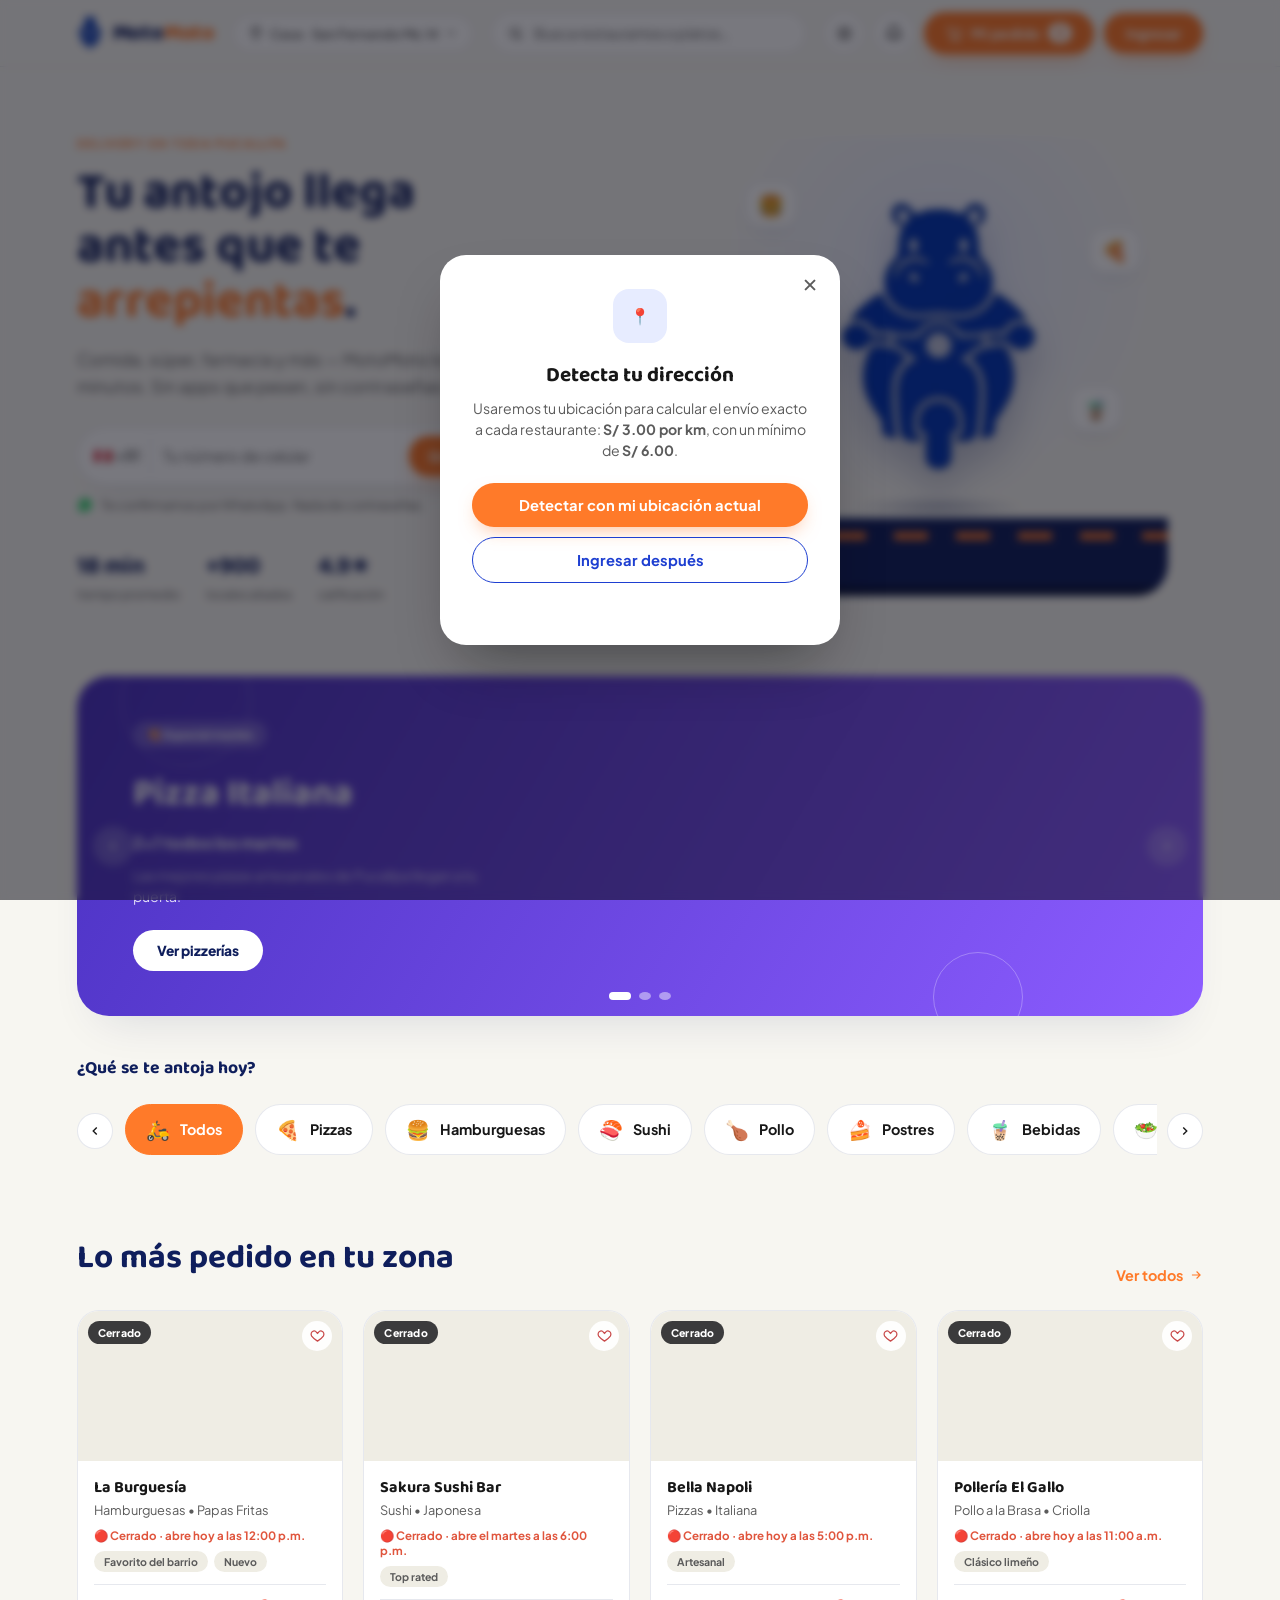
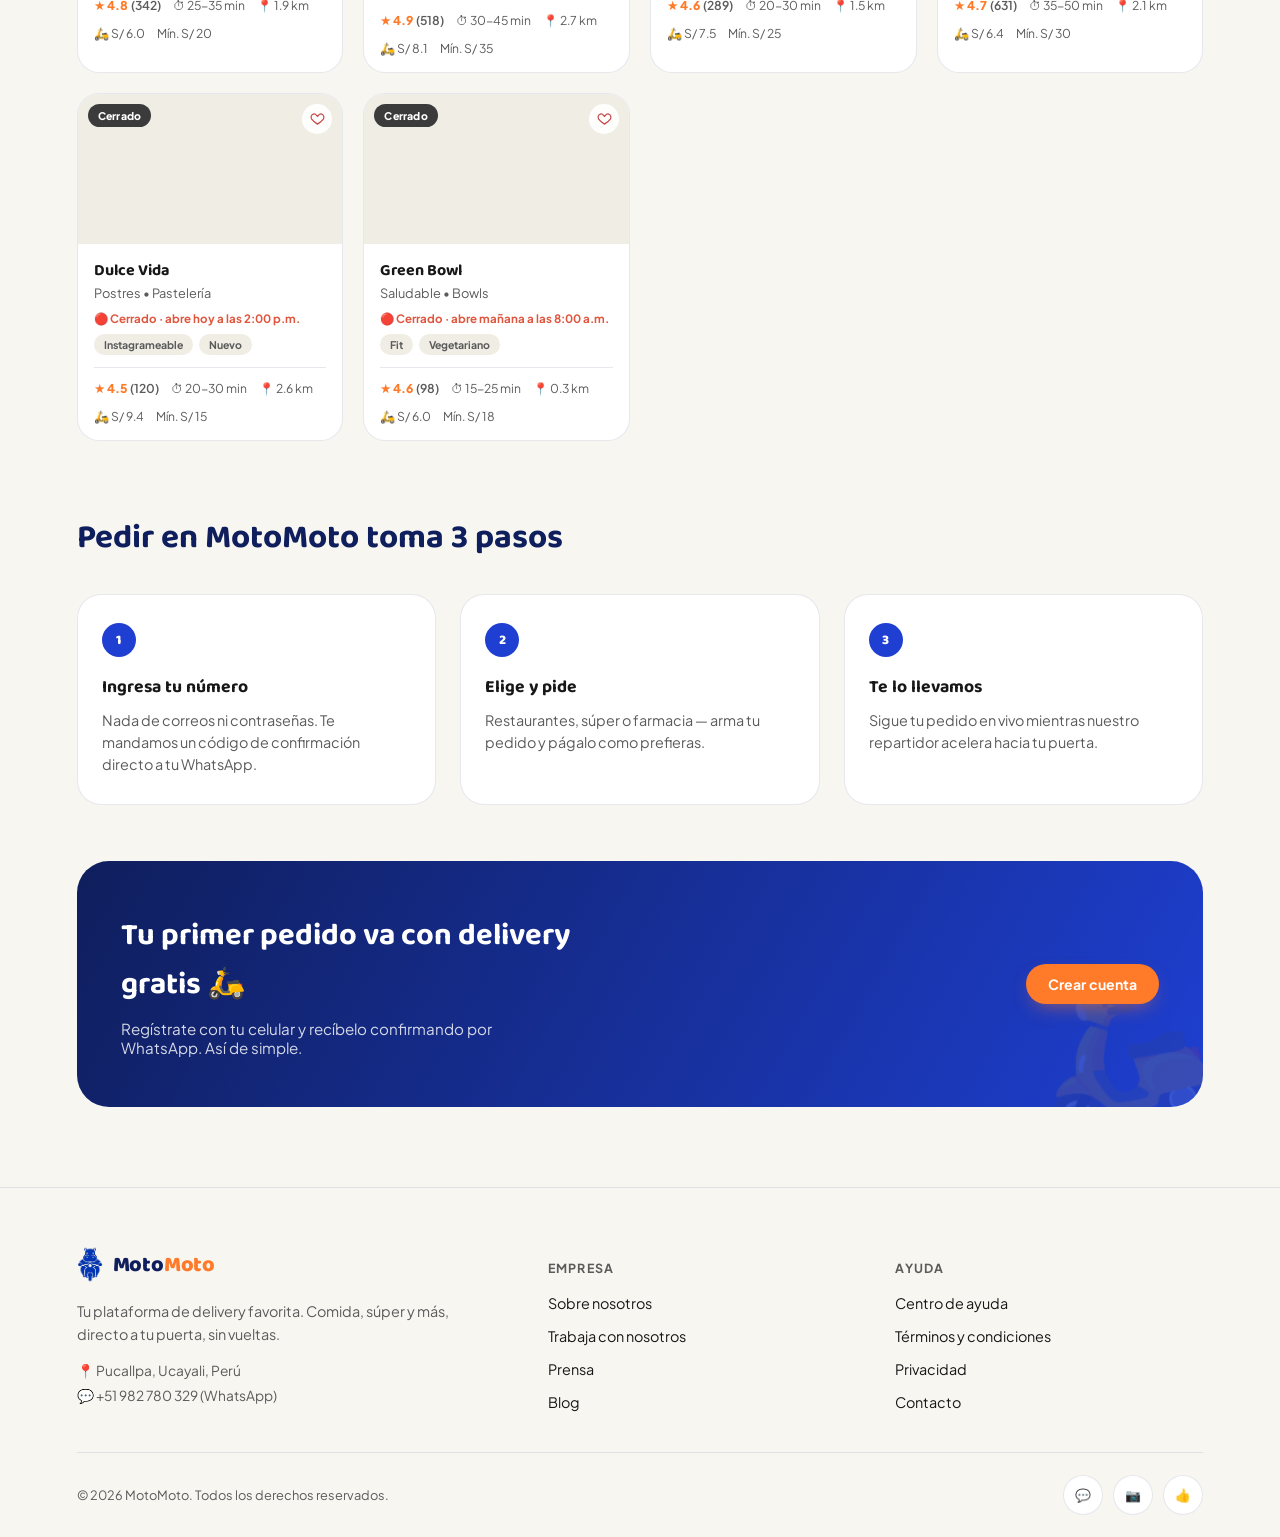
==== commit ac8fa580: "Restructuracion 1.2" ====
--- a/index.html
+++ b/index.html
@@ -15,833 +15,8 @@
 <link rel="stylesheet" href="https://cdnjs.cloudflare.com/ajax/libs/leaflet/1.9.4/leaflet.min.css">
 <script src="https://cdnjs.cloudflare.com/ajax/libs/leaflet/1.9.4/leaflet.min.js"></script>
 
-<style>
-  /* ============ TOKENS ============ */
-  :root{
-    --blue-900:#0F1E5C;
-    --blue-700:#1E3FD1;
-    --blue-600:#2C4FE8;
-    --blue-100:#E7ECFF;
-    --orange-600:#FF7A29;
-    --orange-500:#FF8F4D;
-    --whatsapp:#25D366;
-    --cream:#F7F6F1;
-    --cream-dim:#EFEDE4;
-    --ink:#171717;
-    --ink-soft:#5B5B5B;
-    --white:#FFFFFF;
-
-    --bg: var(--cream);
-    --bg-elevated: var(--white);
-    --bg-dim: var(--cream-dim);
-    --text: var(--ink);
-    --text-soft: var(--ink-soft);
-    --border: rgba(15,30,92,0.10);
-    --shadow: rgba(15,30,92,0.14);
-    --brand: var(--blue-700);
-    --brand-strong: var(--blue-900);
-    --accent: var(--orange-600);
-    --header-bg: rgba(247,246,241,0.86);
-    --chip-bg: var(--white);
-
-    --font-display:'Baloo 2', system-ui, sans-serif;
-    --font-body:'Plus Jakarta Sans', system-ui, sans-serif;
-  }
-
-  html[data-theme="dark"]{
-    --bg:#131315;
-    --bg-elevated:#1C1C1F;
-    --bg-dim:#212124;
-    --text:#ECECEE;
-    --text-soft:#9C9CA3;
-    --border: rgba(255,255,255,0.09);
-    --shadow: rgba(0,0,0,0.5);
-    --brand:#A7ABB6;
-    --brand-strong:#D6D7DC;
-    --accent: var(--orange-500);
-    --header-bg: rgba(19,19,21,0.86);
-    --chip-bg:#1C1C1F;
-  }
-
-  *{box-sizing:border-box;}
-  html{scroll-behavior:smooth;}
-  body{
-    margin:0;
-    background:var(--bg);
-    color:var(--text);
-    font-family:var(--font-body);
-    transition:background .4s ease, color .4s ease;
-    overflow-x:hidden;
-  }
-  img{max-width:100%; display:block;}
-  a{color:inherit; text-decoration:none;}
-  button{font-family:inherit; cursor:pointer;}
-  h1,h2,h3{font-family:var(--font-display); margin:0; color:var(--text);}
-  .eyebrow{
-    font-family:var(--font-body);
-    font-weight:700;
-    letter-spacing:.14em;
-    text-transform:uppercase;
-    font-size:.72rem;
-    color:var(--accent);
-  }
-  section{padding:0 6vw;}
-  .reveal{opacity:0; transform:translateY(24px); transition:opacity .7s ease, transform .7s ease;}
-  .reveal.in-view{opacity:1; transform:translateY(0);}
-
-  /* ============ HEADER ============ */
-  .site-header{
-    position:sticky; top:0; z-index:40;
-    backdrop-filter:blur(14px);
-    background:var(--header-bg);
-    border-bottom:1px solid var(--border);
-  }
-  .header-inner{
-    max-width:1280px; margin:0 auto;
-    display:flex; align-items:center; gap:18px;
-    padding:12px 6vw;
-  }
-  .brand{display:flex; align-items:center; gap:10px; flex-shrink:0;}
-  .brand img{height:42px; width:auto;}
-  .brand-word{font-family:var(--font-display); font-weight:800; font-size:1.35rem; color:var(--brand-strong); letter-spacing:-0.01em;}
-  .brand-word span{color:var(--accent);}
-
-  .location-picker{
-    display:flex; align-items:center; gap:6px;
-    background:var(--bg-elevated); border:1px solid var(--border);
-    padding:8px 14px; border-radius:999px;
-    font-size:.82rem; font-weight:600; color:var(--text-soft);
-    white-space:nowrap; flex-shrink:0;
-    transition:border-color .2s ease;
-  }
-  .location-picker:hover{border-color:var(--brand);}
-  .location-picker svg{flex-shrink:0;}
-
-  .search-bar{
-    flex:1; display:flex; align-items:center; gap:8px;
-    background:var(--bg-elevated); border:1px solid var(--border);
-    border-radius:999px; padding:9px 16px; min-width:0;
-  }
-  .search-bar input{
-    border:none; outline:none; background:transparent; width:100%;
-    font-family:var(--font-body); font-size:.9rem; color:var(--text);
-  }
-  .search-bar input::placeholder{color:var(--text-soft);}
-
-  .header-actions{display:flex; align-items:center; gap:10px; flex-shrink:0;}
-  .icon-btn{
-    position:relative;
-    display:grid; place-items:center;
-    width:40px; height:40px; border-radius:50%;
-    background:var(--bg-elevated); border:1px solid var(--border);
-    color:var(--text); transition:transform .25s ease, border-color .2s ease;
-  }
-  .icon-btn:hover{transform:translateY(-2px); border-color:var(--brand);}
-  .badge{
-    position:absolute; top:-2px; right:-2px;
-    background:var(--accent); color:#fff; font-size:.62rem; font-weight:800;
-    width:16px; height:16px; border-radius:50%; display:grid; place-items:center;
-  }
-  .theme-toggle svg{transition:transform .5s cubic-bezier(.4,0,.2,1);}
-  .theme-toggle .icon-moon{display:none;}
-  html[data-theme="dark"] .theme-toggle .icon-sun{display:none;}
-  html[data-theme="dark"] .theme-toggle .icon-moon{display:block;}
-
-  .btn{
-    border:none; border-radius:999px; font-weight:700; font-family:var(--font-body);
-    padding:11px 22px; font-size:.88rem; transition:transform .2s ease, box-shadow .2s ease, background .2s ease;
-    white-space:nowrap;
-  }
-  .btn-primary{background:var(--accent); color:#fff; box-shadow:0 8px 20px -8px rgba(255,122,41,0.6);}
-  .btn-primary:hover{transform:translateY(-2px); box-shadow:0 12px 24px -8px rgba(255,122,41,0.7);}
-  .btn-outline{background:transparent; border:1.5px solid var(--brand); color:var(--brand);}
-  .btn-outline:hover{background:var(--brand); color:#fff;}
-  .btn-ghost{background:var(--bg-elevated); color:var(--text); border:1px solid var(--border);}
-
-  /* ============ HERO ============ */
-  .hero{
-    max-width:1280px; margin:0 auto;
-    display:grid; grid-template-columns:1.05fr 1fr; align-items:center;
-    gap:40px; padding-top:64px; padding-bottom:40px;
-  }
-  .hero-copy h1{
-    font-size:clamp(2.2rem, 4vw, 3.4rem);
-    line-height:1.06; margin:14px 0 18px; color:var(--brand-strong);
-  }
-  .hero-copy h1 em{font-style:normal; color:var(--accent);}
-  .hero-copy p.lede{color:var(--text-soft); font-size:1.05rem; line-height:1.6; max-width:46ch; margin:0 0 26px;}
-
-  .quick-form{
-    display:flex; gap:10px; background:var(--bg-elevated); border:1px solid var(--border);
-    padding:8px; border-radius:999px; max-width:440px; box-shadow:0 14px 30px -18px var(--shadow);
-  }
-  .quick-form .cc{
-    display:flex; align-items:center; gap:6px; padding:0 10px 0 8px; font-weight:700; color:var(--text-soft);
-    border-right:1px solid var(--border); font-size:.9rem;
-  }
-  .quick-form input{
-    flex:1; border:none; outline:none; background:transparent; font-size:.95rem; color:var(--text);
-    font-family:var(--font-body); min-width:0;
-  }
-  .quick-form input::placeholder{color:var(--text-soft);}
-  .quick-form button{padding:11px 20px;}
-  .hint-row{display:flex; align-items:center; gap:8px; margin-top:12px; font-size:.8rem; color:var(--text-soft);}
-  .hint-row svg{flex-shrink:0; color:var(--whatsapp);}
-
-  .trust-row{display:flex; gap:26px; margin-top:34px; flex-wrap:wrap;}
-  .trust-item{display:flex; flex-direction:column;}
-  .trust-item strong{font-family:var(--font-display); font-size:1.5rem; color:var(--brand-strong);}
-  .trust-item span{font-size:.78rem; color:var(--text-soft);}
-
-  /* Hero visual / road scene */
-  .hero-visual{position:relative; display:flex; justify-content:center; align-items:flex-end; height:460px;}
-  .road-scene{
-    position:relative; width:100%; max-width:460px; height:100%;
-    display:flex; align-items:flex-end; justify-content:center;
-  }
-  .scene-clip{
-    position:absolute; inset:0; z-index:0;
-    display:flex; align-items:flex-end; justify-content:center;
-    overflow:hidden; border-radius:32px;
-    background:radial-gradient(circle at 50% 30%, var(--blue-100) 0%, transparent 60%);
-  }
-  html[data-theme="dark"] .scene-clip{
-    background:radial-gradient(circle at 50% 30%, rgba(124,147,255,0.14) 0%, transparent 60%);
-  }
-  /* El repartidor vive FUERA del contenedor con overflow:hidden, así el
-     mascotón siempre se ve completo sin que se le recorte la cabeza. */
-  .rider-wrap{
-    position:absolute; z-index:3; left:50%; bottom:86px;
-    transform:translateX(-50%);
-    animation:bounce 1.1s ease-in-out infinite;
-  }
-  .rider-wrap img{width:230px; max-height:340px; object-fit:contain; filter:drop-shadow(0 22px 18px rgba(15,30,92,0.28));}
-  .rider-shadow{
-    position:absolute; bottom:78px; left:50%; transform:translateX(-50%);
-    width:170px; height:22px; border-radius:50%;
-    background:radial-gradient(ellipse at center, rgba(15,30,92,0.28) 0%, transparent 72%);
-    animation:shadowPulse 1.1s ease-in-out infinite; z-index:2;
-  }
-  .road{
-    position:absolute; bottom:0; left:0; right:0; height:78px; z-index:1;
-    background:var(--brand-strong);
-  }
-  .road::before{
-    content:""; position:absolute; top:14px; left:0; right:0; height:8px;
-    background-image:repeating-linear-gradient(90deg, var(--accent) 0 34px, transparent 34px 62px);
-    animation:roadMove .7s linear infinite;
-    opacity:.9;
-  }
-  .road::after{
-    content:""; position:absolute; bottom:0; left:0; right:0; height:10px;
-    background:var(--brand-900, #0A143D);
-  }
-  .puff{
-    position:absolute; bottom:96px; width:16px; height:16px; border-radius:50%;
-    background:var(--text-soft); opacity:0; z-index:2;
-  }
-  .puff.p1{left:38%; animation:puff 1.1s ease-out infinite;}
-  .puff.p2{left:32%; animation:puff 1.1s ease-out infinite .55s;}
-  .food-chip{
-    position:absolute; background:var(--bg-elevated); border:1px solid var(--border);
-    border-radius:16px; padding:8px 12px; font-size:1.3rem; box-shadow:0 10px 24px -12px var(--shadow);
-    animation:floaty 3.4s ease-in-out infinite; z-index:4;
-  }
-  .food-chip.f1{top:10%; left:8%; animation-delay:.2s;}
-  .food-chip.f2{top:20%; right:6%; animation-delay:1s;}
-  .food-chip.f3{bottom:36%; right:10%; animation-delay:1.8s;}
-
-  @keyframes bounce{
-    0%,100%{transform:translateX(-50%) translateY(0) rotate(0deg);}
-    50%{transform:translateX(-50%) translateY(-14px) rotate(-1.5deg);}
-  }
-  @keyframes shadowPulse{
-    0%,100%{transform:translateX(-50%) scale(1); opacity:.6;}
-    50%{transform:translateX(-50%) scale(0.82); opacity:.35;}
-  }
-  @keyframes roadMove{
-    from{background-position-x:0;}
-    to{background-position-x:-96px;}
-  }
-  @keyframes puff{
-    0%{opacity:0; transform:translateY(0) scale(0.4);}
-    30%{opacity:.55;}
-    100%{opacity:0; transform:translateY(-34px) scale(1.3);}
-  }
-  @keyframes floaty{
-    0%,100%{transform:translateY(0);}
-    50%{transform:translateY(-10px);}
-  }
-
-  /* ============ PROMO CAROUSEL ============ */
-  .promo{max-width:1280px; margin:34px auto 0;}
-  .promo-carousel{position:relative; border-radius:32px; overflow:hidden; height:340px; box-shadow:0 24px 48px -24px var(--shadow);}
-  .promo-track{position:relative; width:100%; height:100%;}
-  .promo-slide{
-    position:absolute; inset:0; opacity:0; pointer-events:none; z-index:1;
-    display:grid; grid-template-columns:1.05fr 1fr; align-items:center; gap:20px;
-    padding:44px 56px; color:#fff; overflow:hidden;
-    transition:opacity .65s ease;
-  }
-  .promo-slide.active{opacity:1; pointer-events:auto; z-index:2;}
-  .promo-deco{position:absolute; border:1.5px solid rgba(255,255,255,.28); border-radius:50%; animation:floaty 6s ease-in-out infinite;}
-  .promo-deco.d1{width:130px; height:130px; top:-40px; left:44px;}
-  .promo-deco.d2{width:90px; height:90px; bottom:-26px; right:180px; animation-delay:1.2s;}
-  .promo-copy{position:relative; z-index:2;}
-  .promo-badge{
-    display:inline-flex; align-items:center; gap:6px; background:rgba(255,255,255,.2);
-    padding:6px 14px; border-radius:999px; font-size:.72rem; font-weight:800; margin-bottom:16px;
-  }
-  .promo-copy h3{font-size:clamp(1.5rem,3vw,2.3rem); margin:0 0 8px; color:#fff;}
-  .promo-copy .promo-subtitle{font-weight:800; font-size:1.02rem; margin-bottom:10px; opacity:.95;}
-  .promo-copy p{margin:0 0 22px; font-size:.88rem; opacity:.82; max-width:38ch; line-height:1.5;}
-  .promo-cta{background:#fff; color:var(--brand-strong); border-radius:999px; padding:12px 24px; font-weight:800; font-size:.86rem;}
-  .promo-media{position:relative; z-index:2; height:100%; display:flex; align-items:center; justify-content:center;}
-  .promo-media img{width:100%; max-width:250px; aspect-ratio:1/1; object-fit:cover; border-radius:24px; box-shadow:0 26px 44px -16px rgba(0,0,0,.45);}
-  .promo-arrow{
-    position:absolute; top:50%; transform:translateY(-50%); z-index:5;
-    width:40px; height:40px; border-radius:50%; border:none; color:#fff;
-    background:rgba(255,255,255,.2); backdrop-filter:blur(6px);
-    display:grid; place-items:center; transition:background .2s ease, transform .2s ease;
-  }
-  .promo-arrow:hover{background:rgba(255,255,255,.35); transform:translateY(-50%) scale(1.06);}
-  .promo-arrow.prev{left:16px;}
-  .promo-arrow.next{right:16px;}
-  .promo-dots{position:absolute; bottom:16px; left:50%; transform:translateX(-50%); display:flex; gap:8px; z-index:5;}
-  .promo-dot{width:8px; height:8px; border-radius:50%; background:rgba(255,255,255,.45); cursor:pointer; transition:all .3s ease; border:none;}
-  .promo-dot.active{width:22px; border-radius:6px; background:#fff;}
-
-  /* ============ CATEGORIES ============ */
-  .categories{max-width:1280px; margin:0 auto; padding-top:38px; padding-bottom:10px;}
-  .cat-title{font-size:1.1rem; margin-bottom:16px; color:var(--brand-strong);}
-  .chip-nav{position:relative; display:flex; align-items:center; gap:10px;}
-  .chip-arrow{
-    flex-shrink:0; width:36px; height:36px; border-radius:50%;
-    background:var(--bg-elevated); border:1px solid var(--border); color:var(--text);
-    display:grid; place-items:center; transition:transform .2s ease, border-color .2s ease;
-  }
-  .chip-arrow:hover{transform:translateY(-2px); border-color:var(--brand);}
-  .chip-row{
-    flex:1; min-width:0; display:flex; gap:12px; overflow-x:auto; padding:6px 2px 10px;
-    scrollbar-width:none;
-  }
-  .chip-row::-webkit-scrollbar{display:none;}
-  .chip{
-    flex-shrink:0; display:flex; align-items:center; gap:10px; cursor:pointer;
-    background:var(--chip-bg); border:1px solid var(--border);
-    padding:12px 20px; border-radius:999px; font-weight:700; font-size:.9rem;
-    transition:transform .22s ease, box-shadow .22s ease, border-color .22s ease, background .22s ease, color .22s ease;
-  }
-  .chip:hover{transform:translateY(-4px); box-shadow:0 14px 26px -16px var(--shadow); border-color:var(--brand);}
-  .chip.active{background:var(--accent); border-color:var(--accent); color:#fff;}
-  .chip .emoji{font-size:1.2rem;}
-
-  /* ============ FEATURED ============ */
-  .featured{max-width:1280px; margin:0 auto; padding-top:56px;}
-  .section-head{display:flex; align-items:flex-end; justify-content:space-between; margin-bottom:26px; gap:16px; flex-wrap:wrap;}
-  .section-head h2{font-size:clamp(1.5rem,2.6vw,2.1rem); color:var(--brand-strong);}
-  .see-all{font-weight:700; color:var(--accent); font-size:.9rem; display:flex; align-items:center; gap:6px;}
-
-  /* auto-fill (no auto-fit) evita que 1 o 2 tarjetas se estiren a lo ancho
-     de toda la fila: las columnas "vacías" siguen contando para repartir
-     el espacio, así las tarjetas mantienen un tamaño normal siempre. */
-  .card-grid{display:grid; grid-template-columns:repeat(auto-fill, minmax(240px, 1fr)); gap:20px; justify-content:start;}
-  .r-card{
-    background:var(--bg-elevated); border:1px solid var(--border); border-radius:22px;
-    overflow:hidden; transition:transform .3s ease, box-shadow .3s ease;
-  }
-  .r-card:hover{transform:translateY(-8px); box-shadow:0 24px 40px -20px var(--shadow);}
-  .r-thumb{height:150px; position:relative; overflow:hidden; background:var(--bg-dim);}
-  .r-thumb img{width:100%; height:100%; object-fit:cover; display:block; transition:transform .45s ease;}
-  .r-card:hover .r-thumb img{transform:scale(1.07);}
-  .r-badge{
-    position:absolute; top:10px; left:10px; color:#fff;
-    font-size:.66rem; font-weight:800; padding:5px 10px; border-radius:999px; letter-spacing:.01em;
-  }
-  .r-badge.off{background:#E0553D;}
-  .r-badge.free{background:#25AE60;}
-  .r-badge.combo{background:var(--accent);}
-  .r-badge.feat{background:#F5A623; color:#3A2600;}
-  .r-fav{
-    position:absolute; top:10px; right:10px; width:30px; height:30px; border-radius:50%;
-    background:rgba(255,255,255,.94); border:none; display:grid; place-items:center;
-    color:#c94b4b; transition:transform .2s ease;
-  }
-  .r-fav:hover{transform:scale(1.1);}
-  .r-fav.active svg{fill:#E0553D; stroke:#E0553D;}
-  .r-body{padding:14px 16px 16px;}
-  .r-body h3{font-size:1rem; margin-bottom:2px;}
-  .r-sub{font-size:.8rem; color:var(--text-soft); margin:0 0 10px;}
-  .r-tags{display:flex; gap:6px; flex-wrap:wrap; margin-bottom:12px;}
-  .r-tag{font-size:.66rem; font-weight:700; background:var(--bg-dim); color:var(--text-soft); padding:4px 10px; border-radius:999px;}
-  .r-meta{
-    display:flex; align-items:center; gap:12px; font-size:.76rem; color:var(--text-soft);
-    padding-top:12px; border-top:1px solid var(--border); flex-wrap:wrap;
-  }
-  .r-meta .rating{color:var(--accent); font-weight:800; display:flex; align-items:center; gap:3px;}
-  .r-meta .m-item{display:flex; align-items:center; gap:4px;}
-
-  /* ============ HOW IT WORKS ============ */
-  .how{max-width:1280px; margin:0 auto; padding-top:70px;}
-  .how-grid{display:grid; grid-template-columns:repeat(auto-fit, minmax(220px,1fr)); gap:24px; margin-top:30px;}
-  .how-step{
-    background:var(--bg-elevated); border:1px solid var(--border); border-radius:24px;
-    padding:28px 24px; position:relative; transition:transform .3s ease;
-  }
-  .how-step:hover{transform:translateY(-6px);}
-  .how-num{
-    font-family:var(--font-display); font-weight:800; font-size:.85rem;
-    color:#fff; background:var(--brand); width:34px; height:34px; border-radius:50%;
-    display:grid; place-items:center; margin-bottom:16px;
-  }
-  .how-step h3{font-size:1.1rem; margin-bottom:8px;}
-  .how-step p{margin:0; color:var(--text-soft); font-size:.9rem; line-height:1.55;}
-
-  /* ============ APP CTA ============ */
-  .app-cta{max-width:1280px; margin:56px auto 0; padding:0 6vw;}
-  .cta-banner{
-    background:linear-gradient(120deg, var(--brand-strong), var(--brand));
-    border-radius:32px; padding:50px 44px; color:#fff;
-    display:flex; align-items:center; justify-content:space-between; gap:30px;
-    position:relative; overflow:hidden;
-  }
-  .cta-banner::before{
-    content:"🛵"; position:absolute; font-size:9rem; opacity:.12; right:-10px; bottom:-30px; transform:rotate(-8deg);
-  }
-  .cta-banner h2{color:#fff; font-size:clamp(1.4rem,2.4vw,2rem); max-width:26ch;}
-  .cta-banner p{color:rgba(255,255,255,.82); margin:10px 0 0; max-width:40ch; font-size:.95rem;}
-  .cta-actions{display:flex; gap:12px; flex-shrink:0; position:relative; z-index:2;}
-
-  /* ============ FOOTER ============ */
-  .site-footer{margin-top:80px; border-top:1px solid var(--border); padding:56px 6vw 0;}
-  .footer-inner{max-width:1280px; margin:0 auto; display:grid; grid-template-columns:minmax(240px,1.4fr) minmax(140px,1fr) minmax(140px,1fr); gap:40px;}
-  .footer-brand .brand{margin-bottom:14px;}
-  .footer-brand p{color:var(--text-soft); font-size:.9rem; line-height:1.6; max-width:36ch;}
-  .footer-contact{display:flex; flex-direction:column; gap:8px; margin-top:16px; font-size:.86rem; color:var(--text-soft);}
-  .footer-contact span{display:flex; align-items:center; gap:8px;}
-  .footer-col h4{font-size:.78rem; letter-spacing:.1em; text-transform:uppercase; color:var(--text-soft); margin-bottom:16px;}
-  .footer-col ul{list-style:none; padding:0; margin:0; display:flex; flex-direction:column; gap:12px;}
-  .footer-col a{font-size:.9rem; color:var(--text); transition:color .2s ease;}
-  .footer-col a:hover{color:var(--accent);}
-  .footer-bottom{
-    max-width:1280px; margin:40px auto 0; padding:22px 0; border-top:1px solid var(--border);
-    display:flex; justify-content:space-between; align-items:center; flex-wrap:wrap; gap:12px;
-    font-size:.8rem; color:var(--text-soft);
-  }
-  .footer-social{display:flex; gap:10px;}
-
-  /* ============ MODAL ============ */
-  .modal-backdrop{
-    position:fixed; inset:0; background:rgba(10,10,20,.55); backdrop-filter:blur(4px);
-    display:flex; align-items:center; justify-content:center; z-index:100;
-    opacity:0; pointer-events:none; transition:opacity .25s ease;
-  }
-  .modal-backdrop.open{opacity:1; pointer-events:auto;}
-  .modal{
-    background:var(--bg-elevated); border-radius:26px; padding:34px 32px; width:min(400px, 90vw);
-    box-shadow:0 30px 60px -20px rgba(0,0,0,.4); position:relative;
-    transform:translateY(16px) scale(.97); transition:transform .28s ease;
-  }
-  .modal-backdrop.open .modal{transform:translateY(0) scale(1);}
-  .modal-close{position:absolute; top:16px; right:16px; background:none; border:none; color:var(--text-soft); font-size:1.2rem;}
-  .modal-icon{width:54px; height:54px; border-radius:16px; background:var(--blue-100); display:grid; place-items:center; margin-bottom:16px;}
-  html[data-theme="dark"] .modal-icon{background:rgba(124,147,255,0.14);}
-  .modal h3{font-size:1.3rem; margin-bottom:6px;}
-  .modal p.sub{color:var(--text-soft); font-size:.88rem; margin:0 0 22px; line-height:1.5;}
-  .modal .field{
-    display:flex; align-items:center; gap:8px; border:1.5px solid var(--border); border-radius:14px;
-    padding:12px 14px; margin-bottom:14px;
-  }
-  .modal .field input{border:none; outline:none; background:transparent; width:100%; font-size:.95rem; color:var(--text); font-family:var(--font-body);}
-  .modal .field .cc{font-weight:700; color:var(--text-soft); border-right:1px solid var(--border); padding-right:10px;}
-  .modal .btn{width:100%; padding:13px; font-size:.92rem;}
-  .otp-row{display:flex; gap:8px; margin-bottom:16px;}
-  .otp-row input{
-    width:100%; text-align:center; font-size:1.2rem; font-weight:700; padding:12px 0;
-    border:1.5px solid var(--border); border-radius:12px; background:transparent; color:var(--text);
-    font-family:var(--font-body);
-  }
-  .otp-row input:focus{outline:none; border-color:var(--brand);}
-  .resend{text-align:center; font-size:.82rem; color:var(--text-soft); margin-top:6px;}
-  .resend button{background:none; border:none; color:var(--accent); font-weight:700; padding:0;}
-  .modal-step{display:none;}
-  .modal-step.active{display:block;}
-  .form-msg{font-size:.8rem; color:var(--whatsapp); margin:-6px 0 14px; display:none; align-items:center; gap:6px;}
-  .form-msg.show{display:flex;}
-
-  /* ============ MENU MODAL & CART MODAL ============ */
-  .modal-lg{width:min(560px, 92vw); max-height:86vh; display:flex; flex-direction:column; padding:0; overflow:hidden;}
-  .sheet-head{
-    padding:24px 26px 18px; border-bottom:1px solid var(--border); flex-shrink:0; position:relative;
-  }
-  .sheet-head .modal-close{top:20px; right:20px;}
-  .sheet-body{flex:1; overflow-y:auto; padding:6px 26px 10px;}
-  .sheet-empty{padding:60px 10px; text-align:center; color:var(--text-soft);}
-  .sheet-empty .big-emoji{font-size:2.4rem; display:block; margin-bottom:10px;}
-  .sheet-foot{border-top:1px solid var(--border); padding:18px 26px 24px; flex-shrink:0; background:var(--bg-elevated);}
-
-  /* ---- Carrito como panel lateral (no modal centrado) ---- */
-  #cart-backdrop{justify-content:flex-end; align-items:stretch; background:rgba(10,10,20,.42);}
-  #cart-backdrop .modal{
-    width:min(430px, 92vw); max-width:430px; height:100%; max-height:100vh;
-    border-radius:0; transform:translateX(100%); box-shadow:-24px 0 50px -20px rgba(0,0,0,.35);
-  }
-  #cart-backdrop.open .modal{transform:translateX(0);}
-  #cart-backdrop .sheet-head{padding-top:22px;}
-
-  /* ---- Vista de menú en la misma página (no modal) ---- */
-  .menu-page{max-width:1000px; margin:0 auto; padding-top:34px; padding-bottom:60px;}
-  .mv-topbar{display:flex; align-items:center; gap:16px; margin-bottom:22px;}
-  .mv-back{
-    display:flex; align-items:center; gap:6px; background:var(--bg-elevated); border:1px solid var(--border);
-    padding:9px 16px; border-radius:999px; font-weight:700; font-size:.84rem; color:var(--text); flex-shrink:0;
-    transition:border-color .2s ease;
-  }
-  .mv-back:hover{border-color:var(--accent);}
-  .mv-topbar h2{font-size:1.5rem; color:var(--brand-strong);}
-  .mv-rest-strip{display:flex; align-items:center; gap:14px; margin-bottom:26px; color:var(--text-soft); font-size:.85rem; flex-wrap:wrap;}
-  .mv-rest-strip img{width:44px; height:44px; border-radius:12px; object-fit:cover;}
-
-  /* ---- Tabs de categorías (Comidas, Bebidas, Postres…) ---- */
-  .mv-cat-tabs{
-    display:flex; gap:26px; overflow-x:auto; padding-bottom:12px; margin-bottom:24px;
-    border-bottom:1px solid var(--border); scrollbar-width:none;
-  }
-  .mv-cat-tabs::-webkit-scrollbar{display:none;}
-  .mv-cat-tab{
-    flex-shrink:0; background:none; border:none; padding:6px 2px 14px; font-weight:700; font-size:.88rem;
-    color:var(--text-soft); position:relative; white-space:nowrap; font-family:var(--font-body); transition:color .2s ease;
-  }
-  .mv-cat-tab:hover{color:var(--text);}
-  .mv-cat-tab.active{color:var(--accent);}
-  .mv-cat-tab.active::after{
-    content:''; position:absolute; left:0; right:0; bottom:-1px; height:3px; border-radius:3px; background:var(--accent);
-  }
-  .dish-cat-tag{
-    display:inline-block; font-size:.62rem; font-weight:800; letter-spacing:.03em; text-transform:uppercase;
-    color:var(--accent); background:rgba(255,122,41,.12); padding:3px 9px; border-radius:999px; margin-bottom:7px;
-  }
-
-  /* ---- Platos en cuadrícula de tarjetas ---- */
-  .mv-dish-list{display:grid; grid-template-columns:repeat(auto-fill, minmax(230px, 1fr)); gap:20px; justify-content:start;}
-  .dish-row{
-    display:flex; flex-direction:column; border-radius:22px; overflow:hidden;
-    background:var(--bg-elevated); border:1px solid var(--border);
-    box-shadow:0 10px 24px -18px var(--shadow); transition:transform .25s ease, box-shadow .25s ease;
-  }
-  .dish-row:hover{transform:translateY(-6px); box-shadow:0 20px 36px -20px var(--shadow);}
-  .dish-thumb{width:100%; height:150px; object-fit:cover; flex-shrink:0; background:var(--bg-dim);}
-  .dish-body{padding:14px 16px 16px; display:flex; flex-direction:column; flex:1;}
-  .dish-body h4{font-family:var(--font-body); font-weight:700; font-size:.96rem; margin:0 0 4px; color:var(--text);}
-  .dish-body .dish-desc{font-size:.78rem; color:var(--text-soft); margin:0 0 14px; line-height:1.4; flex:1;}
-  .dish-bottom{display:flex; align-items:center; justify-content:space-between; gap:10px;}
-  .dish-price{font-weight:800; font-size:.98rem; color:var(--brand-strong);}
-  html[data-theme="dark"] .dish-price{color:var(--brand-strong);}
-
-  .stepper{display:flex; align-items:center; gap:0; flex-shrink:0;}
-  .stepper button{
-    width:28px; height:28px; border-radius:50%; border:1.5px solid var(--border); background:var(--bg-elevated);
-    color:var(--accent); font-weight:800; font-size:1rem; display:grid; place-items:center; line-height:1; transition:border-color .2s ease, background .2s ease, color .2s ease;
-  }
-  .stepper button:hover{border-color:var(--accent); background:var(--accent); color:#fff;}
-  .stepper button.remove-btn{color:#E0553D;}
-  .stepper button.remove-btn:hover{border-color:#E0553D; background:#E0553D; color:#fff;}
-  .stepper .qty{width:30px; text-align:center; font-weight:800; font-size:.9rem;}
-  .add-btn{
-    display:flex; align-items:center; gap:6px; border:none; color:#fff; background:var(--accent);
-    border-radius:999px; padding:9px 18px; font-weight:800; font-size:.82rem; flex-shrink:0; transition:transform .2s ease, box-shadow .2s ease, background .2s ease;
-    box-shadow:0 8px 18px -10px rgba(255,122,41,.55);
-  }
-  .add-btn:hover{background:var(--orange-500); transform:translateY(-1px);}
-
-  .cart-group{margin-bottom:22px;}
-  .cart-group-head{display:flex; align-items:center; justify-content:space-between; margin-bottom:6px; padding-top:14px;}
-  .cart-group-head .g-name{display:flex; align-items:center; gap:8px; font-family:var(--font-display); font-weight:700; font-size:.98rem; color:var(--brand-strong);}
-  .cart-group-head .g-fee{font-size:.76rem; font-weight:700; color:var(--text-soft);}
-  .cart-row{display:flex; align-items:center; gap:12px; padding:12px 0; border-bottom:1px solid var(--border);}
-  .cart-row:last-child{border-bottom:none;}
-  .cart-row img{width:46px; height:46px; border-radius:12px; object-fit:cover; flex-shrink:0; background:var(--bg-dim);}
-  .cart-row .cart-item-name{font-weight:700; font-size:.86rem; margin:0 0 2px;}
-  .cart-row .cart-item-price{font-size:.78rem; color:var(--text-soft);}
-
-  .cart-note{margin-top:18px; padding-top:16px; border-top:1px solid var(--border);}
-  .cart-note label{display:block; font-size:.8rem; font-weight:700; color:var(--text-soft); margin-bottom:8px;}
-  .cart-note textarea{
-    width:100%; resize:vertical; min-height:56px; border:1.5px solid var(--border); border-radius:14px;
-    padding:11px 13px; font-family:var(--font-body); font-size:.85rem; color:var(--text); background:var(--bg-dim);
-    outline:none;
-  }
-  .cart-note textarea:focus{border-color:var(--brand);}
-
-  .sum-row{display:flex; justify-content:space-between; align-items:center; font-size:.86rem; color:var(--text-soft); padding:4px 0;}
-  .sum-row.total{font-size:1.05rem; font-weight:800; color:var(--text); padding-top:10px; margin-top:6px; border-top:1px dashed var(--border);}
-  .sum-row strong{color:var(--text); font-weight:700;}
-
-  /* ---- Botón "Mi pedido" del header ---- */
-  .cart-btn{display:flex; align-items:center; gap:8px;}
-  .cart-count{
-    background:rgba(255,255,255,.92); color:var(--accent); font-weight:800; font-size:.72rem;
-    padding:2px 8px; border-radius:999px; min-width:20px; text-align:center; line-height:1.4;
-  }
-
-  /* ---- Vista: Mis direcciones ---- */
-  .addr-page{max-width:640px; margin:0 auto; padding-top:34px; padding-bottom:60px;}
-  .addr-search{
-    display:flex; align-items:center; gap:10px; background:var(--bg-elevated); border:1px solid var(--border);
-    border-radius:16px; padding:13px 16px; margin-bottom:22px;
-  }
-  .addr-search input{border:none; outline:none; background:transparent; width:100%; font-size:.92rem; color:var(--text); font-family:var(--font-body);}
-  .addr-list{display:flex; flex-direction:column; gap:2px; margin-bottom:26px;}
-  .addr-item{
-    display:flex; align-items:center; gap:14px; padding:16px 4px; border-bottom:1px solid var(--border); cursor:pointer;
-  }
-  .addr-item:hover .addr-title{color:var(--accent);}
-  .addr-pin{width:38px; height:38px; border-radius:12px; background:var(--bg-dim); display:grid; place-items:center; flex-shrink:0; color:var(--accent); font-size:1.1rem;}
-  .addr-item.active .addr-pin{background:var(--accent); color:#fff;}
-  .addr-info{flex:1; min-width:0;}
-  .addr-title{font-weight:700; font-size:.92rem; margin:0 0 4px; color:var(--text); transition:color .2s ease;}
-  .addr-sub{font-size:.78rem; color:var(--text-soft); margin:0;}
-  .addr-ref{font-size:.74rem; color:var(--accent); margin:2px 0 0; font-weight:700;}
-  .addr-badge{
-    display:inline-block; margin-top:6px; font-size:.68rem; font-weight:800; padding:2px 9px; border-radius:999px;
-    background:var(--bg-dim); color:var(--text-soft);
-  }
-  .addr-item.active .addr-badge{background:var(--accent); color:#fff;}
-  .addr-check{width:20px; height:20px; border-radius:50%; border:2px solid var(--border); flex-shrink:0;}
-  .addr-item.active .addr-check{border-color:var(--accent); background:var(--accent); position:relative;}
-  .addr-item.active .addr-check::after{content:''; position:absolute; inset:4px; border-radius:50%; background:#fff;}
-  .addr-empty{padding:30px 10px; text-align:center; color:var(--text-soft); font-size:.86rem;}
-
-  /* ---- Vista: Confirmar dirección (mapa real) ---- */
-  .map-page{max-width:640px; margin:0 auto; padding-top:34px; padding-bottom:60px;}
-  .map-shell{
-    position:relative; width:100%; height:min(52vh, 420px); border-radius:22px; overflow:hidden;
-    border:1px solid var(--border); box-shadow:0 10px 24px -18px var(--shadow); background:var(--bg-dim);
-  }
-  .map-shell #confirm-map{width:100%; height:100%;}
-  .map-pin-fixed{
-    position:absolute; top:50%; left:50%; transform:translate(-50%, -100%); z-index:500;
-    font-size:2.4rem; filter:drop-shadow(0 6px 10px rgba(0,0,0,.35)); pointer-events:none;
-  }
-  .map-locate-btn{
-    position:absolute; right:14px; bottom:14px; z-index:500; width:46px; height:46px; border-radius:50%;
-    background:var(--bg-elevated); border:1px solid var(--border); display:grid; place-items:center;
-    color:var(--accent); box-shadow:0 8px 18px -10px var(--shadow);
-  }
-  .map-confirm-card{
-    background:var(--bg-elevated); border:1px solid var(--border); border-radius:20px; padding:20px;
-    margin-top:18px; box-shadow:0 10px 24px -18px var(--shadow);
-  }
-  .map-confirm-card .mc-head{display:flex; gap:14px; align-items:flex-start;}
-  .map-confirm-card .mc-icon{
-    width:40px; height:40px; border-radius:50%; background:var(--bg-dim); color:var(--accent);
-    display:grid; place-items:center; flex-shrink:0; font-size:1.1rem;
-  }
-  .map-confirm-card h4{font-size:.98rem; margin:0 0 3px;}
-  .map-confirm-card p{font-size:.8rem; color:var(--text-soft); margin:0; line-height:1.4;}
-  .map-confirm-card .mc-divider{border-top:1px solid var(--border); margin:16px 0;}
-  .map-confirm-card .mc-city{font-size:.76rem; font-weight:800; color:var(--accent); text-transform:uppercase; letter-spacing:.03em;}
-  .map-confirm-card .mc-address{font-weight:700; font-size:.96rem; margin:2px 0 0;}
-  .mc-label{display:block; font-size:.78rem; font-weight:700; color:var(--text-soft); margin:14px 0 6px;}
-  .map-confirm-card .mc-field{
-    display:flex; align-items:center; gap:8px; border:1.5px solid var(--border); border-radius:14px;
-    padding:11px 13px; margin:0;
-  }
-  .map-confirm-card .mc-field input{border:none; outline:none; background:transparent; width:100%; font-size:.88rem; color:var(--text); font-family:var(--font-body);}
-  .map-confirm-card .mc-field:focus-within{border-color:var(--brand);}
-  .mc-hint{font-size:.74rem; color:var(--text-soft); margin:10px 0 0; line-height:1.4;}
-
-  /* ============ BUSCADOR ============ */
-  .search-trigger-mobile{display:none;}
-  .search-overlay{
-    position:fixed; inset:0; z-index:200; background:rgba(0,0,0,0.4);
-    display:none; align-items:flex-start; justify-content:center;
-    padding:86px 16px 16px;
-  }
-  .search-overlay.open{display:flex;}
-  .search-panel{
-    width:min(760px, 100%); max-height:80vh;
-    background:var(--bg-elevated); border:1px solid var(--border); border-radius:22px;
-    box-shadow:0 30px 70px -20px var(--shadow);
-    display:flex; flex-direction:column; overflow:hidden;
-  }
-  .search-top{
-    display:flex; align-items:center; gap:10px; padding:16px 18px;
-    border-bottom:1px solid var(--border); flex-shrink:0;
-  }
-  .search-back{
-    display:none; background:none; border:none; color:var(--text); cursor:pointer;
-    padding:6px; flex-shrink:0; border-radius:50%;
-  }
-  .search-input-wrap{
-    flex:1; min-width:0; display:flex; align-items:center; gap:9px;
-    background:var(--bg-dim); border:1.5px solid var(--border); border-radius:999px; padding:10px 16px;
-  }
-  .search-input-wrap:focus-within{border-color:var(--brand);}
-  .search-input-wrap svg{color:var(--text-soft); flex-shrink:0;}
-  .search-input-wrap input{
-    flex:1; min-width:0; border:none; outline:none; background:transparent; color:var(--text);
-    font-family:var(--font-body); font-size:.95rem;
-  }
-  .search-clear{background:none; border:none; color:var(--text-soft); cursor:pointer; font-size:1rem; padding:4px; flex-shrink:0;}
-  .search-body{padding:18px; overflow-y:auto;}
-  .search-empty{
-    text-align:center; color:var(--text-soft); font-size:.88rem; padding:36px 10px; line-height:1.5;
-  }
-  .search-section-head{display:flex; align-items:center; justify-content:space-between; gap:12px; margin:22px 0 12px;}
-  .search-section-title{font-family:var(--font-display); font-size:1.05rem; margin:22px 0 12px;}
-  .search-body > .search-rest-list:first-child ~ .search-section-title,
-  .search-body > .search-section-title:first-child{margin-top:0;}
-  .search-section-head .search-section-title{margin:0;}
-  .search-filters{display:flex; gap:8px;}
-  .search-filters select{
-    appearance:none; background:var(--bg-dim); border:1px solid var(--border); color:var(--text);
-    font-family:var(--font-body); font-size:.78rem; font-weight:700; padding:8px 26px 8px 12px; border-radius:999px;
-    cursor:pointer;
-    background-image:url("data:image/svg+xml,%3Csvg xmlns='http://www.w3.org/2000/svg' width='10' height='10' viewBox='0 0 24 24' fill='none' stroke='%23999' stroke-width='3'%3E%3Cpath d='M6 9l6 6 6-6'/%3E%3C/svg%3E");
-    background-repeat:no-repeat; background-position:right 10px center;
-  }
-  .search-rest-list{display:flex; flex-direction:column; gap:10px;}
-  .search-rest-item{
-    display:flex; gap:12px; align-items:center; text-align:left; width:100%;
-    background:var(--bg-dim); border:1px solid var(--border); border-radius:16px; padding:10px; cursor:pointer;
-    font-family:var(--font-body); transition:border-color .15s ease;
-  }
-  .search-rest-item:hover{border-color:var(--brand);}
-  .search-rest-item img{width:64px; height:64px; border-radius:12px; object-fit:cover; flex-shrink:0; background:var(--bg-elevated);}
-  .search-rest-info h4{font-size:.92rem; margin:0 0 2px; color:var(--text);}
-  .search-rest-info p{font-size:.76rem; color:var(--text-soft); margin:0 0 6px;}
-  .search-rest-meta{display:flex; gap:10px; font-size:.72rem; color:var(--text-soft); font-weight:700; flex-wrap:wrap;}
-  .search-prod-group{margin-bottom:18px;}
-  .search-prod-group-header{
-    display:flex; align-items:center; gap:9px; width:100%; background:none; border:none; cursor:pointer;
-    padding:4px 2px 10px; font-family:var(--font-body); color:var(--text); text-align:left;
-  }
-  .search-prod-group-header img{width:30px; height:30px; border-radius:50%; object-fit:cover; flex-shrink:0; background:var(--bg-dim);}
-  .search-prod-group-header h4{font-size:.9rem; margin:0; flex:1; min-width:0;}
-  .search-prod-group-header span{font-size:.76rem; color:var(--text-soft); font-weight:700; flex-shrink:0;}
-  .search-prod-group-header svg{color:var(--text-soft); flex-shrink:0;}
-  .search-prod-row{
-    display:flex; gap:12px; overflow-x:auto; padding-bottom:4px; scroll-snap-type:x proximity;
-    -webkit-overflow-scrolling:touch;
-  }
-  .search-prod-row::-webkit-scrollbar{height:0;}
-  .search-dish-card{
-    flex:0 0 150px; scroll-snap-align:start; text-align:left; background:var(--bg-dim);
-    border:1px solid var(--border); border-radius:16px; overflow:hidden; cursor:pointer;
-    font-family:var(--font-body); transition:transform .15s ease, border-color .15s ease;
-  }
-  .search-dish-card:hover{transform:translateY(-3px); border-color:var(--brand);}
-  .search-dish-card img{width:100%; height:110px; object-fit:cover; display:block; background:var(--bg-elevated);}
-  .sdc-body{padding:10px 11px 12px;}
-  .sdc-body h5{font-size:.82rem; margin:0 0 6px; color:var(--text); font-weight:700; line-height:1.25;
-    display:-webkit-box; -webkit-line-clamp:2; -webkit-box-orient:vertical; overflow:hidden; min-height:2.4em;}
-  .sdc-price{display:block; font-weight:800; font-size:.88rem; color:var(--brand-strong); margin-bottom:3px;}
-  .sdc-rating{display:block; font-size:.7rem; color:var(--text-soft); font-weight:700;}
-
-  /* ============ RESPONSIVE ============ */
-  @media (max-width:980px){
-    .hero{grid-template-columns:1fr; padding-top:34px;}
-    .hero-visual{height:340px; margin-top:10px;}
-    .footer-inner{grid-template-columns:1fr 1fr;}
-    .footer-brand{grid-column:1 / -1;}
-    .cta-banner{flex-direction:column; text-align:center; align-items:center;}
-    .cta-banner::before{display:none;}
-  }
-  @media (max-width:720px){
-    .search-bar{display:none;}
-    .header-inner{gap:8px; padding:10px 4vw; flex-wrap:wrap; row-gap:8px;}
-    .brand{order:1;}
-    .header-actions{order:2; margin-left:auto;}
-    /* La ubicación es importante para calcular el envío, así que en vez de
-       ocultarla la bajamos a una segunda fila, ancha y fácil de tocar. */
-    .location-picker{
-      order:3; flex:1 1 100%; width:100%;
-      justify-content:center; padding:9px 14px; font-size:.8rem;
-    }
-    .location-picker span{overflow:hidden; text-overflow:ellipsis; white-space:nowrap; max-width:70vw;}
-    .brand-word{font-size:1.05rem;}
-
-    /* El buscador queda oculto en la fila del header en mobile, pero se
-       abre igual con este botón — a pantalla completa, como una app. */
-    .search-trigger-mobile{display:inline-flex; order:-1;}
-    .search-overlay{padding:0; background:var(--bg); align-items:stretch; justify-content:stretch;}
-    .search-panel{width:100%; max-width:none; height:100%; max-height:none; border-radius:0; border:none;}
-    .search-back{display:inline-flex; align-items:center; justify-content:center;}
-    .brand img{height:34px;}
-    /* La campanita de notificaciones no hace nada todavía, no vale la
-       pena el espacio que ocupa en pantallas chicas. */
-    .header-actions > .icon-btn:not(.theme-toggle){display:none;}
-    .header-actions{gap:6px;}
-    .btn{padding:10px 16px; font-size:.82rem;}
-    #open-auth{padding:10px 14px;}
-
-    /* El repartidor animado es puro adorno y en el celular solo ocupa
-       espacio útil de pantalla — lo quitamos y dejamos el hero más
-       compacto y directo. */
-    .hero-visual{display:none;}
-    .hero{padding-top:22px; padding-bottom:14px;}
-    .hero-copy h1{font-size:clamp(1.7rem, 7vw, 2.2rem);}
-
-    .promo-carousel{height:auto;}
-    .promo{margin-top:22px;}
-    .promo-slide{position:relative; grid-template-columns:1fr; text-align:center; padding:20px 20px 24px; opacity:0; display:none;}
-    .promo-slide.active{opacity:1; display:grid;}
-    .promo-badge{padding:4px 11px; font-size:.66rem; margin-bottom:10px;}
-    .promo-copy h3{font-size:1.2rem; margin-bottom:5px;}
-    .promo-copy .promo-subtitle{font-size:.86rem; margin-bottom:6px;}
-    .promo-copy p{font-size:.78rem; max-width:none; margin:0 auto 14px; line-height:1.4;}
-    .promo-cta{padding:9px 18px; font-size:.8rem;}
-    .promo-media{order:-1; height:auto; margin-bottom:4px;}
-    .promo-media img{max-width:96px; aspect-ratio:1/1;}
-    .promo-deco{display:none;}
-    .promo-arrow{width:32px; height:32px;}
-    .promo-dots{bottom:10px;}
-
-    /* Aligeramos el hero: menos animaciones/elementos decorativos flotando
-       para que la página cargue y se sienta más liviana en el celular. */
-    .food-chip, .puff{display:none;}
-
-    /* ---- Tarjetas compactas y rectangulares SOLO en mobile ----
-       En escritorio el diseño de tarjetas verticales se mantiene igual;
-       aquí las volvemos horizontales y más chicas para que entren más
-       restaurantes/platos en la pantalla sin tanto scroll. */
-    .card-grid, .mv-dish-list{grid-template-columns:1fr; gap:10px;}
-    .r-card{display:flex; flex-direction:row; border-radius:16px;}
-    .dish-row{flex-direction:row; border-radius:16px;}
-    .r-thumb{width:96px; height:96px; flex-shrink:0;}
-    .dish-thumb{width:96px; height:96px; flex-shrink:0;}
-    .r-body{padding:8px 12px; flex:1; min-width:0;}
-    .dish-body{padding:8px 12px; flex:1; min-width:0;}
-    .r-body h3{font-size:.9rem; margin-bottom:1px;}
-    .r-sub{font-size:.72rem; margin-bottom:5px;}
-    .r-tags{display:none;}
-    .r-meta{gap:7px; padding-top:6px; border-top:none; font-size:.68rem; row-gap:2px;}
-    .dish-cat-tag{font-size:.56rem; padding:2px 7px; margin-bottom:3px;}
-    .dish-body h4{font-size:.86rem; margin-bottom:2px;}
-    .dish-body .dish-desc{
-      font-size:.72rem; margin-bottom:5px;
-      display:-webkit-box; -webkit-line-clamp:2; -webkit-box-orient:vertical; overflow:hidden;
-    }
-    .dish-price{font-size:.88rem;}
-    .r-badge{top:5px; left:5px; font-size:.55rem; padding:3px 7px;}
-    .r-fav{top:5px; right:5px; width:24px; height:24px;}
-    .r-fav svg{width:12px; height:12px;}
-  }
-  @media (max-width:480px){
-    .card-grid{grid-template-columns:1fr;}
-    .quick-form{flex-wrap:wrap; border-radius:20px;}
-    .quick-form button{width:100%;}
-    .footer-inner{grid-template-columns:1fr;}
-    .cart-btn{padding:11px 14px;}
-    .cart-btn .cart-label{display:none;}
-    #open-auth{padding:10px 12px; font-size:.78rem;}
-  }
-
-  @media (prefers-reduced-motion: reduce){
-    *{animation-duration:.001ms !important; animation-iteration-count:1 !important; transition-duration:.001ms !important;}
-  }
-</style>
+<link rel="stylesheet" href="css/styles.css">
+
 </head>
 <body>
 
@@ -880,7 +55,13 @@
         <span class="cart-label">Mi pedido</span>
         <span class="cart-count" id="cart-badge">0</span>
       </button>
-      <button class="btn btn-primary" id="open-auth" type="button">Ingresar</button>
+      <div class="auth-widget" id="auth-widget">
+        <button class="btn btn-primary" id="open-auth" type="button">Ingresar</button>
+        <div class="auth-dropdown" id="auth-dropdown">
+          <button type="button" id="orders-history-btn">🧾 Mis pedidos</button>
+          <button type="button" id="logout-btn">Cerrar sesión</button>
+        </div>
+      </div>
     </div>
   </div>
 </header>
@@ -907,7 +88,7 @@
 <main id="top">
 <div id="view-home">
   <!-- ============ HERO ============ -->
-  <section class="hero">
+  <section class="hero" id="hero-section">
     <div class="hero-copy">
       <span class="eyebrow">Delivery en toda Pucallpa</span>
       <h1>Tu antojo llega<br>antes que te <em>arrepientas</em>.</h1>
@@ -1045,6 +226,7 @@
     <h2 id="mv-rest-name"></h2>
   </div>
   <div class="mv-rest-strip" id="mv-rest-strip"></div>
+  <div class="closed-banner" id="mv-closed-banner" style="display:none;"></div>
   <div class="mv-cat-tabs" id="mv-cat-tabs"></div>
   <div class="mv-dish-list" id="mv-dish-list"></div>
 </section>
@@ -1066,6 +248,18 @@
   <button class="btn btn-primary" id="addr-add-btn" type="button" style="width:100%;">Agregar dirección</button>
 </section>
 
+<!-- ============ VISTA: HISTORIAL DE PEDIDOS (misma página) ============ -->
+<section id="view-orders" class="addr-page" style="display:none;">
+  <div class="mv-topbar">
+    <button class="mv-back" id="orders-back-btn" type="button">
+      <svg width="15" height="15" viewBox="0 0 24 24" fill="none" stroke="currentColor" stroke-width="2.4"><path d="M15 6l-6 6 6 6"/></svg>
+      Volver
+    </button>
+    <h2>Mis pedidos</h2>
+  </div>
+  <div class="orders-list" id="orders-list"></div>
+</section>
+
 <!-- ============ VISTA: CONFIRMAR DIRECCIÓN (mapa real, misma página) ============ -->
 <section id="view-map-confirm" class="map-page" style="display:none;">
   <div class="mv-topbar">
@@ -1098,12 +292,16 @@
     <label class="mc-label" for="confirm-address-note">Dirección aproximada (opcional)</label>
     <div class="field mc-field">
       <input type="text" id="confirm-address-note" placeholder="Ej: Jr. 7 de Junio 343" autocomplete="off">
-    </div>
+      <button type="button" id="confirm-address-search-btn" class="mc-search-btn" aria-label="Buscar esta dirección en el mapa">
+        <svg width="16" height="16" viewBox="0 0 24 24" fill="none" stroke="currentColor" stroke-width="2"><circle cx="11" cy="11" r="7"/><path d="M21 21l-4.3-4.3"/></svg>
+      </button>
+    </div>
+    <p class="mc-search-status" id="confirm-address-search-status"></p>
     <label class="mc-label" for="confirm-reference">Referencia para ubicarte mejor (opcional)</label>
     <div class="field mc-field">
       <input type="text" id="confirm-reference" placeholder="Ej: Frente a la comisaría de San Fernando" autocomplete="off">
     </div>
-    <p class="mc-hint">Si el mapa no cae exacto en tu casa, cuéntanos por acá para que el repartidor te ubique fácil.</p>
+    <p class="mc-hint">Escribe tu dirección y toca la lupa 🔍 para que el mapa se ubique ahí solo. Si no cae exacto, arrastra el mapa hasta tu casa.</p>
   </div>
   <button class="btn btn-primary" id="confirm-address-btn" type="button" style="width:100%; margin-top:16px;">Continuar</button>
 </section>
@@ -1121,7 +319,7 @@
       <p>Tu plataforma de delivery favorita. Comida, súper y más, directo a tu puerta, sin vueltas.</p>
       <div class="footer-contact">
         <span>📍 Pucallpa, Ucayali, Perú</span>
-        <span>💬 +51 987 654 321 (WhatsApp)</span>
+        <span>💬 +51 982 780 329 (WhatsApp)</span>
       </div>
     </div>
     <div class="footer-col">
@@ -1217,6 +415,18 @@
   </div>
 </div>
 
+<!-- ============ PERSONALIZA TU PLATO (opciones obligatorias/opcionales) ============ -->
+<div class="modal-backdrop" id="options-backdrop">
+  <div class="modal modal-lg">
+    <div class="sheet-head">
+      <button class="modal-close" id="options-close" aria-label="Cerrar">✕</button>
+      <h3 id="options-dish-name" style="margin:0;">Personaliza tu plato</h3>
+    </div>
+    <div class="sheet-body" id="options-body"></div>
+    <div class="sheet-foot" id="options-foot"></div>
+  </div>
+</div>
+
 <!-- ============ CARRITO ============ -->
 <div class="modal-backdrop" id="cart-backdrop">
   <div class="modal modal-lg">
@@ -1229,1196 +439,29 @@
   </div>
 </div>
 
-<script>
-/* ==========================================================
-   THEME TOGGLE
-   (En memoria durante la sesión. Si quieres que el modo
-   elegido se recuerde entre visitas una vez publicado en
-   GitHub Pages, guarda/lee el valor con localStorage ahí.)
-========================================================== */
-const root = document.documentElement;
-const themeToggle = document.getElementById('theme-toggle');
-const logoImg = document.getElementById('logo-img');
-const heroRider = document.getElementById('hero-rider');
-const footerLogo = document.querySelector('.footer-logo');
-
-function applyTheme(theme){
-  root.setAttribute('data-theme', theme);
-  const logoSrc = theme === 'dark' ? 'assets/logo-dark.png' : 'assets/logo-light.png';
-  logoImg.src = logoSrc;
-  heroRider.src = logoSrc;
-  if(footerLogo) footerLogo.src = logoSrc;
-}
-
-const prefersDark = window.matchMedia && window.matchMedia('(prefers-color-scheme: dark)').matches;
-applyTheme(prefersDark ? 'dark' : 'light');
-
-themeToggle.addEventListener('click', () => {
-  const next = root.getAttribute('data-theme') === 'dark' ? 'light' : 'dark';
-  applyTheme(next);
-});
-
-/* ==========================================================
-   SCROLL REVEAL
-========================================================== */
-const revealEls = document.querySelectorAll('.reveal');
-const io = new IntersectionObserver((entries) => {
-  entries.forEach(entry => {
-    if(entry.isIntersecting){
-      entry.target.classList.add('in-view');
-      io.unobserve(entry.target);
-    }
-  });
-}, { threshold: 0.15 });
-revealEls.forEach(el => io.observe(el));
-
-/* ==========================================================
-   PROMO CAROUSEL (banners de ofertas)
-   Reemplaza este arreglo con una consulta a Supabase, ej:
-   const { data } = await supabase.from('promos').select('*')
-========================================================== */
-const promos = [
-  {
-    badge:'🍕 Especial martes', title:'Pizza Italiana', subtitle:'2×1 todos los martes',
-    desc:'Las mejores pizzas artesanales de Miraflores llegan a tu puerta.', cta:'Ver pizzerías',
-    image:'https://images.unsplash.com/photo-1513104890138-7c749659a591?w=500&q=75&auto=format&fit=crop',
-    gradient:'linear-gradient(120deg,#4B32C3,#8C5CFF)'
-  },
-  {
-    badge:'🍣 Solo hoy', title:'Sushi Bar', subtitle:'3×2 en rolls California',
-    desc:'Frescura japonesa directo a tu mesa, sin salir de casa.', cta:'Ver sushi bars',
-    image:'https://images.unsplash.com/photo-1579584425555-c3ce17fd4351?w=500&q=75&auto=format&fit=crop',
-    gradient:'linear-gradient(120deg,#0B6E8F,#3B2FD1)'
-  },
-  {
-    badge:'🔥 Oferta del día', title:'Pollo a la Brasa', subtitle:'20% off en combos familiares',
-    desc:'El sabor criollo de siempre, más rápido que nunca.', cta:'Ver pollerías',
-    image:'https://images.unsplash.com/photo-1562967914-608f82629710?w=500&q=75&auto=format&fit=crop',
-    gradient:'linear-gradient(120deg,#C1440E,#FF7A29)'
-  }
-];
-
-const promoTrack = document.getElementById('promo-track');
-const promoDots = document.getElementById('promo-dots');
-promoTrack.innerHTML = promos.map((p, i) => `
-  <div class="promo-slide${i===0 ? ' active' : ''}" style="background:${p.gradient};">
-    <span class="promo-deco d1"></span>
-    <span class="promo-deco d2"></span>
-    <div class="promo-copy">
-      <span class="promo-badge">${p.badge}</span>
-      <h3>${p.title}</h3>
-      <p class="promo-subtitle">${p.subtitle}</p>
-      <p>${p.desc}</p>
-      <button class="btn promo-cta" type="button">${p.cta}</button>
-    </div>
-    <div class="promo-media">
-      <img src="${p.image}" alt="${p.title}" loading="lazy" onerror="this.style.display='none'">
-    </div>
-  </div>
-`).join('');
-promoDots.innerHTML = promos.map((_, i) => `<button class="promo-dot${i===0 ? ' active' : ''}" data-i="${i}" aria-label="Ir a promo ${i+1}"></button>`).join('');
-
-let promoIndex = 0;
-const promoSlides = () => document.querySelectorAll('.promo-slide');
-const promoDotEls = () => document.querySelectorAll('.promo-dot');
-
-function goToPromo(i){
-  const slides = promoSlides(), dots = promoDotEls();
-  promoIndex = (i + slides.length) % slides.length;
-  slides.forEach((s, idx) => s.classList.toggle('active', idx === promoIndex));
-  dots.forEach((d, idx) => d.classList.toggle('active', idx === promoIndex));
-}
-document.getElementById('promo-prev').addEventListener('click', () => { goToPromo(promoIndex - 1); resetPromoAutoplay(); });
-document.getElementById('promo-next').addEventListener('click', () => { goToPromo(promoIndex + 1); resetPromoAutoplay(); });
-promoDots.addEventListener('click', (e) => {
-  const dot = e.target.closest('.promo-dot');
-  if(!dot) return;
-  goToPromo(Number(dot.dataset.i));
-  resetPromoAutoplay();
-});
-
-let promoAutoplay;
-function resetPromoAutoplay(){
-  clearInterval(promoAutoplay);
-  promoAutoplay = setInterval(() => goToPromo(promoIndex + 1), 5000);
-}
-resetPromoAutoplay();
-const promoCarouselEl = document.getElementById('promo-carousel');
-promoCarouselEl.addEventListener('mouseenter', () => clearInterval(promoAutoplay));
-promoCarouselEl.addEventListener('mouseleave', resetPromoAutoplay);
-
-/* ==========================================================
-   CATEGORÍAS — flechas de desplazamiento + estado activo
-========================================================== */
-const chipRow = document.getElementById('chip-row');
-document.getElementById('cat-prev').addEventListener('click', () => chipRow.scrollBy({ left:-220, behavior:'smooth' }));
-document.getElementById('cat-next').addEventListener('click', () => chipRow.scrollBy({ left:220, behavior:'smooth' }));
-chipRow.addEventListener('click', (e) => {
-  const chip = e.target.closest('.chip');
-  if(!chip) return;
-  chipRow.querySelectorAll('.chip').forEach(c => c.classList.remove('active'));
-  chip.classList.add('active');
-  chip.scrollIntoView({ behavior:'smooth', inline:'center', block:'nearest' });
-  activeCategory = chip.dataset.cat;
-  renderRestaurantGrid();
-  document.getElementById('featured')?.scrollIntoView({ behavior:'smooth', block:'start' });
-});
-
-/* ==========================================================
-   FEATURED RESTAURANTS (datos de ejemplo)
-   Reemplaza este arreglo con una consulta a Supabase, ej:
-   const { data } = await supabase.from('restaurants').select('*')
-========================================================== */
-const restaurants = [
-  {
-    id:'burguesia', name:'La Burguesía', sub:'Hamburguesas • Papas Fritas', badge:{type:'off', label:'20% OFF'},
-    cats:['hamburguesas','bebidas'],
-    tags:['Favorito del barrio','Nuevo'], rating:'4.8', reviews:342, time:'25-35 min', min:'S/ 20',
-    lat:-8.3791, lng:-74.5539, address:'Jr. Tarapacá, cerca a la Plaza de Armas',
-    image:'https://images.unsplash.com/photo-1568901346375-23c9450c58cd?w=500&q=75&auto=format&fit=crop',
-    dishes:[
-      { id:'d1', category:'Comidas', name:'Clásica MotoMoto', desc:'Carne, queso cheddar, lechuga y salsa especial.', price:18.90, rating:4.5, reviews:9, image:'https://images.unsplash.com/photo-1568901346375-23c9450c58cd?w=200&q=70&auto=format&fit=crop' },
-      { id:'d2', category:'Comidas', name:'Doble Bacon', desc:'Doble carne, bacon crocante y queso.', price:24.50, rating:4.5, reviews:137, image:'https://images.unsplash.com/photo-1568901346375-23c9450c58cd?w=200&q=70&auto=format&fit=crop' },
-      { id:'d3', category:'Acompañamientos', name:'Papas Fritas', desc:'Porción grande con salsas a elección.', price:9.90, rating:3.9, reviews:107, image:'https://images.unsplash.com/photo-1568901346375-23c9450c58cd?w=200&q=70&auto=format&fit=crop' },
-      { id:'d4', category:'Comidas', name:'Chicken Crispy', desc:'Pollo crocante, mayo picante y pepinillos.', price:19.90, rating:4.1, reviews:137, image:'https://images.unsplash.com/photo-1568901346375-23c9450c58cd?w=200&q=70&auto=format&fit=crop' },
-      { id:'d5', category:'Bebidas', name:'Chicha Morada 1/2L', desc:'Preparada al día, bien helada.', price:6.00, rating:5.0, reviews:117, image:'https://images.unsplash.com/photo-1568901346375-23c9450c58cd?w=200&q=70&auto=format&fit=crop' },
-      { id:'d6', category:'Bebidas', name:'Gaseosa 500ml', desc:'Inca Kola, Coca-Cola o Sprite.', price:5.00, rating:4.9, reviews:173, image:'https://images.unsplash.com/photo-1568901346375-23c9450c58cd?w=200&q=70&auto=format&fit=crop' }
-    ]
-  },
-  {
-    id:'sakura', name:'Sakura Sushi Bar', sub:'Sushi • Japonesa', badge:{type:'feat', label:'Muy pedido'},
-    cats:['sushi','bebidas'],
-    tags:['Top rated'], rating:'4.9', reviews:518, time:'30-45 min', min:'S/ 35',
-    lat:-8.3819, lng:-74.5468, address:'Malecón Grau, frente al río Ucayali',
-    image:'https://images.unsplash.com/photo-1579584425555-c3ce17fd4351?w=500&q=75&auto=format&fit=crop',
-    dishes:[
-      { id:'d1', category:'Rolls', name:'Roll California x10', desc:'Palta, kanikama y queso crema.', price:22.00, rating:4.7, reviews:25, image:'https://images.unsplash.com/photo-1579584425555-c3ce17fd4351?w=200&q=70&auto=format&fit=crop' },
-      { id:'d2', category:'Rolls', name:'Roll Acevichado x10', desc:'Langostino, palta y toque acevichado.', price:26.00, rating:4.4, reviews:93, image:'https://images.unsplash.com/photo-1579584425555-c3ce17fd4351?w=200&q=70&auto=format&fit=crop' },
-      { id:'d3', category:'Sashimi', name:'Sashimi Salmón (10 pzs)', desc:'Corte fresco del día.', price:32.00, rating:4.4, reviews:34, image:'https://images.unsplash.com/photo-1579584425555-c3ce17fd4351?w=200&q=70&auto=format&fit=crop' },
-      { id:'d4', category:'Entradas', name:'Gyozas de Cerdo', desc:'6 unidades con salsa ponzu.', price:15.00, rating:3.8, reviews:29, image:'https://images.unsplash.com/photo-1579584425555-c3ce17fd4351?w=200&q=70&auto=format&fit=crop' },
-      { id:'d5', category:'Bebidas', name:'Ramune Original', desc:'Gaseosa japonesa, bien helada.', price:8.00, rating:4.8, reviews:14, image:'https://images.unsplash.com/photo-1579584425555-c3ce17fd4351?w=200&q=70&auto=format&fit=crop' }
-    ]
-  },
-  {
-    id:'napoli', name:'Bella Napoli', sub:'Pizzas • Italiana', badge:{type:'combo', label:'2×1 martes'},
-    cats:['pizzas','postres','bebidas'],
-    tags:['Artesanal'], rating:'4.6', reviews:289, time:'20-30 min', min:'S/ 25',
-    lat:-8.3690, lng:-74.5570, address:'Av. Centenario, San Fernando',
-    image:'https://images.unsplash.com/photo-1513104890138-7c749659a591?w=500&q=75&auto=format&fit=crop',
-    dishes:[
-      { id:'d1', category:'Pizzas', name:'Pizza Margarita', desc:'Salsa de tomate, mozzarella y albahaca.', price:28.00, rating:4.0, reviews:49, image:'https://images.unsplash.com/photo-1513104890138-7c749659a591?w=200&q=70&auto=format&fit=crop' },
-      { id:'d2', category:'Pizzas', name:'Pizza Pepperoni', desc:'Doble pepperoni y mozzarella.', price:32.00, rating:4.1, reviews:58, image:'https://images.unsplash.com/photo-1513104890138-7c749659a591?w=200&q=70&auto=format&fit=crop' },
-      { id:'d3', category:'Pastas', name:'Fettuccine Alfredo', desc:'Pasta fresca en salsa cremosa.', price:24.00, rating:4.5, reviews:106, image:'https://images.unsplash.com/photo-1513104890138-7c749659a591?w=200&q=70&auto=format&fit=crop' },
-      { id:'d4', category:'Postres', name:'Tiramisú', desc:'Postre clásico italiano casero.', price:14.00, rating:3.8, reviews:177, image:'https://images.unsplash.com/photo-1513104890138-7c749659a591?w=200&q=70&auto=format&fit=crop' },
-      { id:'d5', category:'Bebidas', name:'Limonada Frozen', desc:'Limonada frappé bien fría.', price:9.00, rating:4.4, reviews:166, image:'https://images.unsplash.com/photo-1513104890138-7c749659a591?w=200&q=70&auto=format&fit=crop' }
-    ]
-  },
-  {
-    id:'gallo', name:'Pollería El Gallo', sub:'Pollo a la Brasa • Criolla', badge:{type:'feat', label:'Destacado'},
-    cats:['pollo','bebidas'],
-    tags:['Clásico limeño'], rating:'4.7', reviews:631, time:'35-50 min', min:'S/ 30',
-    lat:-8.3540, lng:-74.5732, address:'Av. Yarinacocha, Puerto Callao',
-    image:'https://images.unsplash.com/photo-1562967914-608f82629710?w=500&q=75&auto=format&fit=crop',
-    dishes:[
-      { id:'d1', category:'Comidas', name:'1/4 Pollo + Papas', desc:'Con ensalada y cremas de la casa.', price:19.00, rating:5.0, reviews:105, image:'https://images.unsplash.com/photo-1562967914-608f82629710?w=200&q=70&auto=format&fit=crop' },
-      { id:'d2', category:'Comidas', name:'Pollo Entero Familiar', desc:'Pollo entero, papas y ensalada grande.', price:58.00, rating:3.8, reviews:166, image:'https://images.unsplash.com/photo-1562967914-608f82629710?w=200&q=70&auto=format&fit=crop' },
-      { id:'d3', category:'Comidas', name:'Anticuchos (2 unid.)', desc:'Corazón a la brasa con papa y choclo.', price:16.00, rating:4.4, reviews:95, image:'https://images.unsplash.com/photo-1562967914-608f82629710?w=200&q=70&auto=format&fit=crop' },
-      { id:'d4', category:'Bebidas', name:'Chicha Morada 1L', desc:'Preparada al día, bien helada.', price:8.00, rating:4.3, reviews:151, image:'https://images.unsplash.com/photo-1562967914-608f82629710?w=200&q=70&auto=format&fit=crop' },
-      { id:'d5', category:'Bebidas', name:'Inca Kola 1.5L', desc:'Bien fría, para compartir.', price:10.00, rating:4.0, reviews:17, image:'https://images.unsplash.com/photo-1562967914-608f82629710?w=200&q=70&auto=format&fit=crop' }
-    ]
-  },
-  {
-    id:'dulcevida', name:'Dulce Vida', sub:'Postres • Pastelería', badge:null,
-    cats:['postres','bebidas'],
-    tags:['Instagrameable','Nuevo'], rating:'4.5', reviews:120, time:'20-30 min', min:'S/ 15',
-    lat:-8.3852, lng:-74.5493, address:'Jr. Sáenz Peña, cerca al Coliseo Regional',
-    image:'https://images.unsplash.com/photo-1551024506-0bccd828d307?w=500&q=75&auto=format&fit=crop',
-    dishes:[
-      { id:'d1', category:'Postres', name:'Cheesecake de Fresa', desc:'Porción individual, base de galleta.', price:12.50, rating:4.4, reviews:8, image:'https://images.unsplash.com/photo-1551024506-0bccd828d307?w=200&q=70&auto=format&fit=crop' },
-      { id:'d2', category:'Postres', name:'Brownie con Helado', desc:'Brownie tibio con bola de vainilla.', price:14.00, rating:4.1, reviews:163, image:'https://images.unsplash.com/photo-1551024506-0bccd828d307?w=200&q=70&auto=format&fit=crop' },
-      { id:'d3', category:'Postres', name:'Torta de Chocolate (porción)', desc:'Bizcocho húmedo, ganache de chocolate.', price:11.00, rating:5.0, reviews:33, image:'https://images.unsplash.com/photo-1551024506-0bccd828d307?w=200&q=70&auto=format&fit=crop' },
-      { id:'d4', category:'Helados', name:'Helado Artesanal (2 bolas)', desc:'A elección: vainilla, chocolate o lúcuma.', price:10.00, rating:4.0, reviews:20, image:'https://images.unsplash.com/photo-1551024506-0bccd828d307?w=200&q=70&auto=format&fit=crop' },
-      { id:'d5', category:'Frappés', name:'Frappé de Café', desc:'Café helado batido con crema.', price:13.00, rating:4.2, reviews:65, image:'https://images.unsplash.com/photo-1551024506-0bccd828d307?w=200&q=70&auto=format&fit=crop' },
-      { id:'d6', category:'Frappés', name:'Frappé de Fresa', desc:'Fresa natural batida con hielo.', price:13.00, rating:4.1, reviews:58, image:'https://images.unsplash.com/photo-1551024506-0bccd828d307?w=200&q=70&auto=format&fit=crop' }
-    ]
-  },
-  {
-    id:'greenbowl', name:'Green Bowl', sub:'Saludable • Bowls', badge:null,
-    cats:['saludable','bebidas'],
-    tags:['Fit','Vegetariano'], rating:'4.6', reviews:98, time:'15-25 min', min:'S/ 18',
-    lat:-8.3742, lng:-74.5721, address:'Av. Aviación, cerca al aeropuerto',
-    image:'https://images.unsplash.com/photo-1512621776951-a57141f2eefd?w=500&q=75&auto=format&fit=crop',
-    dishes:[
-      { id:'d1', category:'Comidas', name:'Bowl Poke de Atún', desc:'Atún fresco, palta, arroz y vegetales.', price:23.00, rating:4.7, reviews:110, image:'https://images.unsplash.com/photo-1512621776951-a57141f2eefd?w=200&q=70&auto=format&fit=crop' },
-      { id:'d2', category:'Comidas', name:'Bowl Quinua & Pollo', desc:'Quinua, pollo grillado y vegetales de estación.', price:21.00, rating:3.8, reviews:51, image:'https://images.unsplash.com/photo-1512621776951-a57141f2eefd?w=200&q=70&auto=format&fit=crop' },
-      { id:'d3', category:'Comidas', name:'Wrap Vegetariano', desc:'Hummus, vegetales frescos y palta.', price:17.00, rating:4.3, reviews:78, image:'https://images.unsplash.com/photo-1512621776951-a57141f2eefd?w=200&q=70&auto=format&fit=crop' },
-      { id:'d4', category:'Bebidas', name:'Jugo Verde Detox', desc:'Apio, piña, espinaca y limón.', price:9.00, rating:3.9, reviews:133, image:'https://images.unsplash.com/photo-1512621776951-a57141f2eefd?w=200&q=70&auto=format&fit=crop' },
-      { id:'d5', category:'Bebidas', name:'Limonada de Hierbabuena', desc:'Refrescante, endulzada con miel.', price:8.00, rating:4.4, reviews:131, image:'https://images.unsplash.com/photo-1512621776951-a57141f2eefd?w=200&q=70&auto=format&fit=crop' }
-    ]
-  }
-];
-
-/* ==========================================================
-   UBICACIÓN Y CÁLCULO DE ENVÍO
-   Fórmula: S/ 3.00 por km de distancia entre el
-   local y el cliente, con un mínimo de S/ 6.00 por pedido.
-   Para producción: guarda la ubicación del cliente y recalcula
-   esto en el backend antes de cobrar, nunca confíes solo en el
-   cálculo hecho en el navegador.
-========================================================== */
-const PUCALLPA_CENTER = { lat:-8.3791, lng:-74.5539 }; // Plaza de Armas, usado como fallback si no comparten GPS
-
-// Direcciones guardadas del cliente — en producción esto vive en tu backend (p.ej. Supabase),
-// ligado a su cuenta, en vez de en memoria del navegador.
-let savedAddresses = [
-  { id: 1, label:'Casa', address:'San Fernando Mz. 14 - Lt. 5, Pucallpa', addressNote:'', reference:'', lat:-8.3729, lng:-74.5697 }
-];
-let activeAddressId = 1;
-let addrIdSeq = 2;
-
-let customerLocation = { lat: savedAddresses[0].lat, lng: savedAddresses[0].lng };
-let locationIsPrecise = false;
-
-function haversineKm(lat1, lon1, lat2, lon2){
-  const toRad = deg => deg * Math.PI / 180;
-  const R = 6371;
-  const dLat = toRad(lat2 - lat1);
-  const dLon = toRad(lon2 - lon1);
-  const a = Math.sin(dLat/2)**2 + Math.cos(toRad(lat1)) * Math.cos(toRad(lat2)) * Math.sin(dLon/2)**2;
-  return R * 2 * Math.atan2(Math.sqrt(a), Math.sqrt(1-a));
-}
-function calcDeliveryFee(km){
-  const raw = 3 * km;
-  // Redondeo al 0.1 más cercano y mínimo de S/ 6.00 por pedido.
-  return Math.max(6, Math.round(raw * 10) / 10);
-}
-function updateAllFees(){
-  restaurants.forEach(r => {
-    const km = haversineKm(customerLocation.lat, customerLocation.lng, r.lat, r.lng);
-    r.distanceKm = Math.round(km * 10) / 10;
-    r.feeValue = calcDeliveryFee(km);
-    r.fee = `S/ ${r.feeValue.toFixed(1)}`;
-  });
-}
-updateAllFees(); // primer cálculo con la dirección guardada, para que los precios salgan ni bien carga la página
-
-
-const grid = document.getElementById('restaurant-grid');
-let activeCategory = 'todos';
-function renderRestaurantGrid(){
-  const list = activeCategory === 'todos'
-    ? restaurants
-    : restaurants.filter(r => (r.cats || []).includes(activeCategory));
-
-  if(list.length === 0){
-    grid.innerHTML = `
-      <div style="grid-column:1/-1; text-align:center; padding:40px 10px; color:var(--text-soft);">
-        <p style="font-size:1rem; margin:0 0 4px;">Todavía no tenemos locales en esta categoría por aquí 🛵</p>
-        <p style="font-size:.85rem; margin:0;">Prueba con otra categoría o revisa "Todos".</p>
-      </div>`;
-    return;
-  }
-
-  grid.innerHTML = list.map((r, i) => `
-    <div class="r-card" data-rid="${r.id}" style="cursor:pointer;">
-      <div class="r-thumb">
-        <img src="${r.image}" alt="${r.name}" loading="lazy" onerror="this.style.display='none'">
-        ${r.badge ? `<span class="r-badge ${r.badge.type}">${r.badge.label}</span>` : ''}
-        <button class="r-fav" data-i="${i}" type="button" aria-label="Guardar en favoritos">
-          <svg width="15" height="15" viewBox="0 0 24 24" fill="none" stroke="currentColor" stroke-width="2"><path d="M12 21s-6.7-4.35-9.3-8.1C.8 9.8 1.9 6 5.3 5c2-.6 3.9.2 5 1.8L12 8.5l1.7-1.7c1.1-1.6 3-2.4 5-1.8 3.4 1 4.5 4.8 2.6 7.9C18.7 16.65 12 21 12 21z"/></svg>
-        </button>
-      </div>
-      <div class="r-body">
-        <h3>${r.name}</h3>
-        <p class="r-sub">${r.sub}</p>
-        <div class="r-tags">${r.tags.map(t => `<span class="r-tag">${t}</span>`).join('')}</div>
-        <div class="r-meta">
-          <span class="rating">★ ${r.rating} <span style="color:var(--text-soft); font-weight:600;">(${r.reviews})</span></span>
-          <span class="m-item">⏱ ${r.time}</span>
-          <span class="m-item">📍 ${r.distanceKm} km</span>
-          <span class="m-item">🛵 ${r.fee}</span>
-          <span class="m-item">Mín. ${r.min}</span>
-        </div>
-      </div>
-    </div>
-  `).join('');
-}
-renderRestaurantGrid();
-grid.addEventListener('click', (e) => {
-  const fav = e.target.closest('.r-fav');
-  if(fav){ fav.classList.toggle('active'); return; }
-  const card = e.target.closest('.r-card');
-  if(!card) return;
-  openMenu(card.dataset.rid);
-});
-
-/* ==========================================================
-   CARRITO — estado en memoria durante la sesión
-   Estructura: cart[ "restauranteId::platoId" ] = { r, dish, qty }
-   Para producción: guarda el carrito en Supabase (tabla `cart_items`
-   ligada al usuario autenticado) en vez de en memoria, así
-   persiste entre sesiones y dispositivos.
-========================================================== */
-let cart = {};
-
-function findRestaurant(rid){
-  return restaurants.find(r => r.id === rid);
-}
-function cartKey(rid, did){ return `${rid}::${did}`; }
-function getQty(rid, did){
-  const item = cart[cartKey(rid, did)];
-  return item ? item.qty : 0;
-}
-function changeQty(rid, did, delta){
-  const key = cartKey(rid, did);
-  const restaurant = findRestaurant(rid);
-  const dish = restaurant.dishes.find(d => d.id === did);
-  const current = cart[key];
-  const nextQty = (current ? current.qty : 0) + delta;
-  if(nextQty <= 0){
-    delete cart[key];
-  } else {
-    cart[key] = { rid, did, qty: nextQty, restaurant, dish };
-  }
-  updateCartBadge();
-  renderMenuDishList(rid);
-  if(cartBackdrop.classList.contains('open')) renderCart();
-}
-function cartTotals(){
-  let subtotal = 0;
-  const restaurantIdsInCart = new Set();
-  Object.values(cart).forEach(item => {
-    subtotal += item.dish.price * item.qty;
-    restaurantIdsInCart.add(item.rid);
-  });
-  let deliveryFee = 0;
-  restaurantIdsInCart.forEach(rid => { deliveryFee += findRestaurant(rid).feeValue; });
-  const itemCount = Object.values(cart).reduce((sum, item) => sum + item.qty, 0);
-  return { subtotal, deliveryFee, total: subtotal + deliveryFee, itemCount, restaurantCount: restaurantIdsInCart.size };
-}
-// Redondea al 0.1 más cercano para que nunca se vea algo como "S/ 6.64".
-function fmtMoney(n){ return `S/ ${(Math.round(n * 10) / 10).toFixed(1)}`; }
-
-function updateCartBadge(){
-  const { itemCount } = cartTotals();
-  cartBadge.textContent = itemCount;
-}
-
-/* ---------- CAMBIO DE VISTAS (home / menú / direcciones / mapa) ---------- */
-const viewHome = document.getElementById('view-home');
-const viewMenu = document.getElementById('view-menu');
-const viewAddresses = document.getElementById('view-addresses');
-const viewMapConfirm = document.getElementById('view-map-confirm');
-const allViews = [viewHome, viewMenu, viewAddresses, viewMapConfirm];
-function showView(target){
-  allViews.forEach(v => { v.style.display = (v === target) ? (v === viewHome ? '' : 'block') : 'none'; });
-  window.scrollTo({ top: 0, behavior: 'auto' });
-}
-const mvBackBtn = document.getElementById('mv-back-btn');
-const mvRestName = document.getElementById('mv-rest-name');
-const mvRestStrip = document.getElementById('mv-rest-strip');
-const mvCatTabs = document.getElementById('mv-cat-tabs');
-const mvDishList = document.getElementById('mv-dish-list');
-const locationLabel = document.getElementById('location-label');
-const locationPickerBtn = document.getElementById('location-picker');
-
-/* Mapa local + entrega dentro del menú: lo quitamos por ahora (queda para más adelante),
-   pero toda la infraestructura de mapas (Leaflet + coordenadas por restaurante) ya está lista
-   para reactivarlo cuando se necesite. */
-
-let activeMenuCategory = 'Todos';
-
-function openMenu(rid){
-  const r = findRestaurant(rid);
-  if(!r) return;
-  activeMenuCategory = 'Todos'; // al entrar a un restaurante, siempre arranca mostrando todo
-  mvRestName.textContent = r.name;
-  mvRestStrip.innerHTML = `
-    <img src="${r.image}" alt="${r.name}" onerror="this.style.display='none'">
-    <span>${r.sub}</span>
-    <span>★ ${r.rating}</span>
-    <span>⏱ ${r.time}</span>
-    <span>📍 ${r.distanceKm} km</span>
-    <span>🛵 ${r.fee}</span>
-  `;
-  renderCategoryTabs(rid);
-  renderMenuDishList(rid);
-  showView(viewMenu);
-}
-function renderCategoryTabs(rid){
-  const r = findRestaurant(rid);
-  if(!r) return;
-  const cats = ['Todos', ...new Set(r.dishes.map(d => d.category))];
-  mvCatTabs.innerHTML = cats.map(c => `
-    <button class="mv-cat-tab ${c === activeMenuCategory ? 'active' : ''}" data-cat="${c}" type="button">${c}</button>
-  `).join('');
-}
-mvCatTabs.addEventListener('click', (e) => {
-  const btn = e.target.closest('.mv-cat-tab');
-  if(!btn) return;
-  const rid = mvDishList.dataset.rid;
-  activeMenuCategory = btn.dataset.cat;
-  renderCategoryTabs(rid);
-  renderMenuDishList(rid);
-});
-function renderMenuDishList(rid){
-  const r = findRestaurant(rid);
-  if(!r) return;
-  mvDishList.dataset.rid = rid;
-  const dishes = activeMenuCategory === 'Todos' ? r.dishes : r.dishes.filter(d => d.category === activeMenuCategory);
-  mvDishList.innerHTML = dishes.map(d => {
-    const qty = getQty(rid, d.id);
-    return `
-    <div class="dish-row">
-      <img class="dish-thumb" src="${d.image}" alt="${d.name}" loading="lazy" decoding="async" onerror="this.style.display='none'">
-      <div class="dish-body">
-        ${activeMenuCategory === 'Todos' ? `<span class="dish-cat-tag">${d.category}</span>` : ''}
-        <h4>${d.name}</h4>
-        <p class="dish-desc">${d.desc}</p>
-        <div class="dish-bottom">
-          <span class="dish-price">${fmtMoney(d.price)}</span>
-          ${qty > 0 ? `
-            <div class="stepper">
-              <button type="button" data-act="dec" data-did="${d.id}">−</button>
-              <span class="qty">${qty}</span>
-              <button type="button" data-act="inc" data-did="${d.id}">+</button>
-            </div>
-          ` : `
-            <button class="add-btn" type="button" data-act="inc" data-did="${d.id}">Agregar</button>
-          `}
-        </div>
-      </div>
-    </div>
-  `;
-  }).join('');
-}
-mvDishList.addEventListener('click', (e) => {
-  const btn = e.target.closest('[data-act]');
-  if(!btn) return;
-  const rid = mvDishList.dataset.rid;
-  const did = btn.dataset.did;
-  const delta = btn.dataset.act === 'inc' ? 1 : -1;
-  changeQty(rid, did, delta);
-});
-function closeMenu(){ showView(viewHome); }
-mvBackBtn.addEventListener('click', closeMenu);
-
-/* ==========================================================
-   BUSCADOR — funciona igual en mobile (overlay a pantalla completa)
-   y en web (panel flotante debajo del header). Busca coincidencias
-   tanto en restaurantes ("Locales") como en platos individuales
-   ("Productos", agrupados por restaurante, con scroll horizontal).
-========================================================== */
-const searchOverlay = document.getElementById('search-overlay');
-const searchBody = document.getElementById('search-body');
-const searchOverlayInput = document.getElementById('search-overlay-input');
-const searchClearBtn = document.getElementById('search-clear-btn');
-const searchBackBtn = document.getElementById('search-back-btn');
-const openSearchMobileBtn = document.getElementById('open-search-mobile');
-const headerSearchInput = document.querySelector('.search-bar input'); // buscador inline de escritorio
-
-let searchSortPrice = '';   // '', 'asc', 'desc'
-let searchSortRating = '';  // '', 'desc'
-
-function escapeHtml(str){
-  return String(str).replace(/[&<>"']/g, ch => ({'&':'&amp;','<':'&lt;','>':'&gt;','"':'&quot;',"'":'&#39;'}[ch]));
-}
-
-function openSearch(prefill){
-  searchOverlay.classList.add('open');
-  searchOverlay.setAttribute('aria-hidden', 'false');
-  document.body.style.overflow = 'hidden';
-  const q = prefill ?? searchOverlayInput.value ?? '';
-  searchOverlayInput.value = q;
-  renderSearchResults(q);
-  setTimeout(() => searchOverlayInput.focus({ preventScroll:true }), 60);
-}
-function closeSearch(){
-  searchOverlay.classList.remove('open');
-  searchOverlay.setAttribute('aria-hidden', 'true');
-  document.body.style.overflow = '';
-}
-
-function renderSearchResults(query){
-  const q = (query || '').trim().toLowerCase();
-  searchClearBtn.style.display = q ? 'inline-flex' : 'none';
-
-  if(!q){
-    searchBody.innerHTML = `<div class="search-empty">Busca por nombre de restaurante o plato — por ejemplo "hamburguesa" o "sushi" 🔍</div>`;
-    return;
-  }
-
-  const matchedRestaurants = restaurants.filter(r =>
-    r.name.toLowerCase().includes(q) ||
-    r.sub.toLowerCase().includes(q) ||
-    (r.tags || []).some(t => t.toLowerCase().includes(q))
-  );
-
-  const matchedDishGroups = restaurants
-    .map(r => ({
-      r,
-      dishes: r.dishes.filter(d =>
-        d.name.toLowerCase().includes(q) ||
-        d.category.toLowerCase().includes(q) ||
-        (d.desc || '').toLowerCase().includes(q)
-      )
-    }))
-    .filter(g => g.dishes.length > 0);
-
-  matchedDishGroups.forEach(g => {
-    if(searchSortPrice === 'asc') g.dishes.sort((a, b) => a.price - b.price);
-    else if(searchSortPrice === 'desc') g.dishes.sort((a, b) => b.price - a.price);
-    if(searchSortRating === 'desc') g.dishes.sort((a, b) => b.rating - a.rating);
-  });
-
-  if(matchedRestaurants.length === 0 && matchedDishGroups.length === 0){
-    searchBody.innerHTML = `
-      <div class="search-empty">No encontramos nada para "<strong>${escapeHtml(query)}</strong>" 😕<br>Prueba con otra palabra.</div>`;
-    return;
-  }
-
-  let html = '';
-
-  if(matchedRestaurants.length){
-    html += `<h3 class="search-section-title">Locales</h3><div class="search-rest-list">`;
-    html += matchedRestaurants.map(r => `
-      <button class="search-rest-item" type="button" data-rid="${r.id}">
-        <img src="${r.image}" alt="${r.name}" loading="lazy" decoding="async" onerror="this.style.display='none'">
-        <div class="search-rest-info">
-          <h4>${r.name}</h4>
-          <p>${r.sub}</p>
-          <div class="search-rest-meta">
-            <span>★ ${r.rating}</span><span>⏱ ${r.time}</span><span>🛵 ${r.fee || fmtMoney(r.feeValue || 5.5)}</span>
-          </div>
-        </div>
-      </button>
-    `).join('');
-    html += `</div>`;
-  }
-
-  if(matchedDishGroups.length){
-    html += `
-      <div class="search-section-head">
-        <h3 class="search-section-title">Productos</h3>
-        <div class="search-filters">
-          <select id="search-sort-price" aria-label="Ordenar por precio">
-            <option value="">Precio</option>
-            <option value="asc" ${searchSortPrice === 'asc' ? 'selected' : ''}>Menor a mayor</option>
-            <option value="desc" ${searchSortPrice === 'desc' ? 'selected' : ''}>Mayor a menor</option>
-          </select>
-          <select id="search-sort-rating" aria-label="Ordenar por calificación">
-            <option value="">Calificación</option>
-            <option value="desc" ${searchSortRating === 'desc' ? 'selected' : ''}>Mejor calificados</option>
-          </select>
-        </div>
-      </div>
-    `;
-    html += matchedDishGroups.map(g => `
-      <div class="search-prod-group">
-        <button class="search-prod-group-header" type="button" data-rid="${g.r.id}">
-          <img src="${g.r.image}" alt="${g.r.name}" loading="lazy" decoding="async" onerror="this.style.display='none'">
-          <h4>${g.r.name}</h4>
-          <span>★ ${g.r.rating}</span>
-          <svg width="16" height="16" viewBox="0 0 24 24" fill="none" stroke="currentColor" stroke-width="2"><path d="M9 6l6 6-6 6"/></svg>
-        </button>
-        <div class="search-prod-row">
-          ${g.dishes.map(d => `
-            <button class="search-dish-card" type="button" data-rid="${g.r.id}" data-did="${d.id}">
-              <img src="${d.image}" alt="${d.name}" loading="lazy" decoding="async" onerror="this.style.display='none'">
-              <div class="sdc-body">
-                <h5>${d.name}</h5>
-                <span class="sdc-price">${fmtMoney(d.price)}</span>
-                <span class="sdc-rating">★ ${d.rating.toFixed(1)} (${d.reviews})</span>
-              </div>
-            </button>
-          `).join('')}
-        </div>
-      </div>
-    `).join('');
-  }
-
-  searchBody.innerHTML = html;
-}
-
-// Abrir el buscador: desde el ícono de lupa en mobile, o al enfocar/escribir
-// en la barra de búsqueda de escritorio.
-openSearchMobileBtn?.addEventListener('click', () => openSearch(''));
-if(headerSearchInput){
-  headerSearchInput.addEventListener('focus', () => openSearch(headerSearchInput.value));
-  headerSearchInput.addEventListener('input', () => {
-    if(!searchOverlay.classList.contains('open')) openSearch(headerSearchInput.value);
-    else { searchOverlayInput.value = headerSearchInput.value; renderSearchResults(headerSearchInput.value); }
-  });
-}
-searchOverlayInput.addEventListener('input', () => {
-  if(headerSearchInput) headerSearchInput.value = searchOverlayInput.value;
-  renderSearchResults(searchOverlayInput.value);
-});
-searchClearBtn.addEventListener('click', () => {
-  searchOverlayInput.value = '';
-  if(headerSearchInput) headerSearchInput.value = '';
-  renderSearchResults('');
-  searchOverlayInput.focus();
-});
-searchBackBtn.addEventListener('click', closeSearch);
-searchOverlay.addEventListener('click', (e) => { if(e.target === searchOverlay) closeSearch(); });
-document.addEventListener('keydown', (e) => {
-  if(e.key === 'Escape' && searchOverlay.classList.contains('open')) closeSearch();
-});
-searchBody.addEventListener('change', (e) => {
-  if(e.target.id === 'search-sort-price'){ searchSortPrice = e.target.value; renderSearchResults(searchOverlayInput.value); }
-  if(e.target.id === 'search-sort-rating'){ searchSortRating = e.target.value; renderSearchResults(searchOverlayInput.value); }
-});
-searchBody.addEventListener('click', (e) => {
-  const restBtn = e.target.closest('.search-rest-item');
-  const groupHeader = e.target.closest('.search-prod-group-header');
-  const dishCard = e.target.closest('.search-dish-card');
-  const rid = restBtn?.dataset.rid || groupHeader?.dataset.rid || dishCard?.dataset.rid;
-  if(rid){ closeSearch(); openMenu(rid); }
-});
-
-/* ---------- VISTA: MIS DIRECCIONES ---------- */
-const addrListEl = document.getElementById('addr-list');
-const addrBackBtn = document.getElementById('addr-back-btn');
-const addrAddBtn = document.getElementById('addr-add-btn');
-const addrSearchInput = document.getElementById('addr-search-input');
-
-function openAddresses(){
-  addrSearchInput.value = '';
-  renderAddressList();
-  showView(viewAddresses);
-}
-function renderAddressList(){
-  if(savedAddresses.length === 0){
-    addrListEl.innerHTML = `<div class="addr-empty">Aún no guardaste ninguna dirección.<br>Agrega la primera para calcular tu envío exacto.</div>`;
-    return;
-  }
-  addrListEl.innerHTML = savedAddresses.map(a => `
-    <div class="addr-item ${a.id === activeAddressId ? 'active' : ''}" data-id="${a.id}">
-      <div class="addr-pin">📍</div>
-      <div class="addr-info">
-        <p class="addr-title">${a.label}</p>
-        <p class="addr-sub">${a.address}${a.addressNote ? ` · ${a.addressNote}` : ''}</p>
-        ${a.reference ? `<p class="addr-ref">📌 ${a.reference}</p>` : ''}
-      </div>
-      <button class="addr-del" data-id="${a.id}" type="button" aria-label="Eliminar dirección" style="background:none; border:none; color:var(--text-soft); font-size:1rem; padding:6px; flex-shrink:0;">✕</button>
-      <div class="addr-check"></div>
-    </div>
-  `).join('');
-}
-function selectAddress(id){
-  const a = savedAddresses.find(x => x.id === id);
-  if(!a) return;
-  activeAddressId = id;
-  customerLocation = { lat:a.lat, lng:a.lng };
-  locationIsPrecise = true;
-  locationLabel.textContent = a.label;
-  refreshAllFeeDependentViews();
-}
-addrListEl.addEventListener('click', (e) => {
-  const sugg = e.target.closest('.addr-item.suggestion');
-  if(sugg){
-    openMapConfirm(parseFloat(sugg.dataset.lat), parseFloat(sugg.dataset.lng), sugg.dataset.label);
-    return;
-  }
-  const delBtn = e.target.closest('.addr-del');
-  if(delBtn){
-    e.stopPropagation();
-    const id = Number(delBtn.dataset.id);
-    savedAddresses = savedAddresses.filter(a => a.id !== id);
-    if(activeAddressId === id){
-      activeAddressId = savedAddresses[0] ? savedAddresses[0].id : null;
-      if(activeAddressId) selectAddress(activeAddressId);
-    }
-    renderAddressList();
-    return;
-  }
-  const item = e.target.closest('.addr-item');
-  if(!item) return;
-  selectAddress(Number(item.dataset.id));
-  renderAddressList();
-});
-
-let addrSearchTimer = null;
-addrSearchInput.addEventListener('input', () => {
-  clearTimeout(addrSearchTimer);
-  const q = addrSearchInput.value.trim();
-  if(q.length < 4){ renderAddressList(); return; }
-  addrSearchTimer = setTimeout(() => searchAddressSuggestions(q), 500);
-});
-async function searchAddressSuggestions(q){
-  addrListEl.innerHTML = `<div class="addr-empty">Buscando en el mapa de Pucallpa…</div>`;
-  try{
-    const url = `https://nominatim.openstreetmap.org/search?format=jsonv2&q=${encodeURIComponent(q + ', Pucallpa, Perú')}&limit=6`;
-    const res = await fetch(url);
-    const results = await res.json();
-    if(!results.length){
-      addrListEl.innerHTML = `<div class="addr-empty">No encontramos esa dirección en Pucallpa.<br>Prueba con otra referencia o ubica el pin en el mapa.</div>`;
-      return;
-    }
-    addrListEl.innerHTML = results.map(r => `
-      <div class="addr-item suggestion" data-lat="${r.lat}" data-lng="${r.lon}" data-label="${(r.display_name || '').replace(/"/g,'&quot;')}">
-        <div class="addr-pin">🔎</div>
-        <div class="addr-info">
-          <p class="addr-title">${(r.display_name || '').split(',')[0]}</p>
-          <p class="addr-sub">${r.display_name || ''}</p>
-        </div>
-      </div>
-    `).join('');
-  }catch(err){
-    addrListEl.innerHTML = `<div class="addr-empty">No pudimos buscar en este momento. Intenta de nuevo.</div>`;
-  }
-}
-addrBackBtn.addEventListener('click', () => showView(viewHome));
-addrAddBtn.addEventListener('click', () => openMapConfirm(customerLocation.lat, customerLocation.lng, `Dirección ${savedAddresses.length + 1}`));
-locationPickerBtn.addEventListener('click', openAddresses);
-
-/* ---------- VISTA: CONFIRMAR DIRECCIÓN (mapa real, pin fijo al centro) ---------- */
-let confirmMap = null;
-let confirmMoveTimer = null;
-let confirmPendingLabel = 'Nueva dirección';
-const confirmAddressText = document.getElementById('confirm-address-text');
-const mapBackBtn = document.getElementById('map-back-btn');
-const mapLocateBtn = document.getElementById('map-locate-btn');
-const confirmAddressBtn = document.getElementById('confirm-address-btn');
-
-function ensureConfirmMap(lat, lng){
-  if(confirmMap){
-    confirmMap.setView([lat, lng], 17);
-    setTimeout(() => confirmMap.invalidateSize(), 80);
-    return confirmMap;
-  }
-  confirmMap = L.map('confirm-map', { zoomControl:true }).setView([lat, lng], 17);
-  L.tileLayer('https://{s}.tile.openstreetmap.org/{z}/{x}/{y}.png', {
-    maxZoom:19, attribution:'&copy; <a href="https://www.openstreetmap.org/copyright">OpenStreetMap</a>'
-  }).addTo(confirmMap);
-  confirmMap.on('moveend', () => {
-    clearTimeout(confirmMoveTimer);
-    confirmMoveTimer = setTimeout(updateConfirmAddress, 350);
-  });
-  setTimeout(() => confirmMap.invalidateSize(), 80);
-  return confirmMap;
-}
-async function reverseGeocode(lat, lng){
-  try{
-    const res = await fetch(`https://nominatim.openstreetmap.org/reverse?format=jsonv2&lat=${lat}&lon=${lng}&zoom=18&addressdetails=1`);
-    const data = await res.json();
-    const a = data.address || {};
-    const street = [a.road, a.house_number].filter(Boolean).join(' ');
-    const area = a.suburb || a.neighbourhood || a.quarter || a.city_district || '';
-    const parts = [street || area, street ? area : ''].filter(Boolean);
-    return parts.length ? parts.join(', ') + ', Pucallpa' : (data.display_name || `${lat.toFixed(5)}, ${lng.toFixed(5)}`);
-  }catch(err){
-    return `${lat.toFixed(5)}, ${lng.toFixed(5)}`;
-  }
-}
-async function updateConfirmAddress(){
-  const c = confirmMap.getCenter();
-  confirmAddressText.textContent = 'Ubicando…';
-  confirmAddressText.textContent = await reverseGeocode(c.lat, c.lng);
-}
-function openMapConfirm(lat, lng, label){
-  confirmPendingLabel = label || `Dirección ${savedAddresses.length + 1}`;
-  document.getElementById('confirm-address-note').value = '';
-  document.getElementById('confirm-reference').value = '';
-  showView(viewMapConfirm);
-  ensureConfirmMap(lat, lng);
-  updateConfirmAddress();
-}
-mapBackBtn.addEventListener('click', () => showView(viewAddresses));
-mapLocateBtn.addEventListener('click', () => {
-  if(!navigator.geolocation) return;
-  mapLocateBtn.disabled = true;
-  navigator.geolocation.getCurrentPosition(
-    (pos) => { confirmMap.setView([pos.coords.latitude, pos.coords.longitude], 17); mapLocateBtn.disabled = false; },
-    () => { mapLocateBtn.disabled = false; },
-    { enableHighAccuracy:true, timeout:10000 }
-  );
-});
-confirmAddressBtn.addEventListener('click', () => {
-  const c = confirmMap.getCenter();
-  const addressNote = document.getElementById('confirm-address-note').value.trim();
-  const reference = document.getElementById('confirm-reference').value.trim();
-  const newAddr = {
-    id: addrIdSeq++, label: confirmPendingLabel, address: confirmAddressText.textContent,
-    addressNote, reference, lat:c.lat, lng:c.lng
-  };
-  savedAddresses.push(newAddr);
-  selectAddress(newAddr.id);
-  showView(viewAddresses);
-  renderAddressList();
-});
-
-
-/* ---------- MODAL DE CARRITO ---------- */
-const cartBackdrop = document.getElementById('cart-backdrop');
-const cartClose = document.getElementById('cart-close');
-const cartBody = document.getElementById('cart-body');
-const cartFoot = document.getElementById('cart-foot');
-const cartBadge = document.getElementById('cart-badge');
-let orderNote = ''; // nota opcional del pedido (ej: "sin cebolla", "tocar timbre 2 veces")
-
-function openCart(){ cartBackdrop.classList.add('open'); renderCart(); }
-function closeCart(){ cartBackdrop.classList.remove('open'); }
-document.getElementById('open-cart').addEventListener('click', openCart);
-cartClose.addEventListener('click', closeCart);
-cartBackdrop.addEventListener('click', (e) => { if(e.target === cartBackdrop) closeCart(); });
-
-function renderCart(){
-  const items = Object.values(cart);
-  if(items.length === 0){
-    cartBody.innerHTML = `
-      <div class="sheet-empty">
-        <span class="big-emoji">🛒</span>
-        Aún no agregaste nada.<br>Explora los restaurantes y arma tu pedido.
-      </div>`;
-    cartFoot.innerHTML = `<button class="btn btn-primary" type="button" style="width:100%;" disabled>Realizar pedido</button>`;
-    return;
-  }
-
-  // Agrupar por restaurante, preservando el orden de restaurants[]
-  const groups = restaurants
-    .map(r => ({ r, items: items.filter(it => it.rid === r.id) }))
-    .filter(g => g.items.length > 0);
-
-  cartBody.innerHTML = groups.map(g => `
-    <div class="cart-group">
-      <div class="cart-group-head">
-        <span class="g-name">🛵 ${g.r.name}</span>
-        <span class="g-fee">Delivery: ${g.r.fee}</span>
-      </div>
-      ${g.items.map(it => `
-        <div class="cart-row">
-          <img src="${it.dish.image}" alt="${it.dish.name}" onerror="this.style.display='none'">
-          <div style="flex:1; min-width:0;">
-            <p class="cart-item-name">${it.dish.name}</p>
-            <span class="cart-item-price">${fmtMoney(it.dish.price)} c/u</span>
-          </div>
-          <div class="stepper">
-            <button type="button" class="${it.qty === 1 ? 'remove-btn' : ''}" data-act="dec" data-rid="${it.rid}" data-did="${it.did}">${it.qty === 1 ? '✕' : '−'}</button>
-            <span class="qty">${it.qty}</span>
-            <button type="button" data-act="inc" data-rid="${it.rid}" data-did="${it.did}">+</button>
-          </div>
-        </div>
-      `).join('')}
-    </div>
-  `).join('') + `
-    <div class="cart-note">
-      <label for="order-note-input">Nota para tu pedido (opcional)</label>
-      <textarea id="order-note-input" rows="2" placeholder="Ej: sin cebolla, tocar timbre 2 veces, dejar con el guardián…">${orderNote}</textarea>
-    </div>
-  `;
-
-  const { subtotal, deliveryFee, total, restaurantCount } = cartTotals();
-  cartFoot.innerHTML = `
-    <div class="sum-row"><span>Subtotal</span><strong>${fmtMoney(subtotal)}</strong></div>
-    <div class="sum-row"><span>Envío${restaurantCount > 1 ? ` (${restaurantCount} locales)` : ''}</span><strong>${deliveryFee === 0 ? 'Gratis' : fmtMoney(deliveryFee)}</strong></div>
-    <div class="sum-row total"><span>Total</span><span>${fmtMoney(total)}</span></div>
-    <button class="btn btn-primary" id="checkout-btn" type="button" style="width:100%; margin-top:14px;">Realizar pedido</button>
-  `;
-  const noteInput = document.getElementById('order-note-input');
-  noteInput.addEventListener('input', () => { orderNote = noteInput.value; });
-
-  document.getElementById('checkout-btn').addEventListener('click', () => {
-    orderNote = noteInput.value;
-    if(isVerified && customerName && customerPhone){
-      sendOrderToWhatsApp();
-    } else {
-      closeCart();
-      pendingCheckoutAfterAuth = true;
-      openModal(); // pide nombre + celular por WhatsApp para confirmar el pedido
-    }
-  });
-}
-
-/* ==========================================================
-   ENVÍO DEL PEDIDO POR WHATSAPP
-   Arma un mensaje con todo el detalle del pedido (cliente, platos,
-   totales, dirección + referencia y nota) y lo abre directo en
-   WhatsApp hacia el número del negocio. Mientras no haya un backend
-   propio, este es el "checkout": el pedido llega como mensaje de
-   WhatsApp para que el negocio lo confirme y cobre manualmente.
-========================================================== */
-const MOTOMOTO_WHATSAPP_NUMBER = '51982780329';
-
-function buildOrderMessage(){
-  const items = Object.values(cart);
-  const groups = restaurants
-    .map(r => ({ r, items: items.filter(it => it.rid === r.id) }))
-    .filter(g => g.items.length > 0);
-  const { subtotal, deliveryFee, total } = cartTotals();
-  const addr = savedAddresses.find(a => a.id === activeAddressId) || savedAddresses[0];
-
-  let msg = `🛵 *Nuevo pedido MotoMoto*\n\n`;
-  msg += `👤 Cliente: ${customerName}\n`;
-  msg += `📱 Celular: +51 ${customerPhone}\n\n`;
-
-  groups.forEach(g => {
-    msg += `🍽️ *${g.r.name}*\n`;
-    g.items.forEach(it => {
-      msg += `• ${it.qty}x ${it.dish.name} — ${fmtMoney(it.dish.price * it.qty)}\n`;
-    });
-    msg += `   Envío: ${g.r.fee}\n\n`;
-  });
-
-  msg += `💰 Subtotal: ${fmtMoney(subtotal)}\n`;
-  msg += `🛵 Envío total: ${deliveryFee === 0 ? 'Gratis' : fmtMoney(deliveryFee)}\n`;
-  msg += `*Total a pagar: ${fmtMoney(total)}*\n\n`;
-
-  if(addr){
-    msg += `📍 Dirección: ${addr.address}\n`;
-    if(addr.addressNote) msg += `🏠 Dirección aprox.: ${addr.addressNote}\n`;
-    if(addr.reference) msg += `📌 Referencia: ${addr.reference}\n`;
-  }
-
-  if(orderNote.trim()) msg += `\n📝 Nota: ${orderNote.trim()}\n`;
-
-  return msg;
-}
-
-function sendOrderToWhatsApp(){
-  const message = buildOrderMessage();
-  const url = `https://wa.me/${MOTOMOTO_WHATSAPP_NUMBER}?text=${encodeURIComponent(message)}`;
-  window.open(url, '_blank', 'noopener');
-  cart = {};
-  orderNote = '';
-  updateCartBadge();
-  closeCart();
-}
-
-cartBody.addEventListener('click', (e) => {
-  const btn = e.target.closest('[data-act]');
-  if(!btn) return;
-  const delta = btn.dataset.act === 'inc' ? 1 : -1;
-  changeQty(btn.dataset.rid, btn.dataset.did, delta);
-});
-
-updateCartBadge();
-
-/* ==========================================================
-   AUTH MODAL — número de celular + confirmación por WhatsApp
-   ----------------------------------------------------------
-   Este bloque es una SIMULACIÓN de frontend. Para producción,
-   conecta estos puntos con Supabase + un proveedor de WhatsApp
-   (Meta Cloud API / Twilio WhatsApp) así:
-
-   1) Al enviar el celular:
-      - Llama a una Supabase Edge Function ("send-otp") que:
-          a) genera un código de 6 dígitos
-          b) lo guarda en una tabla `otp_codes` con expiración
-          c) llama a la API de WhatsApp para mandar el mensaje
-      - supabase.functions.invoke('send-otp', { body: { phone } })
-
-   2) Al confirmar el código:
-      - Llama a otra función ("verify-otp") que valide el código
-        contra la tabla `otp_codes` y, si es correcto, cree/loguee
-        al usuario con supabase.auth.signInWithOtp o una sesión
-        personalizada (custom JWT) ya que Supabase Auth no tiene
-        WhatsApp nativo — el código se valida en tu propia función.
-========================================================== */
-const backdrop = document.getElementById('auth-backdrop');
-const openBtns = [document.getElementById('open-auth'), document.getElementById('open-auth-2')];
-const closeBtn = document.getElementById('modal-close');
-const stepPhone = document.getElementById('step-phone');
-const stepOtp = document.getElementById('step-otp');
-const stepSuccess = document.getElementById('step-success');
-const nameInput = document.getElementById('name-input');
-const nameError = document.getElementById('name-error');
-const phoneInput = document.getElementById('phone-input');
-const phoneError = document.getElementById('phone-error');
-const sendCodeBtn = document.getElementById('send-code-btn');
-const otpPhoneDisplay = document.getElementById('otp-phone-display');
-const otpMsg = document.getElementById('otp-msg');
-const otpError = document.getElementById('otp-error');
-const verifyBtn = document.getElementById('verify-code-btn');
-const finishBtn = document.getElementById('finish-btn');
-const resendBtn = document.getElementById('resend-btn');
-const otpBoxes = document.querySelectorAll('.otp-box');
-
-// Datos del cliente ya confirmados en esta sesión (nombre, celular).
-// Cuando ya están completos no le volvemos a pedir el login para pedir de nuevo.
-let customerName = '';
-let customerPhone = '';
-let isVerified = false;
-// Si el modal se abrió desde "Realizar pedido", al terminar el login
-// seguimos directo a enviar el pedido por WhatsApp.
-let pendingCheckoutAfterAuth = false;
-
-function openModal(){ backdrop.classList.add('open'); showStep(stepPhone); }
-function closeModal(){ backdrop.classList.remove('open'); pendingCheckoutAfterAuth = false; }
-openBtns.forEach(b => b && b.addEventListener('click', openModal));
-closeBtn.addEventListener('click', closeModal);
-backdrop.addEventListener('click', (e) => { if(e.target === backdrop) closeModal(); });
-
-function showStep(step){
-  [stepPhone, stepOtp, stepSuccess].forEach(s => s.classList.remove('active'));
-  step.classList.add('active');
-}
-
-// Código de 6 dígitos generado para esta sesión — mientras no haya un
-// proveedor real de WhatsApp conectado (ver notas de Supabase arriba),
-// lo mostramos en pantalla para que el flujo se pueda probar de punta a punta.
-let currentOtpCode = '';
-function generateOtpCode(){ return String(Math.floor(100000 + Math.random() * 900000)); }
-
-sendCodeBtn.addEventListener('click', () => {
-  const name = nameInput.value.trim();
-  const digits = phoneInput.value.replace(/\D/g,'');
-  let ok = true;
-  if(name.length < 2){ nameError.classList.add('show'); ok = false; } else { nameError.classList.remove('show'); }
-  if(digits.length !== 9){ phoneError.classList.add('show'); ok = false; } else { phoneError.classList.remove('show'); }
-  if(!ok){ (name.length < 2 ? nameInput : phoneInput).focus(); return; }
-
-  // --- AQUÍ va la llamada real a Supabase para disparar el WhatsApp ---
-  // await supabase.functions.invoke('send-otp', { body: { phone: `+51${digits}` } });
-  currentOtpCode = generateOtpCode();
-
-  otpPhoneDisplay.textContent = `+51 ${digits}`;
-  otpError.classList.remove('show');
-  otpMsg.textContent = `✓ Código enviado por WhatsApp (demo, mientras conectamos WhatsApp real): ${currentOtpCode}`;
-  otpBoxes.forEach(b => b.value = '');
-  showStep(stepOtp);
-  otpBoxes[0].focus();
-  startResendTimer();
-});
-
-otpBoxes.forEach((box, i) => {
-  box.addEventListener('input', () => {
-    box.value = box.value.replace(/\D/g,'');
-    if(box.value && otpBoxes[i+1]) otpBoxes[i+1].focus();
-  });
-  box.addEventListener('keydown', (e) => {
-    if(e.key === 'Backspace' && !box.value && otpBoxes[i-1]) otpBoxes[i-1].focus();
-  });
-});
-
-verifyBtn.addEventListener('click', () => {
-  const code = Array.from(otpBoxes).map(b => b.value).join('');
-  if(code.length !== 6) { otpBoxes[0].focus(); return; }
-
-  // --- AQUÍ va la verificación real contra Supabase ---
-  // const { data, error } = await supabase.functions.invoke('verify-otp', { body: { phone, code } });
-  if(code !== currentOtpCode){
-    otpError.classList.add('show');
-    otpBoxes.forEach(b => b.value = '');
-    otpBoxes[0].focus();
-    return;
-  }
-  otpError.classList.remove('show');
-
-  customerName = nameInput.value.trim();
-  customerPhone = phoneInput.value.replace(/\D/g,'');
-  isVerified = true;
-  showStep(stepSuccess);
-});
-
-finishBtn.addEventListener('click', () => {
-  closeModal();
-  if(pendingCheckoutAfterAuth){
-    pendingCheckoutAfterAuth = false;
-    sendOrderToWhatsApp();
-  }
-});
-
-let resendInterval;
-function startResendTimer(){
-  let t = 30;
-  resendBtn.disabled = true;
-  let timerSpan = document.getElementById('resend-timer');
-  if(timerSpan) timerSpan.textContent = t;
-  clearInterval(resendInterval);
-  resendInterval = setInterval(() => {
-    t -= 1;
-    timerSpan = document.getElementById('resend-timer');
-    if(timerSpan) timerSpan.textContent = t;
-    if(t <= 0){
-      clearInterval(resendInterval);
-      resendBtn.disabled = false;
-      resendBtn.innerHTML = 'Reenviar código';
-    }
-  }, 1000);
-}
-resendBtn.addEventListener('click', () => {
-  if(resendBtn.disabled) return;
-  currentOtpCode = generateOtpCode();
-  otpMsg.textContent = `✓ Código reenviado por WhatsApp (demo): ${currentOtpCode}`;
-  otpError.classList.remove('show');
-  resendBtn.innerHTML = 'Reenviar en <span id="resend-timer">30</span>s';
-  startResendTimer();
-});
-
-/* Formulario rápido del hero: abre el mismo modal ya con el número cargado */
-document.getElementById('hero-quick-form').addEventListener('submit', (e) => {
-  e.preventDefault();
-  const val = e.target.querySelector('input').value.replace(/\D/g,'');
-  openModal();
-  phoneInput.value = val;
-  nameInput.focus();
-});
-
-/* ==========================================================
-   MODAL DE UBICACIÓN — sale ni bien entra el usuario, para
-   recalcular al toque el envío de todos los restaurantes.
-========================================================== */
-const locBackdrop = document.getElementById('loc-backdrop');
-const locDetectBtn = document.getElementById('loc-detect-btn');
-const locSkipBtn = document.getElementById('loc-skip-btn');
-const locCloseBtn = document.getElementById('loc-close');
-const locStatus = document.getElementById('loc-status');
-
-function refreshAllFeeDependentViews(){
-  updateAllFees();
-  renderRestaurantGrid();
-  // si está viendo el menú de un restaurante, refresca su tarjeta de envío/distancia
-  if(viewMenu.style.display !== 'none' && mvDishList.dataset.rid){
-    openMenu(mvDishList.dataset.rid);
-  }
-  // si tiene el carrito abierto, refresca los totales
-  if(cartBackdrop.classList.contains('open')) renderCart();
-}
-
-function openLocationModal(){ locBackdrop.classList.add('open'); locStatus.textContent = ''; }
-function closeLocationModal(){ locBackdrop.classList.remove('open'); }
-
-function detectLocation(){
-  if(!navigator.geolocation){
-    locStatus.textContent = 'Tu navegador no soporta geolocalización. Usaremos una ubicación aproximada.';
-    return;
-  }
-  locDetectBtn.disabled = true;
-  locDetectBtn.textContent = 'Detectando…';
-  locStatus.textContent = 'Espera un momento, estamos ubicándote…';
-  navigator.geolocation.getCurrentPosition(
-    (pos) => {
-      customerLocation = { lat: pos.coords.latitude, lng: pos.coords.longitude };
-      locationIsPrecise = true;
-      refreshAllFeeDependentViews();
-      locationLabel.textContent = 'Ubicación detectada ✓';
-      locDetectBtn.disabled = false;
-      locDetectBtn.textContent = 'Detectar con mi ubicación actual';
-      locStatus.textContent = '¡Listo! Ya actualizamos el envío de todos los restaurantes.';
-      setTimeout(closeLocationModal, 900);
-    },
-    (err) => {
-      locDetectBtn.disabled = false;
-      locDetectBtn.textContent = 'Detectar con mi ubicación actual';
-      locStatus.textContent = 'No pudimos acceder a tu ubicación. Puedes darle permiso desde tu navegador o seguir con la ubicación aproximada.';
-    },
-    { enableHighAccuracy:true, timeout:10000 }
-  );
-}
-
-locDetectBtn.addEventListener('click', detectLocation);
-locSkipBtn.addEventListener('click', () => {
-  refreshAllFeeDependentViews(); // ya se calculó con el centro de Pucallpa, solo confirmamos
-  closeLocationModal();
-});
-locCloseBtn.addEventListener('click', closeLocationModal);
-locBackdrop.addEventListener('click', (e) => { if(e.target === locBackdrop) closeLocationModal(); });
-
-// Sale automáticamente ni bien entra a la app, para poder actualizar
-// los precios de envío de todos los locales en ese momento.
-setTimeout(openLocationModal, 500);
-</script>
+<!-- Datos (reemplazables por llamadas a un backend real) -->
+<script src="js/data/promos.js"></script>
+<script src="js/data/restaurants.js"></script>
+<script src="js/business-hours.js"></script>
+
+<!-- Módulos de la app, en el orden en que se necesitan -->
+<script src="js/theme.js"></script>
+<script src="js/scroll-reveal.js"></script>
+<script src="js/promo-carousel.js"></script>
+<script src="js/categories.js"></script>
+<script src="js/delivery.js"></script>
+<script src="js/cart-core.js"></script>
+<script src="js/views.js"></script>
+<script src="js/dish-options.js"></script>
+<script src="js/search.js"></script>
+<script src="js/addresses.js"></script>
+<script src="js/geocoding.js"></script>
+<script src="js/map-confirm.js"></script>
+<script src="js/cart-modal.js"></script>
+<script src="js/whatsapp-order.js"></script>
+<script src="js/order-history.js"></script>
+<script src="js/auth.js"></script>
+<script src="js/session.js"></script>
+<script src="js/location-modal.js"></script>
 </body>
 </html>
--- a/css/styles.css
+++ b/css/styles.css
@@ -0,0 +1,1017 @@
+  /* ============ TOKENS ============ */
+  :root{
+    --blue-900:#0F1E5C;
+    --blue-700:#1E3FD1;
+    --blue-600:#2C4FE8;
+    --blue-100:#E7ECFF;
+    --orange-600:#FF7A29;
+    --orange-500:#FF8F4D;
+    --whatsapp:#25D366;
+    --cream:#F7F6F1;
+    --cream-dim:#EFEDE4;
+    --ink:#171717;
+    --ink-soft:#5B5B5B;
+    --white:#FFFFFF;
+
+    --bg: var(--cream);
+    --bg-elevated: var(--white);
+    --bg-dim: var(--cream-dim);
+    --text: var(--ink);
+    --text-soft: var(--ink-soft);
+    --border: rgba(15,30,92,0.10);
+    --shadow: rgba(15,30,92,0.14);
+    --brand: var(--blue-700);
+    --brand-strong: var(--blue-900);
+    --accent: var(--orange-600);
+    --header-bg: rgba(247,246,241,0.86);
+    --chip-bg: var(--white);
+
+    --font-display:'Baloo 2', system-ui, sans-serif;
+    --font-body:'Plus Jakarta Sans', system-ui, sans-serif;
+  }
+
+  html[data-theme="dark"]{
+    --bg:#131315;
+    --bg-elevated:#1C1C1F;
+    --bg-dim:#212124;
+    --text:#ECECEE;
+    --text-soft:#9C9CA3;
+    --border: rgba(255,255,255,0.09);
+    --shadow: rgba(0,0,0,0.5);
+    --brand:#A7ABB6;
+    --brand-strong:#D6D7DC;
+    --accent: var(--orange-500);
+    --header-bg: rgba(19,19,21,0.86);
+    --chip-bg:#1C1C1F;
+  }
+
+  *{box-sizing:border-box;}
+  html{scroll-behavior:smooth;}
+  /* Transición base de tema (claro/oscuro): cualquier elemento que no
+     tenga su propia transición definida hereda esta, para que el cambio
+     de tema se vea parejo en toda la página y no solo en el body. */
+  *, *::before, *::after{
+    transition:background-color .3s ease, border-color .3s ease, color .3s ease, box-shadow .3s ease;
+  }
+  body{
+    margin:0;
+    background:var(--bg);
+    color:var(--text);
+    font-family:var(--font-body);
+    transition:background-color .3s ease, color .3s ease;
+    overflow-x:hidden;
+  }
+  img{max-width:100%; display:block;}
+  a{color:inherit; text-decoration:none;}
+  button{font-family:inherit; cursor:pointer;}
+  h1,h2,h3{font-family:var(--font-display); margin:0; color:var(--text);}
+  .eyebrow{
+    font-family:var(--font-body);
+    font-weight:700;
+    letter-spacing:.14em;
+    text-transform:uppercase;
+    font-size:.72rem;
+    color:var(--accent);
+  }
+  section{padding:0 6vw;}
+  .reveal{opacity:0; transform:translateY(16px); transition:opacity .45s ease, transform .45s ease;}
+  .reveal.in-view{opacity:1; transform:translateY(0);}
+
+  /* ============ HEADER ============ */
+  .site-header{
+    position:sticky; top:0; z-index:40;
+    backdrop-filter:blur(14px);
+    background:var(--header-bg);
+    border-bottom:1px solid var(--border);
+  }
+  .header-inner{
+    max-width:1280px; margin:0 auto;
+    display:flex; align-items:center; gap:18px;
+    padding:12px 6vw;
+  }
+  .brand{display:flex; align-items:center; gap:10px; flex-shrink:0;}
+  .brand img{height:42px; width:auto;}
+  .brand-word{font-family:var(--font-display); font-weight:800; font-size:1.35rem; color:var(--brand-strong); letter-spacing:-0.01em;}
+  .brand-word span{color:var(--accent);}
+
+  .location-picker{
+    display:flex; align-items:center; gap:6px;
+    background:var(--bg-elevated); border:1px solid var(--border);
+    padding:8px 14px; border-radius:999px;
+    font-size:.82rem; font-weight:600; color:var(--text-soft);
+    white-space:nowrap; flex-shrink:0;
+    transition:border-color .3s ease, background-color .3s ease, color .3s ease;
+  }
+  .location-picker:hover{border-color:var(--brand);}
+  .location-picker svg{flex-shrink:0;}
+
+  .search-bar{
+    flex:1; display:flex; align-items:center; gap:8px;
+    background:var(--bg-elevated); border:1px solid var(--border);
+    border-radius:999px; padding:9px 16px; min-width:0;
+  }
+  .search-bar input{
+    border:none; outline:none; background:transparent; width:100%;
+    font-family:var(--font-body); font-size:.9rem; color:var(--text);
+  }
+  .search-bar input::placeholder{color:var(--text-soft);}
+
+  .header-actions{display:flex; align-items:center; gap:10px; flex-shrink:0;}
+
+  .auth-widget{position:relative; flex-shrink:0;}
+  #open-auth.logged-in{
+    background:var(--bg-elevated); color:var(--text); border:1.5px solid var(--border);
+    max-width:150px; overflow:hidden; text-overflow:ellipsis; white-space:nowrap;
+  }
+  .auth-dropdown{
+    display:none; position:absolute; top:calc(100% + 8px); right:0; min-width:170px;
+    background:var(--bg-elevated); border:1px solid var(--border); border-radius:14px;
+    padding:6px; box-shadow:0 16px 34px -14px var(--shadow); z-index:60;
+  }
+  .auth-dropdown.open{display:block;}
+  .auth-dropdown button{
+    width:100%; text-align:left; padding:10px 12px; background:none; border:none;
+    color:var(--text); border-radius:9px; font-size:.84rem; font-weight:700;
+  }
+  .auth-dropdown button:hover{background:var(--bg-dim);}
+
+  .icon-btn{
+    position:relative;
+    display:grid; place-items:center;
+    width:40px; height:40px; border-radius:50%;
+    background:var(--bg-elevated); border:1px solid var(--border);
+    color:var(--text); transition:transform .25s ease, border-color .3s ease, background-color .3s ease, color .3s ease;
+  }
+  .icon-btn:hover{transform:translateY(-2px); border-color:var(--brand);}
+  .badge{
+    position:absolute; top:-2px; right:-2px;
+    background:var(--accent); color:#fff; font-size:.62rem; font-weight:800;
+    width:16px; height:16px; border-radius:50%; display:grid; place-items:center;
+  }
+  .theme-toggle svg{transition:transform .5s cubic-bezier(.4,0,.2,1);}
+  .theme-toggle .icon-moon{display:none;}
+  html[data-theme="dark"] .theme-toggle .icon-sun{display:none;}
+  html[data-theme="dark"] .theme-toggle .icon-moon{display:block;}
+
+  .btn{
+    border:none; border-radius:999px; font-weight:700; font-family:var(--font-body);
+    padding:11px 22px; font-size:.88rem; transition:transform .2s ease, box-shadow .2s ease, background-color .3s ease, color .3s ease;
+    white-space:nowrap;
+  }
+  .btn-primary{background:var(--accent); color:#fff; box-shadow:0 8px 20px -8px rgba(255,122,41,0.6);}
+  .btn-primary:hover{transform:translateY(-2px); box-shadow:0 12px 24px -8px rgba(255,122,41,0.7);}
+  .btn-outline{background:transparent; border:1.5px solid var(--brand); color:var(--brand);}
+  .btn-outline:hover{background:var(--brand); color:#fff;}
+  .btn-ghost{background:var(--bg-elevated); color:var(--text); border:1px solid var(--border);}
+
+  /* ============ HERO ============ */
+  .hero{
+    max-width:1280px; margin:0 auto;
+    display:grid; grid-template-columns:1.05fr 1fr; align-items:center;
+    gap:40px; padding-top:64px; padding-bottom:40px;
+  }
+  .hero-copy h1{
+    font-size:clamp(2.2rem, 4vw, 3.4rem);
+    line-height:1.06; margin:14px 0 18px; color:var(--brand-strong);
+  }
+  .hero-copy h1 em{font-style:normal; color:var(--accent);}
+  .hero-copy p.lede{color:var(--text-soft); font-size:1.05rem; line-height:1.6; max-width:46ch; margin:0 0 26px;}
+
+  .quick-form{
+    display:flex; gap:10px; background:var(--bg-elevated); border:1px solid var(--border);
+    padding:8px; border-radius:999px; max-width:440px; box-shadow:0 14px 30px -18px var(--shadow);
+  }
+  .quick-form .cc{
+    display:flex; align-items:center; gap:6px; padding:0 10px 0 8px; font-weight:700; color:var(--text-soft);
+    border-right:1px solid var(--border); font-size:.9rem;
+  }
+  .quick-form input{
+    flex:1; border:none; outline:none; background:transparent; font-size:.95rem; color:var(--text);
+    font-family:var(--font-body); min-width:0;
+  }
+  .quick-form input::placeholder{color:var(--text-soft);}
+  .quick-form button{padding:11px 20px;}
+  .hint-row{display:flex; align-items:center; gap:8px; margin-top:12px; font-size:.8rem; color:var(--text-soft);}
+  .hint-row svg{flex-shrink:0; color:var(--whatsapp);}
+
+  .trust-row{display:flex; gap:26px; margin-top:34px; flex-wrap:wrap;}
+  .trust-item{display:flex; flex-direction:column;}
+  .trust-item strong{font-family:var(--font-display); font-size:1.5rem; color:var(--brand-strong);}
+  .trust-item span{font-size:.78rem; color:var(--text-soft);}
+
+  /* Hero visual / road scene */
+  .hero-visual{position:relative; display:flex; justify-content:center; align-items:flex-end; height:460px;}
+  .road-scene{
+    position:relative; width:100%; max-width:460px; height:100%;
+    display:flex; align-items:flex-end; justify-content:center;
+  }
+  .scene-clip{
+    position:absolute; inset:0; z-index:0;
+    display:flex; align-items:flex-end; justify-content:center;
+    overflow:hidden; border-radius:32px;
+    background:radial-gradient(circle at 50% 30%, var(--blue-100) 0%, transparent 60%);
+  }
+  html[data-theme="dark"] .scene-clip{
+    background:radial-gradient(circle at 50% 30%, rgba(124,147,255,0.14) 0%, transparent 60%);
+  }
+  /* El repartidor vive FUERA del contenedor con overflow:hidden, así el
+     mascotón siempre se ve completo sin que se le recorte la cabeza. */
+  .rider-wrap{
+    position:absolute; z-index:3; left:50%; bottom:86px;
+    transform:translateX(-50%);
+    animation:bounce 1.1s ease-in-out infinite;
+  }
+  .rider-wrap img{width:230px; max-height:340px; object-fit:contain; filter:drop-shadow(0 22px 18px rgba(15,30,92,0.28));}
+  .rider-shadow{
+    position:absolute; bottom:78px; left:50%; transform:translateX(-50%);
+    width:170px; height:22px; border-radius:50%;
+    background:radial-gradient(ellipse at center, rgba(15,30,92,0.28) 0%, transparent 72%);
+    animation:shadowPulse 1.1s ease-in-out infinite; z-index:2;
+  }
+  .road{
+    position:absolute; bottom:0; left:0; right:0; height:78px; z-index:1;
+    background:var(--brand-strong);
+  }
+  .road::before{
+    content:""; position:absolute; top:14px; left:0; right:0; height:8px;
+    background-image:repeating-linear-gradient(90deg, var(--accent) 0 34px, transparent 34px 62px);
+    animation:roadMove .7s linear infinite;
+    opacity:.9;
+  }
+  .road::after{
+    content:""; position:absolute; bottom:0; left:0; right:0; height:10px;
+    background:var(--brand-900, #0A143D);
+  }
+  .puff{
+    position:absolute; bottom:96px; width:16px; height:16px; border-radius:50%;
+    background:var(--text-soft); opacity:0; z-index:2;
+  }
+  .puff.p1{left:38%; animation:puff 1.1s ease-out infinite;}
+  .puff.p2{left:32%; animation:puff 1.1s ease-out infinite .55s;}
+  .food-chip{
+    position:absolute; background:var(--bg-elevated); border:1px solid var(--border);
+    border-radius:16px; padding:8px 12px; font-size:1.3rem; box-shadow:0 10px 24px -12px var(--shadow);
+    animation:floaty 3.4s ease-in-out infinite; z-index:4;
+  }
+  .food-chip.f1{top:10%; left:8%; animation-delay:.2s;}
+  .food-chip.f2{top:20%; right:6%; animation-delay:1s;}
+  .food-chip.f3{bottom:36%; right:10%; animation-delay:1.8s;}
+
+  @keyframes bounce{
+    0%,100%{transform:translateX(-50%) translateY(0) rotate(0deg);}
+    50%{transform:translateX(-50%) translateY(-14px) rotate(-1.5deg);}
+  }
+  @keyframes shadowPulse{
+    0%,100%{transform:translateX(-50%) scale(1); opacity:.6;}
+    50%{transform:translateX(-50%) scale(0.82); opacity:.35;}
+  }
+  @keyframes roadMove{
+    from{background-position-x:0;}
+    to{background-position-x:-96px;}
+  }
+  @keyframes puff{
+    0%{opacity:0; transform:translateY(0) scale(0.4);}
+    30%{opacity:.55;}
+    100%{opacity:0; transform:translateY(-34px) scale(1.3);}
+  }
+  @keyframes floaty{
+    0%,100%{transform:translateY(0);}
+    50%{transform:translateY(-10px);}
+  }
+
+  /* ============ PROMO CAROUSEL ============ */
+  .promo{max-width:1280px; margin:34px auto 0;}
+  .promo-carousel{position:relative; border-radius:32px; overflow:hidden; height:340px; box-shadow:0 24px 48px -24px var(--shadow);}
+  .promo-track{position:relative; width:100%; height:100%;}
+  .promo-slide{
+    position:absolute; inset:0; opacity:0; pointer-events:none; z-index:1;
+    display:grid; grid-template-columns:1.05fr 1fr; align-items:center; gap:20px;
+    padding:44px 56px; color:#fff; overflow:hidden;
+    transition:opacity .4s ease;
+  }
+  .promo-slide.active{opacity:1; pointer-events:auto; z-index:2;}
+  .promo-deco{position:absolute; border:1.5px solid rgba(255,255,255,.28); border-radius:50%; animation:floaty 6s ease-in-out infinite;}
+  .promo-deco.d1{width:130px; height:130px; top:-40px; left:44px;}
+  .promo-deco.d2{width:90px; height:90px; bottom:-26px; right:180px; animation-delay:1.2s;}
+  .promo-copy{position:relative; z-index:2;}
+  .promo-badge{
+    display:inline-flex; align-items:center; gap:6px; background:rgba(255,255,255,.2);
+    padding:6px 14px; border-radius:999px; font-size:.72rem; font-weight:800; margin-bottom:16px;
+  }
+  .promo-copy h3{font-size:clamp(1.5rem,3vw,2.3rem); margin:0 0 8px; color:#fff;}
+  .promo-copy .promo-subtitle{font-weight:800; font-size:1.02rem; margin-bottom:10px; opacity:.95;}
+  .promo-copy p{margin:0 0 22px; font-size:.88rem; opacity:.82; max-width:38ch; line-height:1.5;}
+  .promo-cta{background:#fff; color:var(--brand-strong); border-radius:999px; padding:12px 24px; font-weight:800; font-size:.86rem;}
+  .promo-media{position:relative; z-index:2; height:100%; display:flex; align-items:center; justify-content:center;}
+  .promo-media img{width:100%; max-width:250px; aspect-ratio:1/1; object-fit:cover; border-radius:24px; box-shadow:0 26px 44px -16px rgba(0,0,0,.45);}
+  .promo-arrow{
+    position:absolute; top:50%; transform:translateY(-50%); z-index:5;
+    width:40px; height:40px; border-radius:50%; border:none; color:#fff;
+    background:rgba(255,255,255,.2); backdrop-filter:blur(6px);
+    display:grid; place-items:center; transition:background .2s ease, transform .2s ease;
+  }
+  .promo-arrow:hover{background:rgba(255,255,255,.35); transform:translateY(-50%) scale(1.06);}
+  .promo-arrow.prev{left:16px;}
+  .promo-arrow.next{right:16px;}
+  .promo-dots{position:absolute; bottom:16px; left:50%; transform:translateX(-50%); display:flex; gap:8px; z-index:5;}
+  .promo-dot{width:8px; height:8px; border-radius:50%; background:rgba(255,255,255,.45); cursor:pointer; transition:all .3s ease; border:none;}
+  .promo-dot.active{width:22px; border-radius:6px; background:#fff;}
+
+  /* ============ CATEGORIES ============ */
+  .categories{max-width:1280px; margin:0 auto; padding-top:38px; padding-bottom:10px;}
+  .cat-title{font-size:1.1rem; margin-bottom:16px; color:var(--brand-strong);}
+  .chip-nav{position:relative; display:flex; align-items:center; gap:10px;}
+  .chip-arrow{
+    flex-shrink:0; width:36px; height:36px; border-radius:50%;
+    background:var(--bg-elevated); border:1px solid var(--border); color:var(--text);
+    display:grid; place-items:center; transition:transform .2s ease, border-color .3s ease, background-color .3s ease, color .3s ease;
+  }
+  .chip-arrow:hover{transform:translateY(-2px); border-color:var(--brand);}
+  .chip-row{
+    flex:1; min-width:0; display:flex; gap:12px; overflow-x:auto; padding:6px 2px 10px;
+    scrollbar-width:none;
+  }
+  .chip-row::-webkit-scrollbar{display:none;}
+  .chip{
+    flex-shrink:0; display:flex; align-items:center; gap:10px; cursor:pointer;
+    background:var(--chip-bg); border:1px solid var(--border);
+    padding:12px 20px; border-radius:999px; font-weight:700; font-size:.9rem;
+    transition:transform .22s ease, box-shadow .22s ease, border-color .3s ease, background-color .3s ease, color .3s ease;
+  }
+  .chip:hover{transform:translateY(-4px); box-shadow:0 14px 26px -16px var(--shadow); border-color:var(--brand);}
+  .chip.active{background:var(--accent); border-color:var(--accent); color:#fff;}
+  .chip .emoji{font-size:1.2rem;}
+
+  /* ============ FEATURED ============ */
+  .featured{max-width:1280px; margin:0 auto; padding-top:56px;}
+  .section-head{display:flex; align-items:flex-end; justify-content:space-between; margin-bottom:26px; gap:16px; flex-wrap:wrap;}
+  .section-head h2{font-size:clamp(1.5rem,2.6vw,2.1rem); color:var(--brand-strong);}
+  .see-all{font-weight:700; color:var(--accent); font-size:.9rem; display:flex; align-items:center; gap:6px;}
+
+  /* auto-fill (no auto-fit) evita que 1 o 2 tarjetas se estiren a lo ancho
+     de toda la fila: las columnas "vacías" siguen contando para repartir
+     el espacio, así las tarjetas mantienen un tamaño normal siempre. */
+  .card-grid{display:grid; grid-template-columns:repeat(auto-fill, minmax(240px, 1fr)); gap:20px; justify-content:start;}
+  .r-card{
+    background:var(--bg-elevated); border:1px solid var(--border); border-radius:22px;
+    overflow:hidden; transition:transform .3s ease, box-shadow .3s ease, background-color .3s ease, border-color .3s ease;
+  }
+  .r-card:hover{transform:translateY(-8px); box-shadow:0 24px 40px -20px var(--shadow);}
+  .r-thumb{height:150px; position:relative; overflow:hidden; background:var(--bg-dim);}
+  .r-thumb img{width:100%; height:100%; object-fit:cover; display:block; transition:transform .45s ease;}
+  .r-card:hover .r-thumb img{transform:scale(1.07);}
+  .r-badge{
+    position:absolute; top:10px; left:10px; color:#fff;
+    font-size:.66rem; font-weight:800; padding:5px 10px; border-radius:999px; letter-spacing:.01em;
+  }
+  .r-badge.off{background:#E0553D;}
+  .r-badge.free{background:#25AE60;}
+  .r-badge.combo{background:var(--accent);}
+  .r-badge.feat{background:#F5A623; color:#3A2600;}
+  .r-closed-badge{
+    position:absolute; top:10px; left:10px; color:#fff; background:rgba(20,20,24,.82);
+    font-size:.66rem; font-weight:800; padding:5px 10px; border-radius:999px; letter-spacing:.02em;
+  }
+  .r-card.is-closed .r-thumb img{filter:grayscale(65%) brightness(.7);}
+  .r-card.is-closed:hover{transform:none; box-shadow:none;}
+  .r-card.is-closed:hover .r-thumb img{transform:none;}
+  .r-hours-status{font-size:.72rem; font-weight:700; margin:0 0 8px; display:flex; align-items:center; gap:4px;}
+  .r-hours-status.open{color:#25AE60;}
+  .r-hours-status.closed{color:#E0553D;}
+  .r-fav{
+    position:absolute; top:10px; right:10px; width:30px; height:30px; border-radius:50%;
+    background:rgba(255,255,255,.94); border:none; display:grid; place-items:center;
+    color:#c94b4b; transition:transform .2s ease;
+  }
+  .r-fav:hover{transform:scale(1.1);}
+  .r-fav.active svg{fill:#E0553D; stroke:#E0553D;}
+  .r-body{padding:14px 16px 16px;}
+  .r-body h3{font-size:1rem; margin-bottom:2px;}
+  .r-sub{font-size:.8rem; color:var(--text-soft); margin:0 0 10px;}
+  .r-tags{display:flex; gap:6px; flex-wrap:wrap; margin-bottom:12px;}
+  .r-tag{font-size:.66rem; font-weight:700; background:var(--bg-dim); color:var(--text-soft); padding:4px 10px; border-radius:999px;}
+  .r-meta{
+    display:flex; align-items:center; gap:12px; font-size:.76rem; color:var(--text-soft);
+    padding-top:12px; border-top:1px solid var(--border); flex-wrap:wrap;
+  }
+  .r-meta .rating{color:var(--accent); font-weight:800; display:flex; align-items:center; gap:3px;}
+  .r-meta .m-item{display:flex; align-items:center; gap:4px;}
+
+  /* ============ HOW IT WORKS ============ */
+  .how{max-width:1280px; margin:0 auto; padding-top:70px;}
+  .how-grid{display:grid; grid-template-columns:repeat(auto-fit, minmax(220px,1fr)); gap:24px; margin-top:30px;}
+  .how-step{
+    background:var(--bg-elevated); border:1px solid var(--border); border-radius:24px;
+    padding:28px 24px; position:relative; transition:transform .3s ease, background-color .3s ease, border-color .3s ease;
+  }
+  .how-step:hover{transform:translateY(-6px);}
+  .how-num{
+    font-family:var(--font-display); font-weight:800; font-size:.85rem;
+    color:#fff; background:var(--brand); width:34px; height:34px; border-radius:50%;
+    display:grid; place-items:center; margin-bottom:16px;
+  }
+  .how-step h3{font-size:1.1rem; margin-bottom:8px;}
+  .how-step p{margin:0; color:var(--text-soft); font-size:.9rem; line-height:1.55;}
+
+  /* ============ APP CTA ============ */
+  .app-cta{max-width:1280px; margin:56px auto 0; padding:0 6vw;}
+  .cta-banner{
+    background:linear-gradient(120deg, var(--brand-strong), var(--brand));
+    border-radius:32px; padding:50px 44px; color:#fff;
+    display:flex; align-items:center; justify-content:space-between; gap:30px;
+    position:relative; overflow:hidden;
+  }
+  .cta-banner::before{
+    content:"🛵"; position:absolute; font-size:9rem; opacity:.12; right:-10px; bottom:-30px; transform:rotate(-8deg);
+  }
+  .cta-banner h2{color:#fff; font-size:clamp(1.4rem,2.4vw,2rem); max-width:26ch;}
+  .cta-banner p{color:rgba(255,255,255,.82); margin:10px 0 0; max-width:40ch; font-size:.95rem;}
+  .cta-actions{display:flex; gap:12px; flex-shrink:0; position:relative; z-index:2;}
+
+  /* ============ FOOTER ============ */
+  .site-footer{margin-top:80px; border-top:1px solid var(--border); padding:56px 6vw 0;}
+  .footer-inner{max-width:1280px; margin:0 auto; display:grid; grid-template-columns:minmax(240px,1.4fr) minmax(140px,1fr) minmax(140px,1fr); gap:40px;}
+  .footer-brand .brand{margin-bottom:14px;}
+  .footer-brand p{color:var(--text-soft); font-size:.9rem; line-height:1.6; max-width:36ch;}
+  .footer-contact{display:flex; flex-direction:column; gap:8px; margin-top:16px; font-size:.86rem; color:var(--text-soft);}
+  .footer-contact span{display:flex; align-items:center; gap:8px;}
+  .footer-col h4{font-size:.78rem; letter-spacing:.1em; text-transform:uppercase; color:var(--text-soft); margin-bottom:16px;}
+  .footer-col ul{list-style:none; padding:0; margin:0; display:flex; flex-direction:column; gap:12px;}
+  .footer-col a{font-size:.9rem; color:var(--text); transition:color .3s ease;}
+  .footer-col a:hover{color:var(--accent);}
+  .footer-bottom{
+    max-width:1280px; margin:40px auto 0; padding:22px 0; border-top:1px solid var(--border);
+    display:flex; justify-content:space-between; align-items:center; flex-wrap:wrap; gap:12px;
+    font-size:.8rem; color:var(--text-soft);
+  }
+  .footer-social{display:flex; gap:10px;}
+
+  /* ============ MODAL ============ */
+  .modal-backdrop{
+    position:fixed; inset:0; background:rgba(10,10,20,.55); backdrop-filter:blur(4px);
+    display:flex; align-items:center; justify-content:center; z-index:100;
+    opacity:0; pointer-events:none; transition:opacity .25s ease;
+  }
+  .modal-backdrop.open{opacity:1; pointer-events:auto;}
+  .modal{
+    background:var(--bg-elevated); border-radius:26px; padding:34px 32px; width:min(400px, 90vw);
+    box-shadow:0 30px 60px -20px rgba(0,0,0,.4); position:relative;
+    transform:translateY(16px) scale(.97); transition:transform .28s ease, background-color .3s ease;
+  }
+  .modal-backdrop.open .modal{transform:translateY(0) scale(1);}
+  .modal-close{position:absolute; top:16px; right:16px; background:none; border:none; color:var(--text-soft); font-size:1.2rem;}
+  .modal-icon{width:54px; height:54px; border-radius:16px; background:var(--blue-100); display:grid; place-items:center; margin-bottom:16px;}
+  html[data-theme="dark"] .modal-icon{background:rgba(124,147,255,0.14);}
+  .modal h3{font-size:1.3rem; margin-bottom:6px;}
+  .modal p.sub{color:var(--text-soft); font-size:.88rem; margin:0 0 22px; line-height:1.5;}
+  .modal .field{
+    display:flex; align-items:center; gap:8px; border:1.5px solid var(--border); border-radius:14px;
+    padding:12px 14px; margin-bottom:14px;
+  }
+  .modal .field input{border:none; outline:none; background:transparent; width:100%; font-size:.95rem; color:var(--text); font-family:var(--font-body);}
+  .modal .field .cc{font-weight:700; color:var(--text-soft); border-right:1px solid var(--border); padding-right:10px;}
+  .modal .btn{width:100%; padding:13px; font-size:.92rem;}
+  .otp-row{display:flex; gap:8px; margin-bottom:16px;}
+  .otp-row input{
+    width:100%; text-align:center; font-size:1.2rem; font-weight:700; padding:12px 0;
+    border:1.5px solid var(--border); border-radius:12px; background:transparent; color:var(--text);
+    font-family:var(--font-body);
+  }
+  .otp-row input:focus{outline:none; border-color:var(--brand);}
+  .resend{text-align:center; font-size:.82rem; color:var(--text-soft); margin-top:6px;}
+  .resend button{background:none; border:none; color:var(--accent); font-weight:700; padding:0;}
+  .modal-step{display:none;}
+  .modal-step.active{display:block;}
+  .form-msg{font-size:.8rem; color:var(--whatsapp); margin:-6px 0 14px; display:none; align-items:center; gap:6px;}
+  .form-msg.show{display:flex;}
+
+  /* ============ MENU MODAL & CART MODAL ============ */
+  .modal-lg{width:min(560px, 92vw); max-height:86vh; display:flex; flex-direction:column; padding:0; overflow:hidden;}
+  .sheet-head{
+    padding:24px 26px 18px; border-bottom:1px solid var(--border); flex-shrink:0; position:relative;
+  }
+  .sheet-head .modal-close{top:20px; right:20px;}
+  .sheet-body{flex:1; overflow-y:auto; padding:6px 26px 10px;}
+  .sheet-empty{padding:60px 10px; text-align:center; color:var(--text-soft);}
+  .sheet-empty .big-emoji{font-size:2.4rem; display:block; margin-bottom:10px;}
+  .sheet-foot{border-top:1px solid var(--border); padding:18px 26px 24px; flex-shrink:0; background:var(--bg-elevated);}
+
+  /* ---- Carrito como panel lateral (no modal centrado) ---- */
+  #cart-backdrop{justify-content:flex-end; align-items:stretch; background:rgba(10,10,20,.42);}
+  #cart-backdrop .modal{
+    width:min(430px, 92vw); max-width:430px; height:100%; max-height:100vh;
+    border-radius:0; transform:translateX(100%); box-shadow:-24px 0 50px -20px rgba(0,0,0,.35);
+  }
+  #cart-backdrop.open .modal{transform:translateX(0);}
+  #cart-backdrop .sheet-head{padding-top:22px;}
+
+  /* ---- Vista de menú en la misma página (no modal) ---- */
+  .menu-page{max-width:1000px; margin:0 auto; padding-top:34px; padding-bottom:60px;}
+  .mv-topbar{display:flex; align-items:center; gap:16px; margin-bottom:22px;}
+  .mv-back{
+    display:flex; align-items:center; gap:6px; background:var(--bg-elevated); border:1px solid var(--border);
+    padding:9px 16px; border-radius:999px; font-weight:700; font-size:.84rem; color:var(--text); flex-shrink:0;
+    transition:border-color .3s ease, background-color .3s ease, color .3s ease;
+  }
+  .mv-back:hover{border-color:var(--accent);}
+  .mv-topbar h2{font-size:1.5rem; color:var(--brand-strong);}
+  .mv-rest-strip{display:flex; align-items:center; gap:14px; margin-bottom:26px; color:var(--text-soft); font-size:.85rem; flex-wrap:wrap;}
+  .mv-rest-strip img{width:44px; height:44px; border-radius:12px; object-fit:cover;}
+
+  /* ---- Tabs de categorías (Comidas, Bebidas, Postres…) ---- */
+  .mv-cat-tabs{
+    display:flex; gap:26px; overflow-x:auto; padding-bottom:12px; margin-bottom:24px;
+    border-bottom:1px solid var(--border); scrollbar-width:none;
+  }
+  .mv-cat-tabs::-webkit-scrollbar{display:none;}
+  .mv-cat-tab{
+    flex-shrink:0; background:none; border:none; padding:6px 2px 14px; font-weight:700; font-size:.88rem;
+    color:var(--text-soft); position:relative; white-space:nowrap; font-family:var(--font-body); transition:color .3s ease;
+  }
+  .mv-cat-tab:hover{color:var(--text);}
+  .mv-cat-tab.active{color:var(--accent);}
+  .mv-cat-tab.active::after{
+    content:''; position:absolute; left:0; right:0; bottom:-1px; height:3px; border-radius:3px; background:var(--accent);
+  }
+  .dish-cat-tag{
+    display:inline-block; font-size:.62rem; font-weight:800; letter-spacing:.03em; text-transform:uppercase;
+    color:var(--accent); background:rgba(255,122,41,.12); padding:3px 9px; border-radius:999px; margin-bottom:7px;
+  }
+
+  /* ---- Platos en cuadrícula de tarjetas ---- */
+  .mv-dish-list{display:grid; grid-template-columns:repeat(auto-fill, minmax(230px, 1fr)); gap:20px; justify-content:start;}
+  .dish-row{
+    display:flex; flex-direction:column; border-radius:22px; overflow:hidden;
+    background:var(--bg-elevated); border:1px solid var(--border);
+    box-shadow:0 10px 24px -18px var(--shadow); transition:transform .25s ease, box-shadow .25s ease, background-color .3s ease, border-color .3s ease;
+  }
+  .dish-row:hover{transform:translateY(-6px); box-shadow:0 20px 36px -20px var(--shadow);}
+  .dish-thumb{width:100%; height:150px; object-fit:cover; flex-shrink:0; background:var(--bg-dim);}
+  .dish-body{padding:14px 16px 16px; display:flex; flex-direction:column; flex:1;}
+  .dish-body h4{font-family:var(--font-body); font-weight:700; font-size:.96rem; margin:0 0 4px; color:var(--text);}
+  .dish-body .dish-desc{font-size:.78rem; color:var(--text-soft); margin:0 0 14px; line-height:1.4; flex:1;}
+  .dish-bottom{display:flex; align-items:center; justify-content:space-between; gap:10px;}
+  .dish-price{font-weight:800; font-size:.98rem; color:var(--brand-strong);}
+  html[data-theme="dark"] .dish-price{color:var(--brand-strong);}
+
+  .stepper{display:flex; align-items:center; gap:0; flex-shrink:0;}
+  .stepper button{
+    width:28px; height:28px; border-radius:50%; border:1.5px solid var(--border); background:var(--bg-elevated);
+    color:var(--accent); font-weight:800; font-size:1rem; display:grid; place-items:center; line-height:1; transition:border-color .3s ease, background-color .3s ease, color .3s ease;
+  }
+  .stepper button:hover{border-color:var(--accent); background:var(--accent); color:#fff;}
+  .stepper button.remove-btn{color:#E0553D;}
+  .stepper button.remove-btn:hover{border-color:#E0553D; background:#E0553D; color:#fff;}
+  .stepper .qty{width:30px; text-align:center; font-weight:800; font-size:.9rem;}
+  .add-btn{
+    display:flex; align-items:center; gap:6px; border:none; color:#fff; background:var(--accent);
+    border-radius:999px; padding:9px 18px; font-weight:800; font-size:.82rem; flex-shrink:0; transition:transform .2s ease, box-shadow .2s ease, background-color .3s ease;
+    box-shadow:0 8px 18px -10px rgba(255,122,41,.55);
+  }
+  .add-btn:hover{background:var(--orange-500); transform:translateY(-1px);}
+  .add-btn.disabled, .add-btn:disabled{
+    background:var(--bg-dim); color:var(--text-soft); box-shadow:none; cursor:not-allowed;
+  }
+  .add-btn.disabled:hover, .add-btn:disabled:hover{background:var(--bg-dim); transform:none;}
+  .dish-cart-badge{
+    display:inline-flex; align-items:center; gap:4px; align-self:flex-start; font-size:.7rem; font-weight:800;
+    color:var(--accent); background:rgba(255,122,41,.12); padding:3px 9px; border-radius:999px; margin:-4px 0 10px;
+  }
+
+  .closed-banner{
+    display:flex; align-items:center; gap:8px; background:rgba(224,85,61,.1); border:1px solid rgba(224,85,61,.35);
+    color:var(--text); border-radius:14px; padding:12px 16px; margin:14px 0; font-size:.86rem; line-height:1.4;
+  }
+
+  /* ============ MODAL "PERSONALIZA TU PLATO" (opciones obligatorias) ============ */
+  .opt-dish-head{display:flex; gap:14px; align-items:center; padding:12px 0 18px; border-bottom:1px solid var(--border); margin-bottom:18px;}
+  .opt-dish-head img{width:64px; height:64px; border-radius:14px; object-fit:cover; flex-shrink:0; background:var(--bg-dim);}
+  .opt-dish-head h4{font-size:1rem; margin:0 0 4px;}
+  .opt-dish-desc{font-size:.8rem; color:var(--text-soft); margin:0 0 6px; line-height:1.4;}
+  .opt-group{margin-bottom:22px;}
+  .opt-group-head{display:flex; align-items:baseline; justify-content:space-between; gap:10px; margin-bottom:10px;}
+  .opt-group-head h5{font-size:.92rem; margin:0; color:var(--text);}
+  .opt-required{color:var(--accent); font-weight:700; font-size:.72rem; text-transform:none;}
+  .opt-count{font-size:.72rem; font-weight:700; color:var(--text-soft); white-space:nowrap; flex-shrink:0;}
+  .opt-choices{display:flex; flex-direction:column; gap:8px;}
+  .opt-choice{
+    display:flex; align-items:center; gap:10px; border:1.5px solid var(--border); border-radius:14px;
+    padding:11px 14px; cursor:pointer; transition:border-color .3s ease, background-color .3s ease;
+  }
+  .opt-choice:hover{border-color:var(--accent);}
+  .opt-choice.checked{border-color:var(--accent); background:rgba(255,122,41,.08);}
+  .opt-choice input{accent-color:var(--accent); width:16px; height:16px; flex-shrink:0;}
+  .opt-choice-label{flex:1; font-size:.88rem; font-weight:600; color:var(--text);}
+  .opt-choice-price{font-size:.78rem; font-weight:700; color:var(--text-soft);}
+  .opt-foot-row{display:flex; align-items:center; gap:14px;}
+  .opt-qty-stepper{flex-shrink:0;}
+  #opt-add-btn{flex:1; width:auto;}
+  #opt-add-btn:disabled{opacity:.5; cursor:not-allowed;}
+  .opt-warning{color:#E0553D; font-size:.78rem; font-weight:700; margin:10px 0 0; text-align:center;}
+
+  .cart-item-opts{font-size:.74rem; color:var(--text-soft); margin:0 0 3px; line-height:1.3;}
+  .order-item-opts{font-size:.74rem; color:var(--text-soft); margin:-4px 0 6px 12px;}
+
+  .cart-group{margin-bottom:22px;}
+  .cart-group-head{display:flex; align-items:center; justify-content:space-between; margin-bottom:6px; padding-top:14px;}
+  .cart-group-head .g-name{display:flex; align-items:center; gap:8px; font-family:var(--font-display); font-weight:700; font-size:.98rem; color:var(--brand-strong);}
+  .cart-group-head .g-fee{font-size:.76rem; font-weight:700; color:var(--text-soft);}
+  .cart-row{display:flex; align-items:center; gap:12px; padding:12px 0; border-bottom:1px solid var(--border);}
+  .cart-row:last-child{border-bottom:none;}
+  .cart-row img{width:46px; height:46px; border-radius:12px; object-fit:cover; flex-shrink:0; background:var(--bg-dim);}
+  .cart-row .cart-item-name{font-weight:700; font-size:.86rem; margin:0 0 2px;}
+  .cart-row .cart-item-price{font-size:.78rem; color:var(--text-soft);}
+
+  .cart-address-select{
+    display:flex; align-items:flex-start; gap:10px; background:var(--bg-dim); border:1px solid var(--border);
+    border-radius:14px; padding:12px 14px; margin:6px 0 16px;
+  }
+  .cart-address-icon{font-size:1.1rem; flex-shrink:0; margin-top:2px;}
+  .cart-address-info{flex:1; min-width:0;}
+  .cart-address-label{font-size:.82rem; margin:0 0 2px; color:var(--text);}
+  .cart-address-sub{font-size:.74rem; color:var(--text-soft); margin:0; overflow:hidden; text-overflow:ellipsis; white-space:nowrap;}
+  .cart-address-ref{font-size:.72rem; color:var(--accent); font-weight:700; margin:4px 0 0; display:flex; align-items:center; gap:6px;}
+  .cart-ref-edit-btn{
+    flex-shrink:0; background:none; border:none; padding:0; font-size:.78rem; line-height:1; cursor:pointer; opacity:.75;
+  }
+  .cart-ref-edit-btn:hover{opacity:1;}
+  .cart-ref-edit-row{display:none; flex-wrap:wrap; align-items:center; gap:6px; margin-top:6px;}
+  .cart-ref-edit-row input{
+    flex:1 1 140px; min-width:0; border:1.5px solid var(--border); border-radius:10px; padding:8px 10px;
+    font-size:.78rem; font-family:var(--font-body); color:var(--text); background:var(--bg-elevated); outline:none;
+  }
+  .cart-ref-edit-row input:focus{border-color:var(--brand);}
+  .cart-ref-edit-row button{flex-shrink:0;}
+  .cart-ref-save-btn{
+    background:var(--accent); border:1.5px solid var(--accent); color:#fff; font-weight:700;
+    font-size:.74rem; padding:8px 12px; border-radius:999px;
+  }
+  .cart-ref-cancel-btn{
+    background:none; border:1.5px solid var(--border); color:var(--text-soft); font-size:.78rem;
+    padding:7px 9px; border-radius:999px; line-height:1;
+  }
+  .cart-address-actions{display:flex; flex-direction:column; gap:6px; flex-shrink:0;}
+  .cart-address-select button{
+    flex-shrink:0; background:none; border:1.5px solid var(--border); color:var(--accent); font-weight:700;
+    font-size:.76rem; padding:7px 12px; border-radius:999px; white-space:nowrap;
+  }
+
+  .cart-tip{margin-top:18px; padding-top:16px; border-top:1px solid var(--border);}
+  .cart-tip > label{display:block; font-size:.8rem; font-weight:700; color:var(--text-soft); margin-bottom:10px;}
+  .tip-options{display:flex; flex-wrap:wrap; gap:8px;}
+  .tip-opt{
+    background:var(--bg-dim); border:1.5px solid var(--border); color:var(--text); font-weight:700;
+    font-size:.8rem; padding:9px 14px; border-radius:999px; transition:border-color .3s ease, color .3s ease, background-color .3s ease;
+  }
+  .tip-opt.active{border-color:var(--accent); color:var(--accent); background:rgba(224,85,61,.08);}
+  .tip-custom-wrap{
+    display:flex; align-items:center; gap:8px; margin-top:10px; border:1.5px solid var(--border); border-radius:14px;
+    padding:10px 14px;
+  }
+  .tip-custom-wrap .cc{font-weight:700; color:var(--text-soft);}
+  .tip-custom-wrap input{border:none; outline:none; background:transparent; width:100%; font-size:.9rem; color:var(--text); font-family:var(--font-body);}
+  .tip-custom-wrap:focus-within{border-color:var(--brand);}
+
+  .vip-check{
+    display:flex; align-items:flex-start; gap:10px; margin-top:16px; padding:14px; cursor:pointer;
+    background:var(--bg-dim); border:1.5px solid var(--border); border-radius:14px;
+  }
+  .vip-check input{margin-top:3px; width:17px; height:17px; accent-color:var(--accent); flex-shrink:0; cursor:pointer;}
+  .vip-check span{font-size:.82rem; color:var(--text-soft); line-height:1.45;}
+  .vip-check strong{color:var(--text);}
+
+  .cart-note{margin-top:18px; padding-top:16px; border-top:1px solid var(--border);}
+  .cart-note label{display:block; font-size:.8rem; font-weight:700; color:var(--text-soft); margin-bottom:8px;}
+  .cart-note textarea{
+    width:100%; resize:vertical; min-height:56px; border:1.5px solid var(--border); border-radius:14px;
+    padding:11px 13px; font-family:var(--font-body); font-size:.85rem; color:var(--text); background:var(--bg-dim);
+    outline:none;
+  }
+  .cart-note textarea:focus{border-color:var(--brand);}
+
+  .sum-row{display:flex; justify-content:space-between; align-items:center; font-size:.86rem; color:var(--text-soft); padding:4px 0;}
+  .sum-row.total{font-size:1.05rem; font-weight:800; color:var(--text); padding-top:10px; margin-top:6px; border-top:1px dashed var(--border);}
+  .sum-row strong{color:var(--text); font-weight:700;}
+
+  /* ---- Botón "Mi pedido" del header ---- */
+  .cart-btn{display:flex; align-items:center; gap:8px;}
+  .cart-count{
+    background:rgba(255,255,255,.92); color:var(--accent); font-weight:800; font-size:.72rem;
+    padding:2px 8px; border-radius:999px; min-width:20px; text-align:center; line-height:1.4;
+  }
+
+  /* ---- Vista: Mis direcciones ---- */
+  .addr-page{max-width:640px; margin:0 auto; padding-top:34px; padding-bottom:60px;}
+  .addr-search{
+    display:flex; align-items:center; gap:10px; background:var(--bg-elevated); border:1px solid var(--border);
+    border-radius:16px; padding:13px 16px; margin-bottom:22px;
+  }
+  .addr-search input{border:none; outline:none; background:transparent; width:100%; font-size:.92rem; color:var(--text); font-family:var(--font-body);}
+  .addr-list{display:flex; flex-direction:column; gap:2px; margin-bottom:26px;}
+  .addr-item{
+    display:flex; align-items:center; gap:14px; padding:16px 4px; border-bottom:1px solid var(--border); cursor:pointer;
+  }
+  .addr-item:hover .addr-title{color:var(--accent);}
+  .addr-pin{width:38px; height:38px; border-radius:12px; background:var(--bg-dim); display:grid; place-items:center; flex-shrink:0; color:var(--accent); font-size:1.1rem;}
+  .addr-item.active .addr-pin{background:var(--accent); color:#fff;}
+  .addr-info{flex:1; min-width:0;}
+  .addr-title{font-weight:700; font-size:.92rem; margin:0 0 4px; color:var(--text); transition:color .3s ease;}
+  .addr-sub{font-size:.78rem; color:var(--text-soft); margin:0;}
+  .addr-ref{font-size:.74rem; color:var(--accent); margin:2px 0 0; font-weight:700;}
+  .addr-badge{
+    display:inline-block; margin-top:6px; font-size:.68rem; font-weight:800; padding:2px 9px; border-radius:999px;
+    background:var(--bg-dim); color:var(--text-soft);
+  }
+  .addr-item.active .addr-badge{background:var(--accent); color:#fff;}
+  .addr-check{width:20px; height:20px; border-radius:50%; border:2px solid var(--border); flex-shrink:0;}
+  .addr-item.active .addr-check{border-color:var(--accent); background:var(--accent); position:relative;}
+  .addr-item.active .addr-check::after{content:''; position:absolute; inset:4px; border-radius:50%; background:#fff;}
+  .addr-empty{padding:30px 10px; text-align:center; color:var(--text-soft); font-size:.86rem;}
+
+  /* ============ HISTORIAL DE PEDIDOS ============ */
+  .orders-list{display:flex; flex-direction:column; gap:14px;}
+  .orders-empty{padding:60px 10px; text-align:center; color:var(--text-soft);}
+  .orders-empty .big-emoji{font-size:2.4rem; display:block; margin-bottom:10px;}
+  .order-card{
+    background:var(--bg-elevated); border:1px solid var(--border); border-radius:18px; padding:16px 18px;
+  }
+  .order-card-head{display:flex; align-items:center; justify-content:space-between; margin-bottom:10px;}
+  .order-date{font-size:.78rem; color:var(--text-soft); font-weight:700; text-transform:capitalize;}
+  .order-total{font-size:.98rem; font-weight:800; color:var(--brand-strong);}
+  .order-rest-group{margin-bottom:8px;}
+  .order-rest-name{font-size:.84rem; font-weight:700; margin:0 0 3px; color:var(--text);}
+  .order-item-line{font-size:.78rem; color:var(--text-soft); margin:0 0 2px; padding-left:6px;}
+  .order-address{font-size:.76rem; color:var(--text-soft); margin:8px 0 0; padding-top:8px; border-top:1px solid var(--border);}
+  .order-note-line{font-size:.76rem; color:var(--accent); font-weight:700; margin:6px 0 0;}
+  .order-repeat-btn{padding:10px; font-size:.84rem;}
+
+  /* ---- Vista: Confirmar dirección (mapa real) ---- */
+  .map-page{max-width:640px; margin:0 auto; padding-top:34px; padding-bottom:60px;}
+  .map-shell{
+    position:relative; width:100%; height:min(52vh, 420px); border-radius:22px; overflow:hidden;
+    border:1px solid var(--border); box-shadow:0 10px 24px -18px var(--shadow); background:var(--bg-dim);
+    /* Leaflet usa z-index internos muy altos (hasta 1000) para sus paneles y
+       controles. Sin esto, esos elementos "se escapan" del recuadro del mapa
+       y terminan tapando el header, los modales, el botón de pedido, etc.
+       isolation:isolate crea un contexto de apilamiento propio para que todo
+       lo de Leaflet quede encerrado dentro de esta caja, sin importar su z-index. */
+    isolation:isolate; z-index:0;
+  }
+  .map-shell #confirm-map{width:100%; height:100%;}
+  .map-pin-fixed{
+    position:absolute; top:50%; left:50%; transform:translate(-50%, -100%); z-index:500;
+    font-size:2.4rem; filter:drop-shadow(0 6px 10px rgba(0,0,0,.35)); pointer-events:none;
+  }
+  .map-locate-btn{
+    position:absolute; right:14px; bottom:14px; z-index:500; width:46px; height:46px; border-radius:50%;
+    background:var(--bg-elevated); border:1px solid var(--border); display:grid; place-items:center;
+    color:var(--accent); box-shadow:0 8px 18px -10px var(--shadow);
+  }
+  .map-confirm-card{
+    background:var(--bg-elevated); border:1px solid var(--border); border-radius:20px; padding:20px;
+    margin-top:18px; box-shadow:0 10px 24px -18px var(--shadow);
+  }
+  .map-confirm-card .mc-head{display:flex; gap:14px; align-items:flex-start;}
+  .map-confirm-card .mc-icon{
+    width:40px; height:40px; border-radius:50%; background:var(--bg-dim); color:var(--accent);
+    display:grid; place-items:center; flex-shrink:0; font-size:1.1rem;
+  }
+  .map-confirm-card h4{font-size:.98rem; margin:0 0 3px;}
+  .map-confirm-card p{font-size:.8rem; color:var(--text-soft); margin:0; line-height:1.4;}
+  .map-confirm-card .mc-divider{border-top:1px solid var(--border); margin:16px 0;}
+  .map-confirm-card .mc-city{font-size:.76rem; font-weight:800; color:var(--accent); text-transform:uppercase; letter-spacing:.03em;}
+  .map-confirm-card .mc-address{font-weight:700; font-size:.96rem; margin:2px 0 0;}
+  .mc-label{display:block; font-size:.78rem; font-weight:700; color:var(--text-soft); margin:14px 0 6px;}
+  .map-confirm-card .mc-field{
+    display:flex; align-items:center; gap:8px; border:1.5px solid var(--border); border-radius:14px;
+    padding:11px 13px; margin:0;
+  }
+  .map-confirm-card .mc-field input{border:none; outline:none; background:transparent; width:100%; font-size:.88rem; color:var(--text); font-family:var(--font-body);}
+  .map-confirm-card .mc-field:focus-within{border-color:var(--brand);}
+  .mc-search-btn{
+    flex-shrink:0; background:var(--accent); color:#fff; border:none; width:30px; height:30px; border-radius:50%;
+    display:grid; place-items:center; margin:-2px -2px -2px 0;
+  }
+  .mc-search-status{font-size:.74rem; color:var(--text-soft); margin:6px 0 0; min-height:14px;}
+  .mc-hint{font-size:.74rem; color:var(--text-soft); margin:10px 0 0; line-height:1.4;}
+
+  /* ============ BUSCADOR ============ */
+  .search-trigger-mobile{display:none;}
+  .search-overlay{
+    position:fixed; inset:0; z-index:200; background:rgba(0,0,0,0.4);
+    display:none; align-items:flex-start; justify-content:center;
+    padding:86px 16px 16px;
+  }
+  .search-overlay.open{display:flex;}
+  .search-panel{
+    width:min(760px, 100%); max-height:80vh;
+    background:var(--bg-elevated); border:1px solid var(--border); border-radius:22px;
+    box-shadow:0 30px 70px -20px var(--shadow);
+    display:flex; flex-direction:column; overflow:hidden;
+  }
+  .search-top{
+    display:flex; align-items:center; gap:10px; padding:16px 18px;
+    border-bottom:1px solid var(--border); flex-shrink:0;
+  }
+  .search-back{
+    display:none; background:none; border:none; color:var(--text); cursor:pointer;
+    padding:6px; flex-shrink:0; border-radius:50%;
+  }
+  .search-input-wrap{
+    flex:1; min-width:0; display:flex; align-items:center; gap:9px;
+    background:var(--bg-dim); border:1.5px solid var(--border); border-radius:999px; padding:10px 16px;
+  }
+  .search-input-wrap:focus-within{border-color:var(--brand);}
+  .search-input-wrap svg{color:var(--text-soft); flex-shrink:0;}
+  .search-input-wrap input{
+    flex:1; min-width:0; border:none; outline:none; background:transparent; color:var(--text);
+    font-family:var(--font-body); font-size:.95rem;
+  }
+  .search-clear{background:none; border:none; color:var(--text-soft); cursor:pointer; font-size:1rem; padding:4px; flex-shrink:0;}
+  .search-body{padding:18px; overflow-y:auto;}
+  .search-empty{
+    text-align:center; color:var(--text-soft); font-size:.88rem; padding:36px 10px; line-height:1.5;
+  }
+  .search-section-head{display:flex; align-items:center; justify-content:space-between; gap:12px; margin:22px 0 12px;}
+  .search-section-title{font-family:var(--font-display); font-size:1.05rem; margin:22px 0 12px;}
+  .search-body > .search-rest-list:first-child ~ .search-section-title,
+  .search-body > .search-section-title:first-child{margin-top:0;}
+  .search-section-head .search-section-title{margin:0;}
+  .search-filters{display:flex; gap:8px;}
+  .search-filters select{
+    appearance:none; background:var(--bg-dim); border:1px solid var(--border); color:var(--text);
+    font-family:var(--font-body); font-size:.78rem; font-weight:700; padding:8px 26px 8px 12px; border-radius:999px;
+    cursor:pointer;
+    background-image:url("data:image/svg+xml,%3Csvg xmlns='http://www.w3.org/2000/svg' width='10' height='10' viewBox='0 0 24 24' fill='none' stroke='%23999' stroke-width='3'%3E%3Cpath d='M6 9l6 6 6-6'/%3E%3C/svg%3E");
+    background-repeat:no-repeat; background-position:right 10px center;
+  }
+  .search-rest-list{display:flex; flex-direction:column; gap:10px;}
+  .search-rest-item{
+    display:flex; gap:12px; align-items:center; text-align:left; width:100%;
+    background:var(--bg-dim); border:1px solid var(--border); border-radius:16px; padding:10px; cursor:pointer;
+    font-family:var(--font-body); transition:border-color .3s ease, background-color .3s ease;
+  }
+  .search-rest-item:hover{border-color:var(--brand);}
+  .search-rest-item img{width:64px; height:64px; border-radius:12px; object-fit:cover; flex-shrink:0; background:var(--bg-elevated);}
+  .search-rest-info h4{font-size:.92rem; margin:0 0 2px; color:var(--text);}
+  .search-rest-info p{font-size:.76rem; color:var(--text-soft); margin:0 0 6px;}
+  .search-rest-meta{display:flex; gap:10px; font-size:.72rem; color:var(--text-soft); font-weight:700; flex-wrap:wrap;}
+  .search-prod-group{margin-bottom:18px;}
+  .search-prod-group-header{
+    display:flex; align-items:center; gap:9px; width:100%; background:none; border:none; cursor:pointer;
+    padding:4px 2px 10px; font-family:var(--font-body); color:var(--text); text-align:left;
+  }
+  .search-prod-group-header img{width:30px; height:30px; border-radius:50%; object-fit:cover; flex-shrink:0; background:var(--bg-dim);}
+  .search-prod-group-header h4{font-size:.9rem; margin:0; flex:1; min-width:0;}
+  .search-prod-group-header span{font-size:.76rem; color:var(--text-soft); font-weight:700; flex-shrink:0;}
+  .search-prod-group-header svg{color:var(--text-soft); flex-shrink:0;}
+  .search-prod-row{
+    display:flex; gap:12px; overflow-x:auto; padding-bottom:4px; scroll-snap-type:x proximity;
+    -webkit-overflow-scrolling:touch;
+  }
+  .search-prod-row::-webkit-scrollbar{height:0;}
+  .search-dish-card{
+    flex:0 0 150px; scroll-snap-align:start; text-align:left; background:var(--bg-dim);
+    border:1px solid var(--border); border-radius:16px; overflow:hidden; cursor:pointer;
+    font-family:var(--font-body); transition:transform .15s ease, border-color .3s ease, background-color .3s ease;
+  }
+  .search-dish-card:hover{transform:translateY(-3px); border-color:var(--brand);}
+  .search-dish-card img{width:100%; height:110px; object-fit:cover; display:block; background:var(--bg-elevated);}
+  .sdc-body{padding:10px 11px 12px;}
+  .sdc-body h5{font-size:.82rem; margin:0 0 6px; color:var(--text); font-weight:700; line-height:1.25;
+    display:-webkit-box; -webkit-line-clamp:2; -webkit-box-orient:vertical; overflow:hidden; min-height:2.4em;}
+  .sdc-price{display:block; font-weight:800; font-size:.88rem; color:var(--brand-strong); margin-bottom:3px;}
+  .sdc-rating{display:block; font-size:.7rem; color:var(--text-soft); font-weight:700;}
+
+  /* ============ RESPONSIVE ============ */
+  @media (max-width:980px){
+    .hero{grid-template-columns:1fr; padding-top:34px;}
+    .hero-visual{height:340px; margin-top:10px;}
+    .footer-inner{grid-template-columns:1fr 1fr;}
+    .footer-brand{grid-column:1 / -1;}
+    .cta-banner{flex-direction:column; text-align:center; align-items:center;}
+    .cta-banner::before{display:none;}
+  }
+  @media (max-width:720px){
+    .search-bar{display:none;}
+    .header-inner{gap:8px; padding:10px 4vw; flex-wrap:wrap; row-gap:8px;}
+    .brand{order:1;}
+    .header-actions{order:2; margin-left:auto;}
+    /* La ubicación es importante para calcular el envío, así que en vez de
+       ocultarla la bajamos a una segunda fila, ancha y fácil de tocar. */
+    .location-picker{
+      order:3; flex:1 1 100%; width:100%;
+      justify-content:center; padding:9px 14px; font-size:.8rem;
+    }
+    .location-picker span{overflow:hidden; text-overflow:ellipsis; white-space:nowrap; max-width:70vw;}
+    .brand-word{font-size:1.05rem;}
+
+    /* El buscador queda oculto en la fila del header en mobile, pero se
+       abre igual con este botón — a pantalla completa, como una app. */
+    .search-trigger-mobile{display:inline-flex; order:-1;}
+    .search-overlay{padding:0; background:var(--bg); align-items:stretch; justify-content:stretch;}
+    .search-panel{width:100%; max-width:none; height:100%; max-height:none; border-radius:0; border:none;}
+    .search-back{display:inline-flex; align-items:center; justify-content:center;}
+    .brand img{height:34px;}
+    /* La campanita de notificaciones no hace nada todavía, no vale la
+       pena el espacio que ocupa en pantallas chicas. */
+    .header-actions > .icon-btn:not(.theme-toggle):not(.search-trigger-mobile){display:none;}
+    .header-actions{gap:6px;}
+    .btn{padding:10px 16px; font-size:.82rem;}
+    #open-auth{padding:10px 14px;}
+
+    /* El repartidor animado es puro adorno y en el celular solo ocupa
+       espacio útil de pantalla — lo quitamos y dejamos el hero más
+       compacto y directo. */
+    .hero-visual{display:none;}
+    .hero{padding-top:22px; padding-bottom:14px;}
+    .hero-copy h1{font-size:clamp(1.7rem, 7vw, 2.2rem);}
+
+    .promo-carousel{height:auto;}
+    .promo{margin-top:22px;}
+    .promo-slide{position:relative; grid-template-columns:1fr; text-align:center; padding:20px 20px 24px; opacity:0; display:none;}
+    .promo-slide.active{opacity:1; display:grid;}
+    .promo-badge{padding:4px 11px; font-size:.66rem; margin-bottom:10px;}
+    .promo-copy h3{font-size:1.2rem; margin-bottom:5px;}
+    .promo-copy .promo-subtitle{font-size:.86rem; margin-bottom:6px;}
+    .promo-copy p{font-size:.78rem; max-width:none; margin:0 auto 14px; line-height:1.4;}
+    .promo-cta{padding:9px 18px; font-size:.8rem;}
+    .promo-media{order:-1; height:auto; margin-bottom:4px;}
+    .promo-media img{max-width:96px; aspect-ratio:1/1;}
+    .promo-deco{display:none;}
+    .promo-arrow{width:32px; height:32px;}
+    .promo-dots{bottom:10px;}
+
+    /* Aligeramos el hero: menos animaciones/elementos decorativos flotando
+       para que la página cargue y se sienta más liviana en el celular. */
+    .food-chip, .puff{display:none;}
+
+    /* ---- Tarjetas compactas y rectangulares SOLO en mobile ----
+       En escritorio el diseño de tarjetas verticales se mantiene igual;
+       aquí las volvemos horizontales y más chicas para que entren más
+       restaurantes/platos en la pantalla sin tanto scroll. */
+    .card-grid, .mv-dish-list{grid-template-columns:1fr; gap:10px;}
+    .r-card{display:flex; flex-direction:row; border-radius:16px;}
+    .dish-row{flex-direction:row; border-radius:16px;}
+    .r-thumb{width:96px; height:96px; flex-shrink:0;}
+    .dish-thumb{width:96px; height:96px; flex-shrink:0;}
+    .r-body{padding:8px 12px; flex:1; min-width:0;}
+    .dish-body{padding:8px 12px; flex:1; min-width:0;}
+    .r-body h3{font-size:.9rem; margin-bottom:1px;}
+    .r-sub{font-size:.72rem; margin-bottom:5px;}
+    .r-tags{display:none;}
+    .r-meta{gap:7px; padding-top:6px; border-top:none; font-size:.68rem; row-gap:2px;}
+    .dish-cat-tag{font-size:.56rem; padding:2px 7px; margin-bottom:3px;}
+    .dish-body h4{font-size:.86rem; margin-bottom:2px;}
+    .dish-body .dish-desc{
+      font-size:.72rem; margin-bottom:5px;
+      display:-webkit-box; -webkit-line-clamp:2; -webkit-box-orient:vertical; overflow:hidden;
+    }
+    .dish-price{font-size:.88rem;}
+    .r-badge{top:5px; left:5px; font-size:.55rem; padding:3px 7px;}
+    .r-fav{top:5px; right:5px; width:24px; height:24px;}
+    .r-fav svg{width:12px; height:12px;}
+
+    /* ---- Arreglo del bug de edición de referencia en el carrito ----
+       En pantallas angostas, poner el input de referencia al lado de los
+       botones "Editar ubicación"/"Cambiar" lo dejaba comprimido a casi 0px
+       de ancho (el texto se salía de inmediato = "tapado"). Apilamos todo
+       en columna y dejamos que el input use todo el ancho disponible. */
+    .cart-address-select{flex-direction:column; align-items:stretch;}
+    .cart-address-icon{display:none;}
+    .cart-address-actions{flex-direction:row; margin-top:10px;}
+    .cart-address-actions button{flex:1;}
+    .cart-ref-edit-row input{
+      flex:1 1 100%; width:100%;
+      /* 16px evita que iOS haga zoom automático al enfocar el campo,
+         que es lo que desacomodaba la vista y "tapaba" el texto. */
+      font-size:16px; padding:10px 12px;
+    }
+    .cart-ref-edit-row{gap:8px;}
+    .cart-ref-save-btn, .cart-ref-cancel-btn{font-size:.8rem; padding:9px 14px;}
+
+    #open-auth.logged-in{max-width:96px; font-size:.76rem;}
+    .auth-dropdown{right:-4px; min-width:150px;}
+
+    /* Blindaje general: cualquier campo de texto con letra menor a 16px
+       hace que Safari/iOS le haga zoom automático al tocarlo, lo que
+       descuadra la vista y puede "tapar" lo que escribes. Lo forzamos
+       a 16px en todos los inputs y textareas del sitio en mobile. */
+    input[type="text"], input[type="tel"], input[type="number"],
+    input[type="email"], input[type="search"], textarea, select{
+      font-size:16px;
+    }
+  }
+  @media (max-width:480px){
+    .card-grid{grid-template-columns:1fr;}
+    .quick-form{flex-wrap:wrap; border-radius:20px;}
+    .quick-form button{width:100%;}
+    .footer-inner{grid-template-columns:1fr;}
+    .cart-btn{padding:11px 14px;}
+    .cart-btn .cart-label{display:none;}
+    #open-auth{padding:10px 12px; font-size:.78rem;}
+  }
+
+  @media (prefers-reduced-motion: reduce){
+    *{animation-duration:.001ms !important; animation-iteration-count:1 !important; transition-duration:.001ms !important;}
+  }
